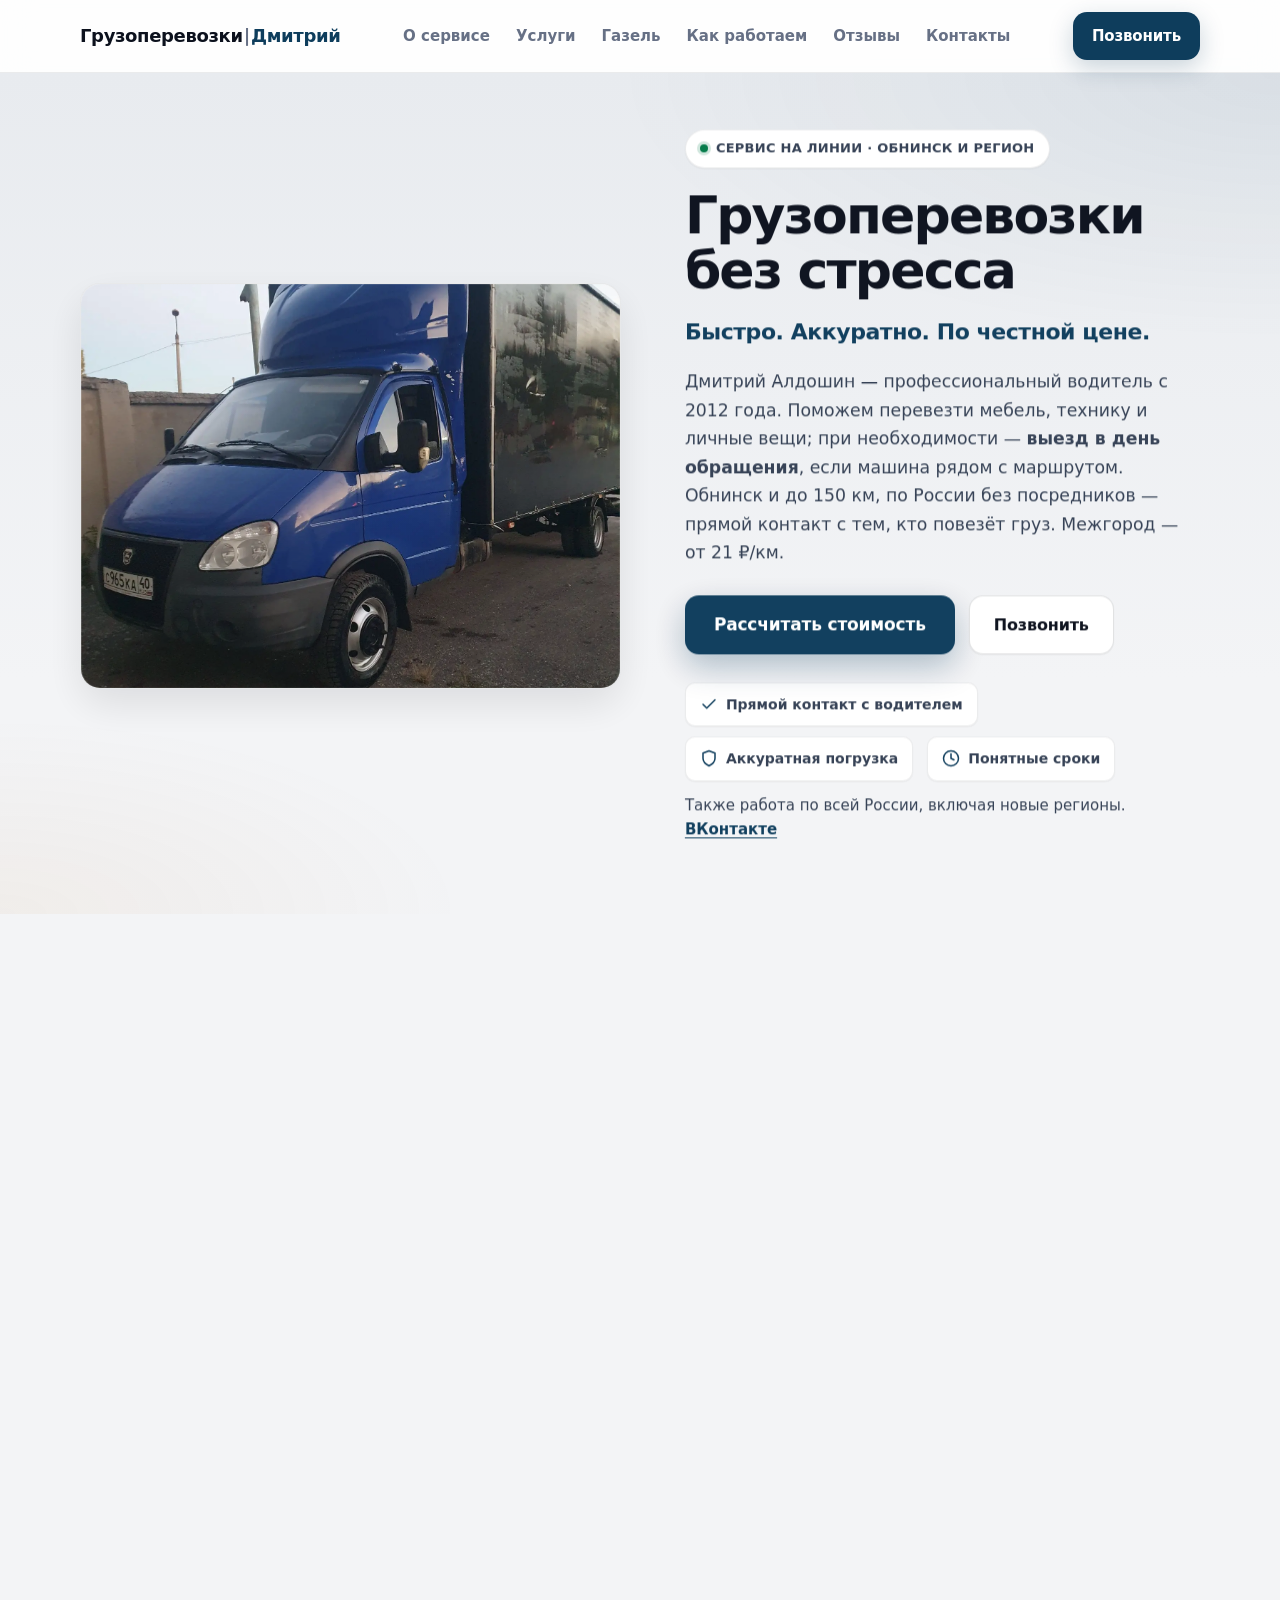
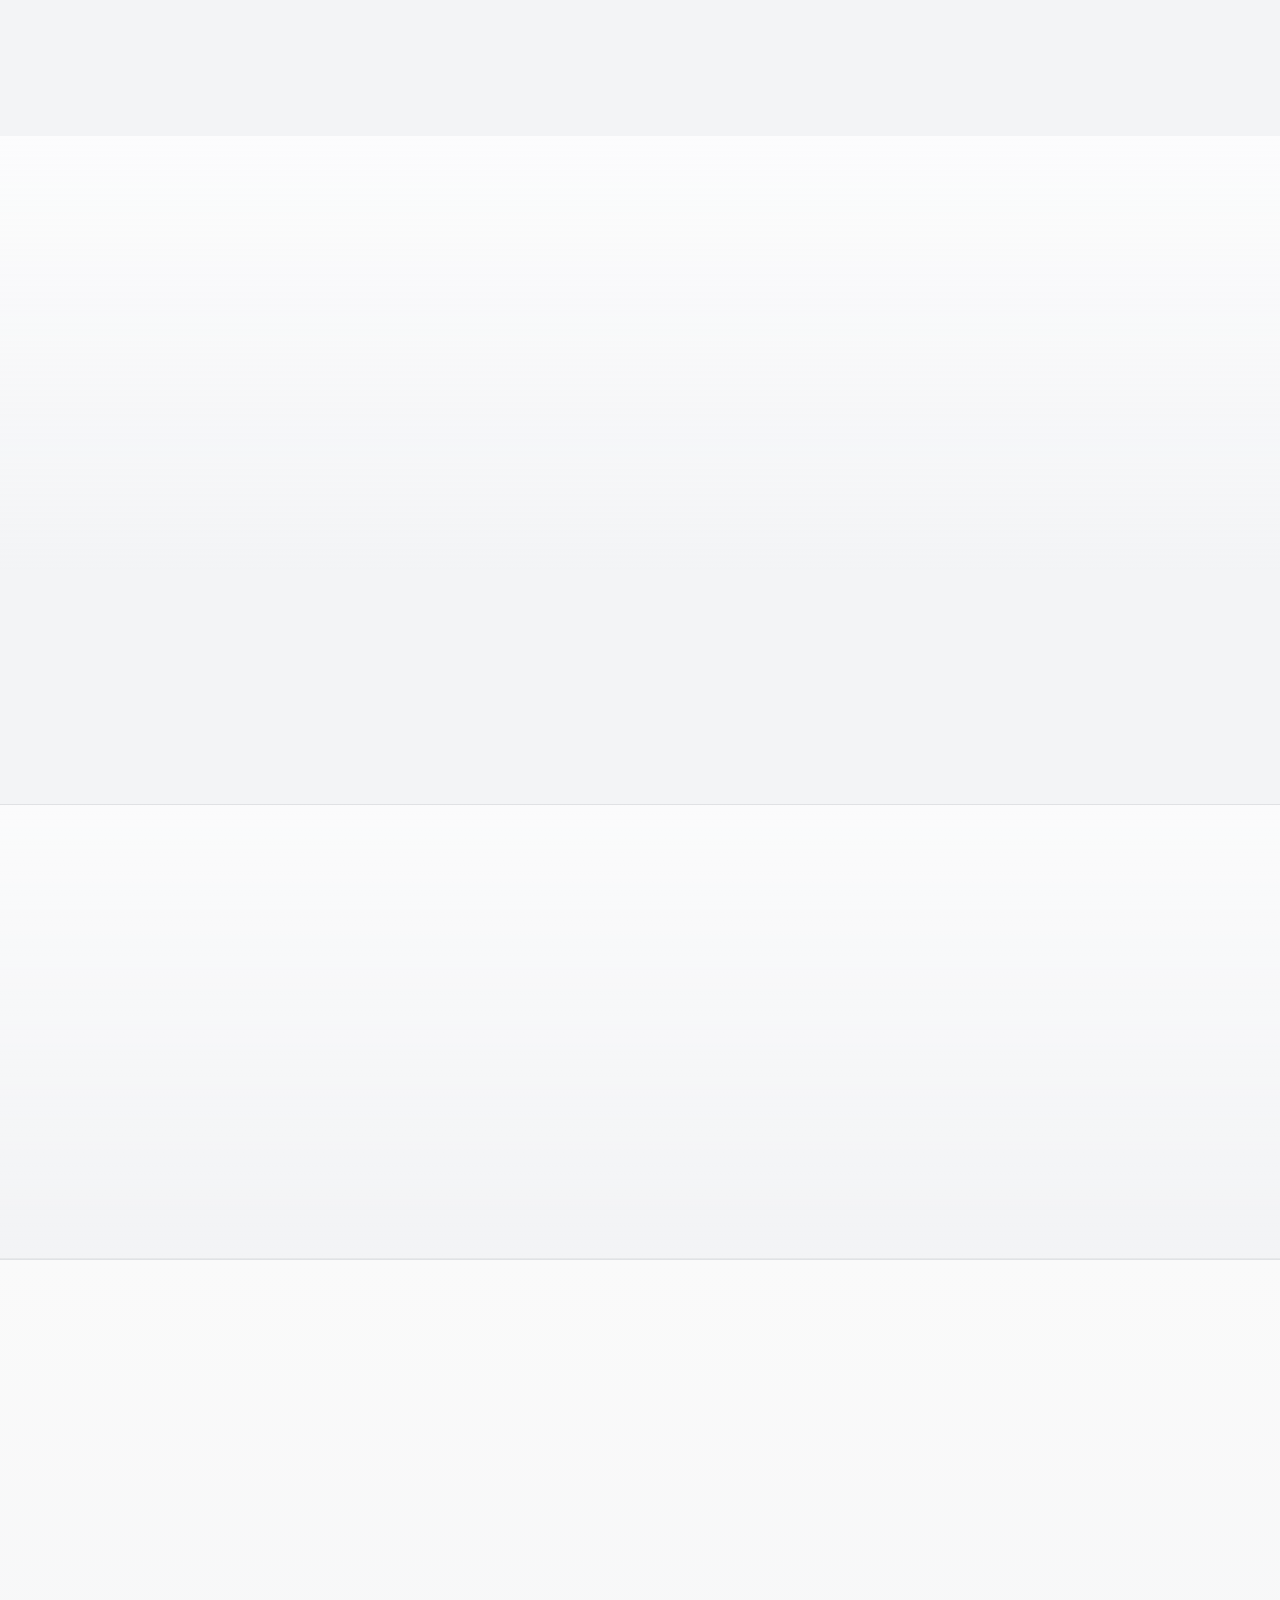
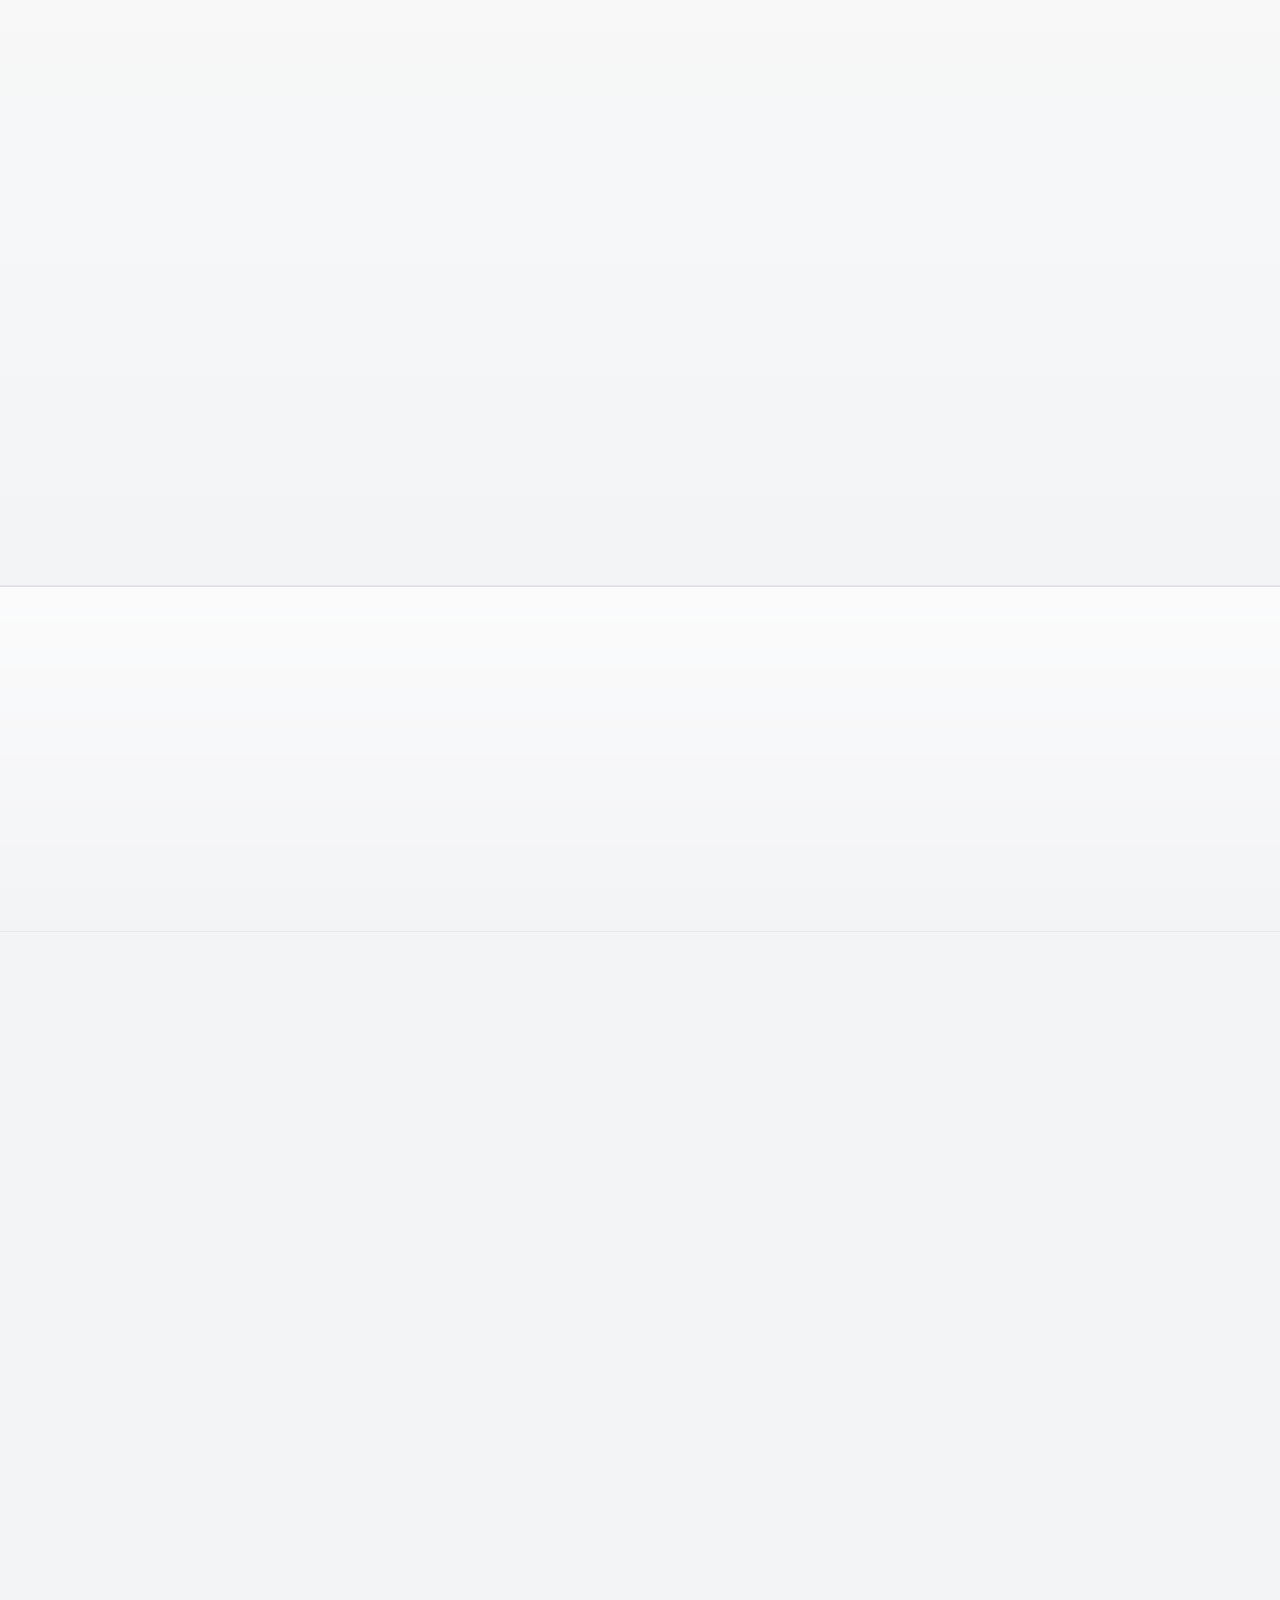
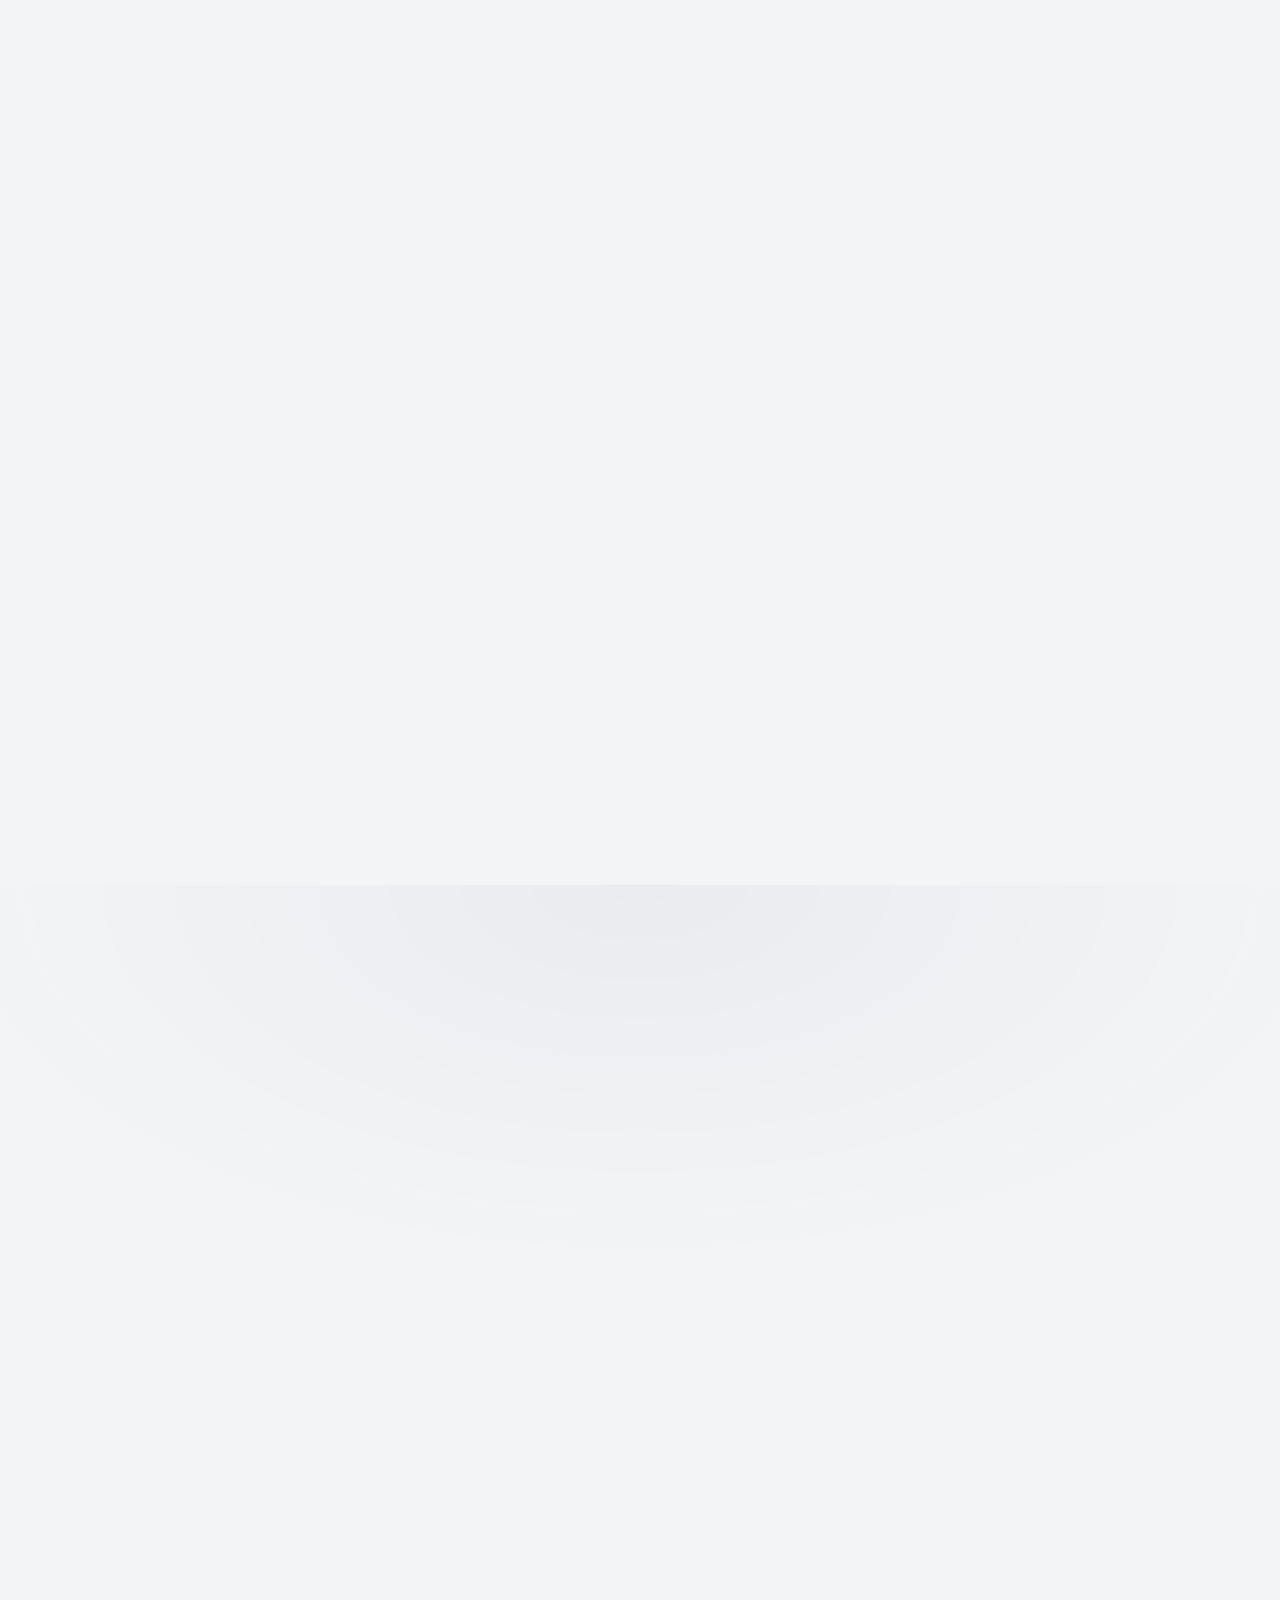
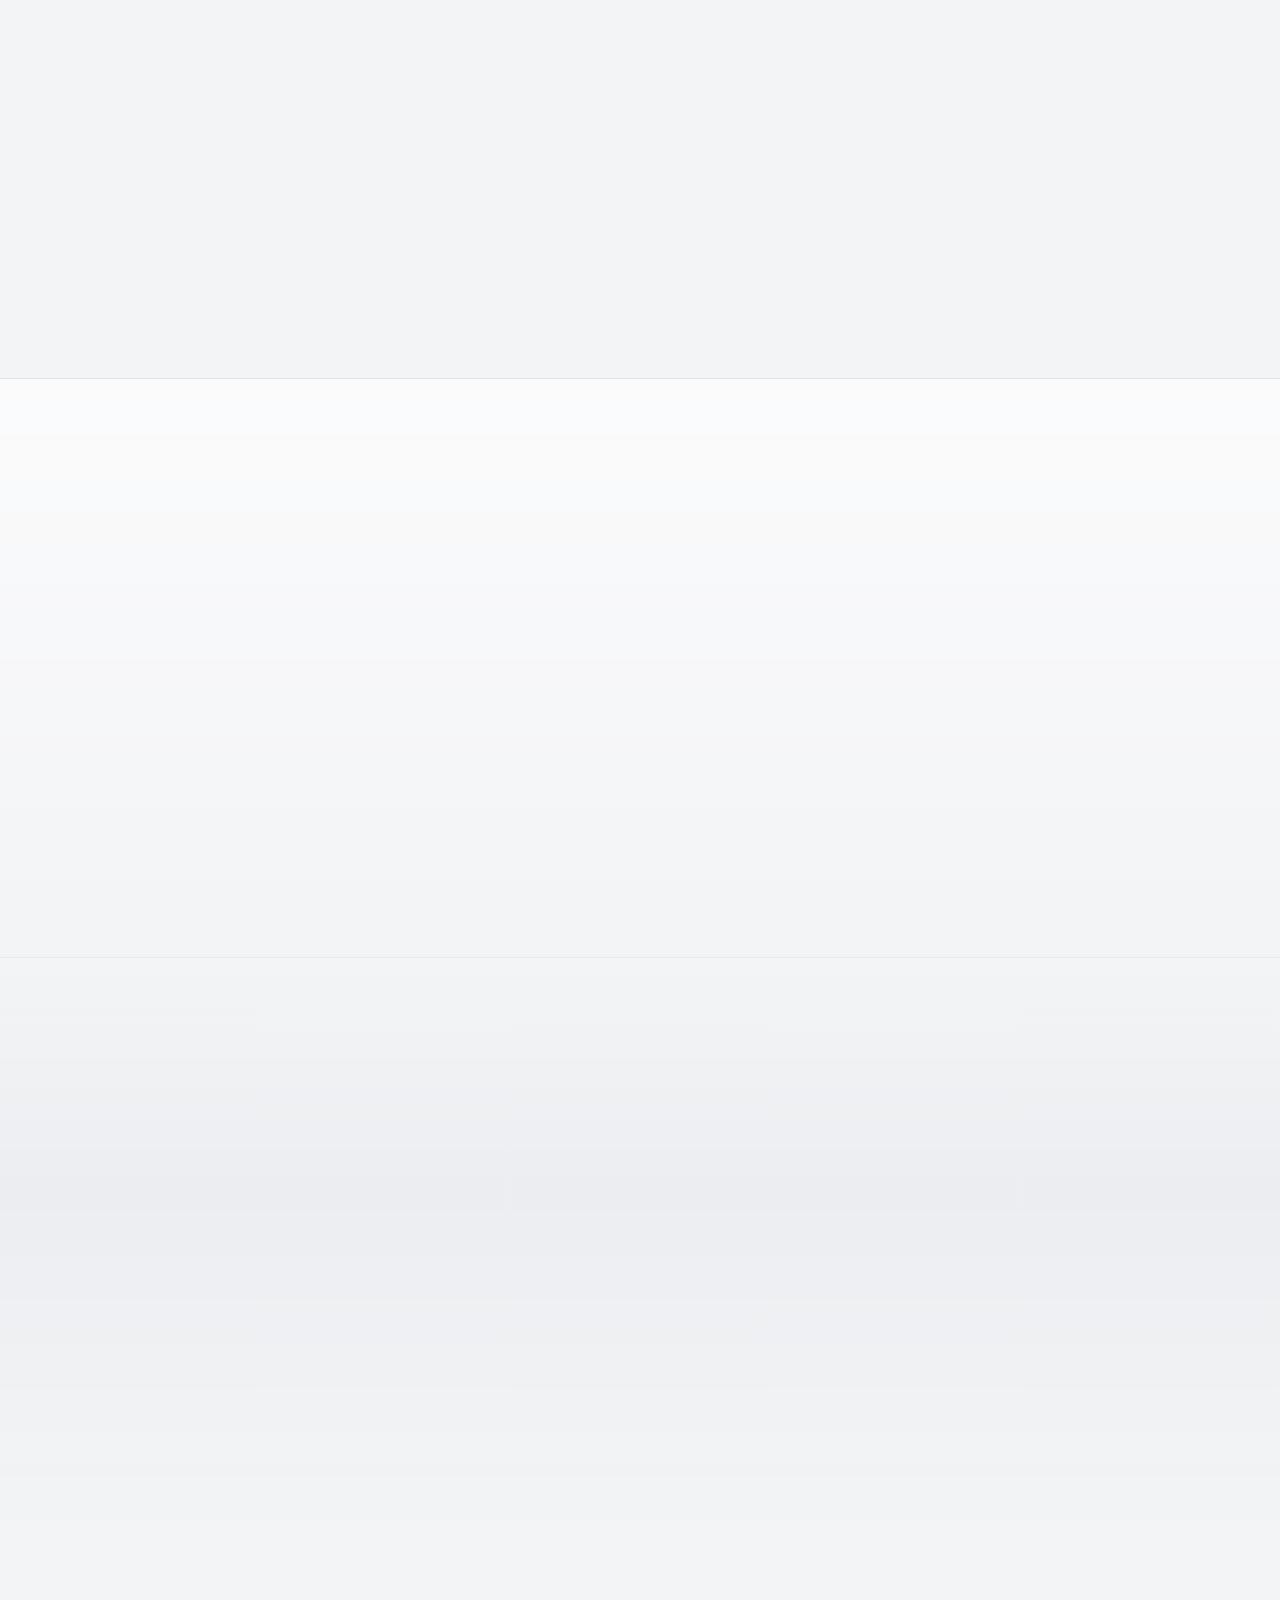
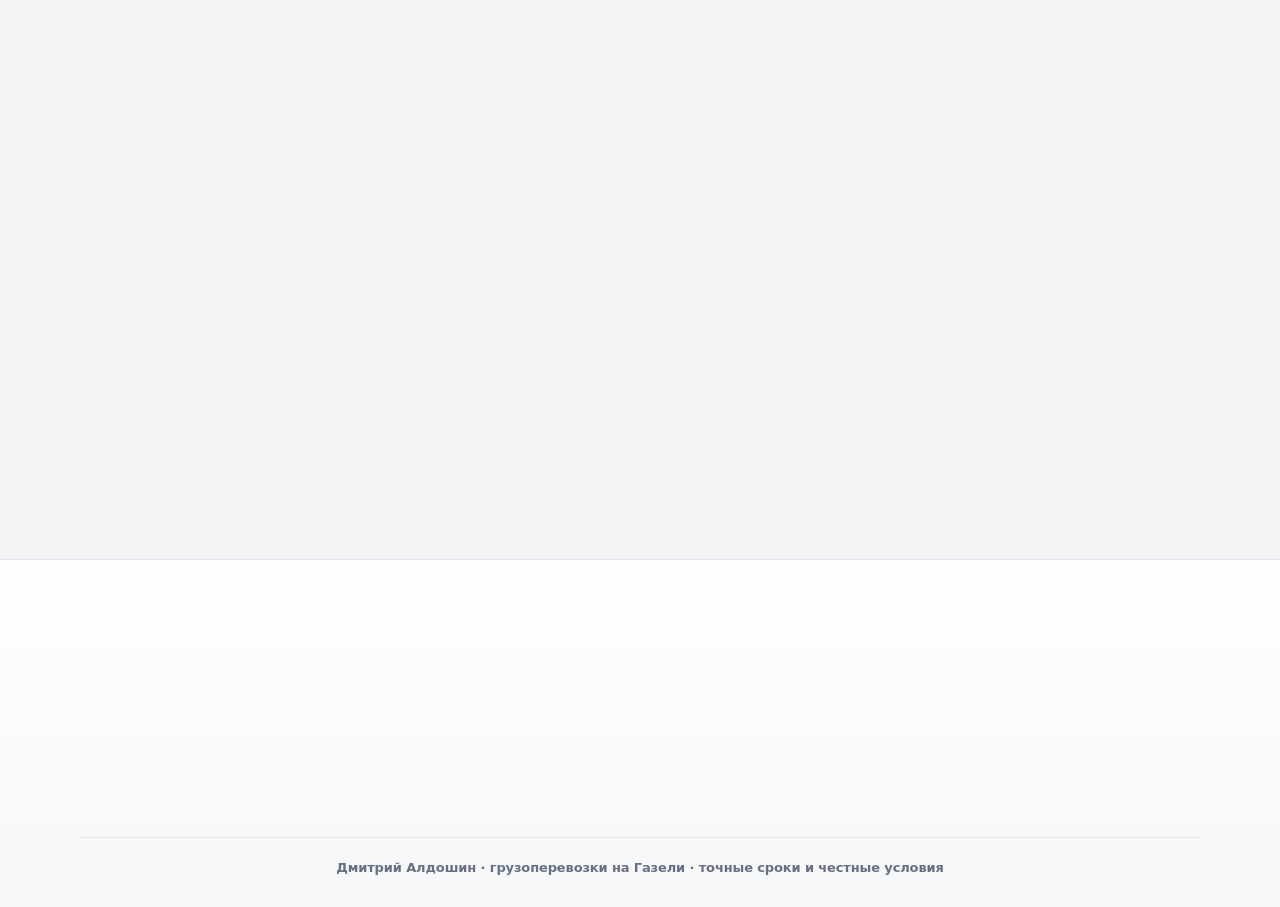
==== index.html @ 6f868ce9 "улучшили" ====
<!DOCTYPE html>
<html lang="ru">
<head>
  <meta charset="UTF-8" />
  <meta name="viewport" content="width=device-width, initial-scale=1.0" />
  <meta name="description" content="Грузоперевозки из Обнинска без посредников. Газель до 2,5 т, Дмитрий Алдошин, стаж с 2012. Обнинск, 150 км, по России." />
  <meta http-equiv="X-Content-Type-Options" content="nosniff" />
  <meta name="referrer" content="strict-origin-when-cross-origin" />
  <meta http-equiv="Permissions-Policy" content="camera=(), microphone=(), geolocation=(), payment=()" />
  <meta http-equiv="Content-Security-Policy" content="default-src 'self'; base-uri 'self'; form-action 'self'; frame-ancestors 'none'; img-src 'self' data:; font-src 'self' https://fonts.gstatic.com; style-src 'self' https://fonts.googleapis.com; connect-src 'self' https://fonts.googleapis.com https://fonts.gstatic.com; script-src 'self'; object-src 'none'; upgrade-insecure-requests" />
  <title>Грузоперевозки из Обнинска — Дмитрий Алдошин, Газель до 2,5 т</title>
  <link rel="preconnect" href="https://fonts.googleapis.com" />
  <link rel="preconnect" href="https://fonts.gstatic.com" crossorigin />
  <link href="https://fonts.googleapis.com/css2?family=Cormorant+Garamond:ital,wght@0,600;0,700;1,600&family=DM+Sans:ital,opsz,wght@0,9..40,400;0,9..40,500;0,9..40,600;0,9..40,700;0,9..40,800&display=swap" rel="stylesheet" />
  <link rel="stylesheet" href="styles.css" />
</head>
<body>
  <header>
    <div class="container nav">
      <div class="logo">Грузоперевозки<span class="logo-sep">|</span><span class="logo-accent">Дмитрий</span></div>
      <nav class="nav-links" aria-label="Основное меню">
        <a href="#trust">О сервисе</a>
        <a href="#services">Услуги</a>
        <a href="#about">Газель</a>
        <a href="#how-it-works">Как работаем</a>
        <a href="#reviews">Отзывы</a>
        <a href="#contacts">Контакты</a>
      </nav>
      <a class="btn btn-primary btn-sm nav-cta" href="tel:+79533135505">Позвонить</a>
    </div>
  </header>

  <main>
    <section class="hero">
      <div class="container hero-layout">
        <div class="hero-visual reveal-scale d-1">
          <img src="машина вид спереди.png" alt="Газель Дмитрия — рабочая машина для перевозок" width="1200" height="900" loading="eager" decoding="async" />
        </div>
        <div class="hero-content reveal-up">
          <div class="hero-badge"><span class="hero-badge-dot" aria-hidden="true"></span> Сервис на линии · Обнинск и регион</div>
          <h1>Грузоперевозки без стресса</h1>
          <p class="hero-tagline">Быстро. Аккуратно. По честной цене.</p>
          <p class="hero-desc">
            Дмитрий Алдошин — профессиональный водитель с 2012 года. Поможем перевезти мебель, технику и личные вещи;
            при необходимости — <strong>выезд в день обращения</strong>, если машина рядом с маршрутом.
            Обнинск и до 150 км, по России без посредников — прямой контакт с тем, кто повезёт груз.
            Межгород — <span class="count-up" data-count="55" data-prefix="от " data-suffix=" ₽/км"></span>.
          </p>
          <div class="hero-ctas">
            <a class="btn btn-primary pulse-soft" href="#contacts">Рассчитать стоимость</a>
            <a class="btn btn-secondary" href="tel:+79533135505">Позвонить</a>
          </div>
          <ul class="hero-micro">
            <li>
              <svg width="18" height="18" viewBox="0 0 24 24" fill="none" aria-hidden="true"><path d="M20 6L9 17l-5-5" stroke="currentColor" stroke-width="2" stroke-linecap="round" stroke-linejoin="round"/></svg>
              Прямой контакт с водителем
            </li>
            <li>
              <svg width="18" height="18" viewBox="0 0 24 24" fill="none" aria-hidden="true"><path d="M12 22s8-4 8-10V5l-8-3-8 3v7c0 6 8 10 8 10z" stroke="currentColor" stroke-width="2" stroke-linecap="round" stroke-linejoin="round"/></svg>
              Аккуратная погрузка
            </li>
            <li>
              <svg width="18" height="18" viewBox="0 0 24 24" fill="none" aria-hidden="true"><circle cx="12" cy="12" r="10" stroke="currentColor" stroke-width="2"/><path d="M12 6v6l4 2" stroke="currentColor" stroke-width="2" stroke-linecap="round"/></svg>
              Понятные сроки
            </li>
          </ul>
          <p class="hero-desc hero-desc--note">
            Также работа по всей России, включая новые регионы. <a class="link-inline" href="https://vk.ru/aldoshin2013" target="_blank" rel="noopener noreferrer">ВКонтакте</a>
          </p>
        </div>
      </div>
    </section>

    <section id="trust" class="trust-section">
      <div class="container">
        <div class="section-head reveal-up">
          <h2 class="section-title">Надёжно, как у проверенного подрядчика</h2>
          <p class="section-lead">Без диспетчеров и лишних звеньев — вы сразу говорите с человеком, который отвечает за результат.</p>
        </div>
        <div class="trust-grid">
          <article class="trust-item glass reveal-scale d-1">
            <div class="trust-icon" aria-hidden="true">
              <svg viewBox="0 0 24 24" fill="none" stroke="currentColor" stroke-width="2" stroke-linecap="round"><path d="M12 22s8-4 8-10V5l-8-3-8 3v7c0 6 8 10 8 10z"/><path d="M9 12l2 2 4-4"/></svg>
            </div>
            <h3>Один исполнитель</h3>
            <p>Тот же водитель на связи, на погрузке и на выгрузке — никто не передаёт «на сторону».</p>
          </article>
          <article class="trust-item glass reveal-scale d-2">
            <div class="trust-icon" aria-hidden="true">
              <svg viewBox="0 0 24 24" fill="none" stroke="currentColor" stroke-width="2" stroke-linecap="round"><path d="M12 2v20M17 5H9.5a3.5 3.5 0 000 7h5a3.5 3.5 0 010 7H6"/></svg>
            </div>
            <h3>Понятная цена</h3>
            <p>Уточняем маршрут и объём — называем условия до выезда, без скрытых доплат.</p>
          </article>
          <article class="trust-item glass reveal-scale d-3">
            <div class="trust-icon" aria-hidden="true">
              <svg viewBox="0 0 24 24" fill="none" stroke="currentColor" stroke-width="2" stroke-linecap="round"><rect x="1" y="3" width="15" height="13" rx="2"/><path d="M16 8h4l3 7v5h-6v-5z"/><circle cx="5.5" cy="18.5" r="2.5"/><circle cx="18.5" cy="18.5" r="2.5"/></svg>
            </div>
            <h3>Опыт с 2012 года</h3>
            <p>Межгород, переезды, паллеты — спокойное вождение и бережное отношение к вещам.</p>
          </article>
          <article class="trust-item glass reveal-scale d-4">
            <div class="trust-icon" aria-hidden="true">
              <svg viewBox="0 0 24 24" fill="none" stroke="currentColor" stroke-width="2" stroke-linecap="round"><path d="M22 11.08V12a10 10 0 11-5.93-9.14"/><path d="M22 4L12 14.01l-3-3"/></svg>
            </div>
            <h3>Быстрый ответ</h3>
            <p>Обычно отвечаем в течение короткого времени — можно звонить или написать.</p>
          </article>
        </div>
        <div class="stats-strip reveal-up">
          <div class="stat-item">
            <strong><span class="count-up" data-count="100" data-prefix="" data-suffix="+"></span></strong>
            <span>выполненных перевозок</span>
          </div>
          <div class="stat-item">
            <strong>≈15 мин</strong>
            <span>среднее время ответа</span>
          </div>
          <div class="stat-item">
            <strong>Ежедневно</strong>
            <span>работа без выходных</span>
          </div>
          <div class="stat-item">
            <strong>В день заявки</strong>
            <span>выезд при наличии машины</span>
          </div>
        </div>
      </div>
    </section>

    <section id="driver" class="section-tight-top section-surface-alt">
      <div class="container">
        <div class="driver-split">
          <div class="driver-photo reveal-left">
            <img src="Алдошин главная.png" alt="Дмитрий Алдошин у открытого кузова Газели — аккуратная погрузка" width="900" height="900" loading="lazy" decoding="async" />
          </div>
          <div class="driver-copy reveal-right d-1">
            <h2>Ваш груз ведёт лично Дмитрий</h2>
            <p class="driver-trust">Вы общаетесь напрямую с водителем, который будет выполнять перевозку.</p>
            <p>
              <span class="driver-line driver-line-lead">Дмитрий Алдошин — профессиональный водитель с 2012 года.</span>
              <span class="driver-line">Работает без посредников и сам отвечает за маршрут, сроки и результат.</span>
              <span class="driver-line">Аккуратная работа с грузом, спокойный стиль и понятные условия.</span>
            </p>
          </div>
        </div>
      </div>
    </section>

    <section id="cases" class="section-band">
      <div class="container">
        <h2 class="section-title reveal-up">Когда чаще всего обращаются</h2>
        <p class="section-bridge reveal-up d-1">Если вы узнали свою ситуацию — можно сразу написать и обсудить.</p>
        <div class="grid-4">
          <div class="card glass cases-card reveal-scale d-1">
            <h3>
              <span class="case-ico" aria-hidden="true"><svg viewBox="0 0 24 24" fill="none" stroke="currentColor" stroke-width="2"><path d="M13 2L3 14h9l-1 8 10-12h-9l1-8z" stroke-linecap="round" stroke-linejoin="round"/></svg></span>
              Срочный выезд
            </h3>
            <p>Когда важно не откладывать и нужен быстрый старт</p>
          </div>
          <div class="card glass cases-card reveal-scale d-2">
            <h3>
              <span class="case-ico" aria-hidden="true"><svg viewBox="0 0 24 24" fill="none" stroke="currentColor" stroke-width="2"><path d="M3 9l9-7 9 7v11a2 2 0 01-2 2H5a2 2 0 01-2-2z"/><path d="M9 22V12h6v10"/></svg></span>
              Переезд и вещи
            </h3>
            <p>Аккуратная погрузка и спокойная доставка</p>
          </div>
          <div class="card glass cases-card reveal-scale d-3">
            <h3>
              <span class="case-ico" aria-hidden="true"><svg viewBox="0 0 24 24" fill="none" stroke="currentColor" stroke-width="2"><path d="M21 16V8a2 2 0 00-1-1.73l-7-4a2 2 0 00-2 0l-7 4A2 2 0 003 8v8a2 2 0 001 1.73l7 4a2 2 0 002 0l7-4A2 2 0 0021 16z"/><path d="M3.27 6.96L12 12.01l8.73-5.05M12 22.08V12"/></svg></span>
              Паллеты и товар
            </h3>
            <p>Для складов, магазинов и поставок</p>
          </div>
          <div class="card glass cases-card reveal-scale d-4">
            <h3>
              <span class="case-ico" aria-hidden="true"><svg viewBox="0 0 24 24" fill="none" stroke="currentColor" stroke-width="2"><circle cx="12" cy="12" r="10"/><path d="M2 12h20M12 2a15.3 15.3 0 014 10 15.3 15.3 0 01-4 10 15.3 15.3 0 01-4-10 15.3 15.3 0 014-10z"/></svg></span>
              Межгород напрямую
            </h3>
            <p>Без диспетчеров и посредников</p>
          </div>
        </div>
      </div>
    </section>

    <section id="truck-work" class="section-showcase">
      <div class="container">
        <h2 class="section-title reveal-up">Газель в реальной работе</h2>
        <p class="section-lead reveal-up d-1">Задняя, боковая и верхняя погрузка. До 13 европалет и 2500 кг.</p>
        <div class="truck-work-photos">
          <figure class="truck-work-shot reveal-scale d-2">
            <div class="truck-work-frame">
              <img src="машина вид спереди.png" alt="Газель Дмитрия в работе — вид спереди" width="1200" height="900" loading="lazy" decoding="async" />
            </div>
            <figcaption class="truck-work-caption">Вид спереди — удобный заезд и высота кузова под погрузку</figcaption>
          </figure>
          <figure class="truck-work-shot reveal-scale d-3">
            <div class="truck-work-frame">
              <img src="машина вид сзади.png" alt="Газель Дмитрия в работе — вид сзади" width="1200" height="900" loading="lazy" decoding="async" />
            </div>
            <figcaption class="truck-work-caption">Вид с кормы — задняя и боковая погрузка, контроль крепления</figcaption>
          </figure>
        </div>
      </div>
    </section>

    <section id="about" class="section-band">
      <div class="container">
        <h2 class="section-title reveal-up">Характеристики машины</h2>
        <div class="dimensions">
          <div class="dim reveal-scale d-1">
            <strong>2500 кг</strong>
            <span>груз</span>
          </div>
          <div class="dim reveal-scale d-2">
            <strong>6,5 м</strong>
            <span>длина</span>
          </div>
          <div class="dim reveal-scale d-3">
            <strong>2,2 м</strong>
            <span>ширина</span>
          </div>
          <div class="dim reveal-scale d-4">
            <strong>2,3 м</strong>
            <span>высота</span>
          </div>
          <div class="dim reveal-scale d-5">
            <strong>13 палет</strong>
            <span>евро</span>
          </div>
        </div>
      </div>
    </section>

    <section id="services">
      <div class="container">
        <div class="section-head reveal-up">
          <h2 class="section-title">Услуги под вашу задачу</h2>
          <p class="section-lead">Одинаковый аккуратный формат: оценка, согласование, перевозка — без лишнего шума.</p>
        </div>
        <div class="grid-3">
          <article class="card glass service-card reveal-scale d-1">
            <div class="service-icon" aria-hidden="true">
              <svg viewBox="0 0 24 24" fill="none" stroke="currentColor" stroke-width="2"><path d="M3 9l9-7 9 7v11a2 2 0 01-2 2H5a2 2 0 01-2-2z"/><path d="M9 22V12h6v10"/></svg>
            </div>
            <h3>Переезды и личные вещи</h3>
            <p>Квартирные и офисные переезды. Спокойная погрузка и доставка без лишней суеты.</p>
            <a class="btn btn-primary btn-sm" href="#contacts">Рассчитать стоимость</a>
          </article>
          <article class="card glass service-card reveal-scale d-2">
            <div class="service-icon" aria-hidden="true">
              <svg viewBox="0 0 24 24" fill="none" stroke="currentColor" stroke-width="2"><path d="M21 16V8a2 2 0 00-1-1.73l-7-4a2 2 0 00-2 0l-7 4A2 2 0 003 8v8a2 2 0 001 1.73l7 4a2 2 0 002 0l7-4A2 2 0 0021 16z"/></svg>
            </div>
            <h3>Товар, паллеты, поставки</h3>
            <p>Магазины, склады, небольшие партии. Один исполнитель — без цепочки посредников.</p>
            <a class="btn btn-primary btn-sm" href="#contacts">Рассчитать стоимость</a>
          </article>
          <article class="card glass service-card reveal-scale d-3">
            <div class="service-icon" aria-hidden="true">
              <svg viewBox="0 0 24 24" fill="none" stroke="currentColor" stroke-width="2" stroke-linecap="round"><path d="M3 6h18"/><path d="M5 6a2 2 0 012-2h10a2 2 0 012 2v12a2 2 0 01-2 2H7a2 2 0 01-2-2V6z"/><path d="M7 15h.01M12 15h5"/><path d="M9 19l2-3h4l2 3"/></svg>
            </div>
            <h3>Дальние маршруты</h3>
            <p>Межгород и нестандартные направления, в том числе новые регионы. Дисциплина и уверенное вождение.</p>
            <a class="btn btn-primary btn-sm" href="#contacts">Рассчитать стоимость</a>
          </article>
        </div>
      </div>
    </section>

    <section id="advantages" class="advantages-section">
      <div class="container">
        <div class="section-head reveal-up">
          <h2 class="section-title">Почему обращаются к Дмитрию</h2>
          <p class="section-lead">Опора на прямой контакт и предсказуемость — без лишних звеньев между вами и перевозкой.</p>
        </div>
        <div class="adv-grid">
          <article class="adv-item reveal-scale d-1">
            <span class="adv-index" aria-hidden="true">01</span>
            <div>
              <h3>Прямой контакт без посредников</h3>
              <p class="adv-desc">Обсуждаете маршрут и детали с тем, кто поедет с грузом — без перекидания ответственности.</p>
            </div>
          </article>
          <article class="adv-item reveal-scale d-2">
            <span class="adv-index" aria-hidden="true">02</span>
            <div>
              <h3>Понятные условия без сюрпризов</h3>
              <p class="adv-desc">Согласуем ориентир по цене и формат работы до выезда — без скрытых доплат в процессе.</p>
            </div>
          </article>
          <article class="adv-item reveal-scale d-3">
            <span class="adv-index" aria-hidden="true">03</span>
            <div>
              <h3>Аккуратная работа с грузом</h3>
              <p class="adv-desc">Спокойная погрузка и дорога: вещи доезжают в том виде, в каком сдали в кузов.</p>
            </div>
          </article>
          <article class="adv-item reveal-scale d-4">
            <span class="adv-index" aria-hidden="true">04</span>
            <div>
              <h3>Опыт междугородних перевозок</h3>
              <p class="adv-desc">Привычный формат дальних рейсов и межгорода — дисциплина и уверенное вождение по трассе.</p>
            </div>
          </article>
          <article class="adv-item adv-item--wide reveal-scale d-5">
            <span class="adv-index" aria-hidden="true">05</span>
            <div>
              <h3>Быстрая реакция на запрос</h3>
              <p class="adv-desc">Обычно отвечаем в короткое время: можно позвонить или написать, когда удобно вам.</p>
            </div>
          </article>
        </div>
        <p class="adv-closer reveal-up">Без неожиданных доплат и без ситуаций, когда водитель «пропадает».</p>
      </div>
    </section>

    <section id="reviews" class="section-reviews-band">
      <div class="container">
        <h2 class="section-title reveal-up">Что говорят клиенты</h2>
        <p class="reviews-kicker reveal-up d-1">Отзывы от людей, которые уже работали с Дмитрием</p>
        <div class="reviews-split">
          <div class="reviews-list-col">
            <div class="reviews-list">
              <div class="card glass card-review reveal-scale d-1">
                <div class="review-card-byline">
                  <span class="review-city">Обнинск</span>
                  <div class="review-card-stars" role="img" aria-label="Оценка: 5 из 5">
                    <svg viewBox="0 0 24 24" aria-hidden="true" focusable="false"><path fill="currentColor" d="M12 2l3.09 6.26L22 9.27l-5 4.87 1.18 6.88L12 17.77l-6.18 3.25L7 14.14 2 9.27l6.91-1.01L12 2z"/></svg>
                    <svg viewBox="0 0 24 24" aria-hidden="true" focusable="false"><path fill="currentColor" d="M12 2l3.09 6.26L22 9.27l-5 4.87 1.18 6.88L12 17.77l-6.18 3.25L7 14.14 2 9.27l6.91-1.01L12 2z"/></svg>
                    <svg viewBox="0 0 24 24" aria-hidden="true" focusable="false"><path fill="currentColor" d="M12 2l3.09 6.26L22 9.27l-5 4.87 1.18 6.88L12 17.77l-6.18 3.25L7 14.14 2 9.27l6.91-1.01L12 2z"/></svg>
                    <svg viewBox="0 0 24 24" aria-hidden="true" focusable="false"><path fill="currentColor" d="M12 2l3.09 6.26L22 9.27l-5 4.87 1.18 6.88L12 17.77l-6.18 3.25L7 14.14 2 9.27l6.91-1.01L12 2z"/></svg>
                    <svg viewBox="0 0 24 24" aria-hidden="true" focusable="false"><path fill="currentColor" d="M12 2l3.09 6.26L22 9.27l-5 4.87 1.18 6.88L12 17.77l-6.18 3.25L7 14.14 2 9.27l6.91-1.01L12 2z"/></svg>
                  </div>
                </div>
                <p class="review-case-line">срочно, мебель межгород</p>
                <p class="quote">«Нужно было срочно перевезти мебель из Обнинска в Калугу: два дивана и шкаф. Дмитрий ответил за 15 минут, приехал к 10:00, помог снести из подъезда и через 3 часа уже разгружались на месте — без задержек и ссор с грузчиками.»</p>
                <div class="review-author">Обнинск → Калуга, мебель</div>
              </div>
              <div class="card glass card-review reveal-scale d-2">
                <div class="review-card-byline">
                  <span class="review-city">Калуга</span>
                  <div class="review-card-stars" role="img" aria-label="Оценка: 5 из 5">
                    <svg viewBox="0 0 24 24" aria-hidden="true" focusable="false"><path fill="currentColor" d="M12 2l3.09 6.26L22 9.27l-5 4.87 1.18 6.88L12 17.77l-6.18 3.25L7 14.14 2 9.27l6.91-1.01L12 2z"/></svg>
                    <svg viewBox="0 0 24 24" aria-hidden="true" focusable="false"><path fill="currentColor" d="M12 2l3.09 6.26L22 9.27l-5 4.87 1.18 6.88L12 17.77l-6.18 3.25L7 14.14 2 9.27l6.91-1.01L12 2z"/></svg>
                    <svg viewBox="0 0 24 24" aria-hidden="true" focusable="false"><path fill="currentColor" d="M12 2l3.09 6.26L22 9.27l-5 4.87 1.18 6.88L12 17.77l-6.18 3.25L7 14.14 2 9.27l6.91-1.01L12 2z"/></svg>
                    <svg viewBox="0 0 24 24" aria-hidden="true" focusable="false"><path fill="currentColor" d="M12 2l3.09 6.26L22 9.27l-5 4.87 1.18 6.88L12 17.77l-6.18 3.25L7 14.14 2 9.27l6.91-1.01L12 2z"/></svg>
                    <svg viewBox="0 0 24 24" aria-hidden="true" focusable="false"><path fill="currentColor" d="M12 2l3.09 6.26L22 9.27l-5 4.87 1.18 6.88L12 17.77l-6.18 3.25L7 14.14 2 9.27l6.91-1.01L12 2z"/></svg>
                  </div>
                </div>
                <p class="review-case-line">паллеты, открытие магазина</p>
                <p class="quote">«Из Калуги везли 6 паллет на точку к открытию магазина. Важны были окно по времени и акт приёмки. Дмитрий был на связи в дороге, приехал в Обнинск в согласованный слот, паллеты приняли с первого раза.»</p>
                <div class="review-author">Калуга → Обнинск, 6 паллет</div>
              </div>
              <div class="card glass card-review reveal-scale d-3">
                <div class="review-card-byline">
                  <span class="review-city">Москва</span>
                  <div class="review-card-stars" role="img" aria-label="Оценка: 5 из 5">
                    <svg viewBox="0 0 24 24" aria-hidden="true" focusable="false"><path fill="currentColor" d="M12 2l3.09 6.26L22 9.27l-5 4.87 1.18 6.88L12 17.77l-6.18 3.25L7 14.14 2 9.27l6.91-1.01L12 2z"/></svg>
                    <svg viewBox="0 0 24 24" aria-hidden="true" focusable="false"><path fill="currentColor" d="M12 2l3.09 6.26L22 9.27l-5 4.87 1.18 6.88L12 17.77l-6.18 3.25L7 14.14 2 9.27l6.91-1.01L12 2z"/></svg>
                    <svg viewBox="0 0 24 24" aria-hidden="true" focusable="false"><path fill="currentColor" d="M12 2l3.09 6.26L22 9.27l-5 4.87 1.18 6.88L12 17.77l-6.18 3.25L7 14.14 2 9.27l6.91-1.01L12 2z"/></svg>
                    <svg viewBox="0 0 24 24" aria-hidden="true" focusable="false"><path fill="currentColor" d="M12 2l3.09 6.26L22 9.27l-5 4.87 1.18 6.88L12 17.77l-6.18 3.25L7 14.14 2 9.27l6.91-1.01L12 2z"/></svg>
                    <svg viewBox="0 0 24 24" aria-hidden="true" focusable="false"><path fill="currentColor" d="M12 2l3.09 6.26L22 9.27l-5 4.87 1.18 6.88L12 17.77l-6.18 3.25L7 14.14 2 9.27l6.91-1.01L12 2z"/></svg>
                  </div>
                </div>
                <p class="review-case-line">межгород, сборный груз</p>
                <p class="quote">«Заказывали межгород из Москвы: техника и коробки, нужен был прямой контакт без диспетчеров. Один звонок — Дмитрий сам подтвердил маршрут и цену, на выгрузке в Туле подождали документы 20 минут — без нервов.»</p>
                <div class="review-author">Москва → Тула, сборный груз</div>
              </div>
            </div>
          </div>
          <aside class="reviews-form-col" aria-label="Форма отзыва">
            <div id="leave-review" class="review-form-wrap reveal-up d-4">
              <div class="review-form-card glass">
                <header class="review-form-head">
                  <p class="review-form-kicker">Оставить отзыв</p>
                  <h3 class="review-form-title">Поделитесь опытом</h3>
                  <p class="review-form-lead">Отправьте отзыв в личные сообщения в MAX — поля ниже соберут текст; после нажатия откроется чат с Дмитрием, а текст скопируется в буфер: вставьте его в поле сообщения (Ctrl+V) и отправьте. Нам важно, как прошла перевозка и общение.</p>
                </header>
                <div id="review-form" class="review-form">
                  <div class="review-form-row">
                    <div class="review-form-field">
                      <label for="review-name">Ваше имя</label>
                      <input id="review-name" name="name" type="text" autocomplete="name" placeholder="Как к вам обращаться" />
                    </div>
                    <div class="review-form-field">
                      <label for="review-city">Город <span class="review-form-opt">(необязательно)</span></label>
                      <input id="review-city" name="city" type="text" autocomplete="address-level2" placeholder="Например, Обнинск" />
                    </div>
                  </div>

                  <div class="review-form-rating review-form-field">
                    <p class="review-form-label--upper" id="review-rating-label">Оценка</p>
                    <div class="review-form-stars" role="radiogroup" aria-labelledby="review-rating-label">
                      <button type="button" class="review-form-star" data-value="1" aria-label="1 из 5" aria-pressed="false">
                        <svg viewBox="0 0 24 24" aria-hidden="true" focusable="false"><path d="M12 2l3.09 6.26L22 9.27l-5 4.87 1.18 6.88L12 17.77l-6.18 3.25L7 14.14 2 9.27l6.91-1.01L12 2z"/></svg>
                      </button>
                      <button type="button" class="review-form-star" data-value="2" aria-label="2 из 5" aria-pressed="false">
                        <svg viewBox="0 0 24 24" aria-hidden="true" focusable="false"><path d="M12 2l3.09 6.26L22 9.27l-5 4.87 1.18 6.88L12 17.77l-6.18 3.25L7 14.14 2 9.27l6.91-1.01L12 2z"/></svg>
                      </button>
                      <button type="button" class="review-form-star" data-value="3" aria-label="3 из 5" aria-pressed="false">
                        <svg viewBox="0 0 24 24" aria-hidden="true" focusable="false"><path d="M12 2l3.09 6.26L22 9.27l-5 4.87 1.18 6.88L12 17.77l-6.18 3.25L7 14.14 2 9.27l6.91-1.01L12 2z"/></svg>
                      </button>
                      <button type="button" class="review-form-star" data-value="4" aria-label="4 из 5" aria-pressed="false">
                        <svg viewBox="0 0 24 24" aria-hidden="true" focusable="false"><path d="M12 2l3.09 6.26L22 9.27l-5 4.87 1.18 6.88L12 17.77l-6.18 3.25L7 14.14 2 9.27l6.91-1.01L12 2z"/></svg>
                      </button>
                      <button type="button" class="review-form-star" data-value="5" aria-label="5 из 5" aria-pressed="false">
                        <svg viewBox="0 0 24 24" aria-hidden="true" focusable="false"><path d="M12 2l3.09 6.26L22 9.27l-5 4.87 1.18 6.88L12 17.77l-6.18 3.25L7 14.14 2 9.27l6.91-1.01L12 2z"/></svg>
                      </button>
                    </div>
                    <input type="hidden" id="review-rating" value="" />
                  </div>

                  <div class="review-form-field review-form-field--message">
                    <label for="review-text">Текст отзыва <span class="review-form-hint">(желательно заполнить — попадёт в сообщение)</span></label>
                    <textarea id="review-text" name="message" rows="4" placeholder="Маршрут и груз, как прошла перевозка"></textarea>
                  </div>

                  <div class="review-form-consent">
                    <input type="checkbox" id="review-consent" name="consent" value="yes" />
                    <label for="review-consent" class="review-form-consent-label">Ознакомился с <a class="link-inline" href="privacy.html">согласием на обработку персональных данных</a> и подтверждаю его перед отправкой отзыва в MAX.</label>
                  </div>

                  <div class="review-form-actions">
                    <button type="button" id="review-max-btn" class="btn btn-primary review-form-submit">
                      <svg class="review-form-max-ico" width="22" height="22" viewBox="0 0 24 24" aria-hidden="true" focusable="false"><path fill="currentColor" d="M20 2H4c-1.1 0-2 .9-2 2v18l4-4h14c1.1 0 2-.9 2-2V4c0-1.1-.9-2-2-2zm0 14H5.17L4 17.17V4h16v12z"/><path fill="currentColor" d="M7 9h10v2H7zm0-3h10v2H7zm0 6h7v2H7z"/></svg>
                      Отправить отзыв в MAX
                    </button>
                    <p class="review-form-status" id="review-form-status" role="status" aria-live="polite"></p>
                  </div>
                </div>
              </div>
            </div>
          </aside>
        </div>
      </div>
    </section>

    <section id="how-it-works" class="how-section section-band">
      <div class="container">
        <div class="section-head reveal-up">
          <h2 class="section-title">Как мы работаем</h2>
          <p class="section-lead">Простая схема — вы тратите минуты на заявку, дальше мы берём процесс на себя.</p>
        </div>
        <div class="steps-grid">
          <article class="step-card glass reveal-scale d-1">
            <div class="step-num">1</div>
            <h3>Оставляете заявку</h3>
            <p>Звонок или сообщение: маршрут, объём, желаемое время.</p>
          </article>
          <article class="step-card glass reveal-scale d-2">
            <div class="step-num">2</div>
            <h3>Уточняем детали и стоимость</h3>
            <p>Дмитрий отвечает лично: сроки, возможность выезда, ориентир по цене.</p>
          </article>
          <article class="step-card glass reveal-scale d-3">
            <div class="step-num">3</div>
            <h3>Приезжаем в удобное время</h3>
            <p>Согласуем окно погрузки и маршрут без суеты.</p>
          </article>
          <article class="step-card glass reveal-scale d-4">
            <div class="step-num">4</div>
            <h3>Аккуратно перевозим вещи</h3>
            <p>Погрузка, дорога и выгрузка — ответственность на исполнителе.</p>
          </article>
        </div>
      </div>
    </section>

    <section id="final-cta" class="final-cta">
      <div class="container">
        <div class="final-cta-inner reveal-up">
          <p class="final-cta-kicker">Связь напрямую</p>
          <h2>Нужно перевезти вещи уже сегодня?</h2>
          <p>Напишите маршрут и что везём — быстро рассчитаем стоимость и предложим удобное время. Прямой контакт, без посредников.</p>
          <div class="final-cta-actions">
            <a class="btn btn-primary pulse-soft" href="https://max.ru/u/f9LHodD0cOK017RyHOv7-yJKGVO9RTJ48qBQtrNakn1WfJn8NyTjKH566Zk" target="_blank" rel="noopener noreferrer">Написать в Max</a>
            <a class="btn btn-secondary" href="tel:+79533135505">Позвонить</a>
          </div>
        </div>
      </div>
    </section>

    <section id="contacts">
      <div class="container contact-wrap">
        <div class="contact-box glass reveal-left">
          <h2 class="section-title">Свяжитесь с Дмитрием</h2>
          <p class="contact-intro">Ответит сам. Без диспетчеров — обсудите условия напрямую.</p>
          <p class="contact-note">
            Напишите маршрут, объём и желаемые сроки — Дмитрий уточнит детали и предложит понятный вариант без лишних этапов.
          </p>
          <div class="phone"><a href="tel:+79533135505">+7 953 313-55-05</a></div>
          <p class="contact-now">Можно написать прямо сейчас — ответ обычно в течение короткого времени.</p>
          <div class="contact-actions">
            <a class="btn btn-primary pulse-soft" href="tel:+79533135505">Позвонить</a>
            <a class="btn btn-secondary" href="https://max.ru/u/f9LHodD0cOK017RyHOv7-yJKGVO9RTJ48qBQtrNakn1WfJn8NyTjKH566Zk" target="_blank" rel="noopener noreferrer">Уточнить маршрут и стоимость</a>
          </div>
          <div class="contact-actions-sub">
            <a href="https://max.ru/u/f9LHodD0cOK017RyHOv7-yJKGVO9RTJ48qBQtrNakn1WfJn8NyTjKH566Zk" target="_blank" rel="noopener noreferrer">Написать в Max</a>
            <span class="dot" aria-hidden="true">·</span>
            <a href="https://vk.ru/aldoshin2013" target="_blank" rel="noopener noreferrer">ВКонтакте</a>
          </div>
        </div>

        <div class="contact-box glass reveal-right d-1">
          <h3 class="contact-side-title">Коротко по делу</h3>
          <div class="contact-list">
            <div>Газель до 2,5 тонн, объём кузова 32 м³</div>
            <div>Вместимость до 13 европалет</div>
            <div>Погрузка: задняя, верхняя, боковая</div>
            <div>Стоимость доставки — от 55 рублей за км (межгород)</div>
            <div>Обнинск и радиус до 150 км, а также вся Россия и новые территории</div>
            <div>Профессиональный стаж с 2012 года</div>
            <div>Прямой контакт без посредников</div>
            <div id="max"><a class="link-inline" href="https://max.ru/u/f9LHodD0cOK017RyHOv7-yJKGVO9RTJ48qBQtrNakn1WfJn8NyTjKH566Zk" target="_blank" rel="noopener noreferrer">Написать Дмитрию</a> в Max</div>
            <div id="vk">ВКонтакте — <a class="link-inline" href="https://vk.ru/aldoshin2013" target="_blank" rel="noopener noreferrer">страница Дмитрия</a></div>
          </div>
        </div>
      </div>
    </section>
  </main>

  <div class="sticky-cta" role="navigation" aria-label="Быстрая связь">
    <a class="btn btn-primary sticky-cta-call" href="tel:+79533135505">Позвонить</a>
    <a class="btn btn-secondary sticky-cta-write" href="#contacts">Заявка</a>
  </div>

  <footer class="footer">
    <div class="container footer-inner reveal-up">
      <div class="footer-brand">
        <div class="footer-logo">Грузоперевозки<span class="logo-sep">|</span><span class="logo-accent">Дмитрий</span></div>
        <p class="footer-tagline">Обнинск и регион. Газель до 2,5 т — спокойная работа и прямой контакт с водителем.</p>
      </div>
      <div>
        <p class="footer-heading">Разделы</p>
        <nav class="footer-nav" aria-label="Подвал сайта">
          <a href="#trust">О сервисе</a>
          <a href="#services">Услуги</a>
          <a href="#truck-work">Газель в работе</a>
          <a href="#reviews">Отзывы</a>
          <a href="#contacts">Контакты</a>
        </nav>
      </div>
      <div>
        <p class="footer-heading">Связь</p>
        <div class="footer-contact">
          <p class="footer-phone"><a href="tel:+79533135505">+7 953 313-55-05</a></p>
          <div class="footer-contact-links">
            <a href="https://max.ru/u/f9LHodD0cOK017RyHOv7-yJKGVO9RTJ48qBQtrNakn1WfJn8NyTjKH566Zk" target="_blank" rel="noopener noreferrer">Написать в Max</a>
            <a href="https://vk.ru/aldoshin2013" target="_blank" rel="noopener noreferrer">ВКонтакте</a>
          </div>
        </div>
      </div>
    </div>
    <div class="container footer-bottom">
      Дмитрий Алдошин · грузоперевозки на Газели · точные сроки и честные условия
    </div>
  </footer>
  <script src="main.js" defer></script>
</body>
</html>
---- styles.css ----
/* GRUZOPEVOZKI — премиальный коммерческий лендинг (светлая тема) */

:root {
  --bg: #f3f4f6;
  --surface: #ffffff;
  --surface-2: #fafafa;
  --text: #0c111d;
  --text-secondary: #344054;
  --muted: #667085;
  --border: rgba(12, 17, 29, 0.08);
  --border-strong: rgba(12, 17, 29, 0.12);
  --accent: #0e3d5c;
  --accent-hover: #0a2f47;
  --accent-soft: rgba(14, 61, 92, 0.08);
  --review-star: #c4a035;
  --warm: #b8732c;
  --warm-hover: #9a6124;
  --success: #027a48;
  --shadow-xs: 0 1px 2px rgba(12, 17, 29, 0.05);
  --shadow-sm: 0 4px 16px rgba(12, 17, 29, 0.06);
  --shadow-md: 0 12px 32px rgba(12, 17, 29, 0.08);
  --shadow-lg: 0 24px 56px rgba(12, 17, 29, 0.1);
  --shadow-img: 0 16px 40px rgba(12, 17, 29, 0.1);
  --radius: 20px;
  --radius-sm: 14px;
  --radius-xs: 10px;
  --img-filter: contrast(1.03) saturate(0.97);
  --maxw: 1120px;
  --font: "DM Sans", system-ui, -apple-system, "Segoe UI", Roboto, sans-serif;
  --ease: cubic-bezier(0.22, 1, 0.36, 1);
  --ease-soft: cubic-bezier(0.16, 1, 0.3, 1);
}

*,
*::before,
*::after {
  box-sizing: border-box;
}

html {
  scroll-behavior: smooth;
}

body {
  margin: 0;
  overflow-x: hidden;
  font-family: var(--font);
  font-size: 17px;
  line-height: 1.6;
  color: var(--text);
  background: var(--bg);
  -webkit-font-smoothing: antialiased;
}

img {
  max-width: 100%;
  height: auto;
}

a {
  color: inherit;
  text-decoration: none;
}

main {
  text-align: left;
}

.section-head {
  text-align: center;
  max-width: 640px;
  margin: 0 auto 48px;
}

.section-head .section-title {
  margin-bottom: 12px;
}

.section-head .section-lead {
  margin-left: auto;
  margin-right: auto;
  margin-bottom: 0;
}

.link-inline {
  color: var(--accent);
  text-decoration: underline;
  text-underline-offset: 3px;
  font-weight: 600;
  transition: color 0.2s ease;
}

.link-inline:hover {
  color: var(--warm);
}

.container {
  width: min(100% - 40px, var(--maxw));
  margin: 0 auto;
}

@media (max-width: 480px) {
  .container {
    width: min(100% - 28px, var(--maxw));
  }
}

/* Header */

header {
  position: sticky;
  top: 0;
  z-index: 50;
  background: rgba(255, 255, 255, 0.86);
  backdrop-filter: blur(16px) saturate(1.2);
  -webkit-backdrop-filter: blur(16px) saturate(1.2);
  border-bottom: 1px solid var(--border);
  transition:
    background 0.35s var(--ease-soft),
    box-shadow 0.35s var(--ease-soft);
}

header.is-scrolled {
  background: rgba(255, 255, 255, 0.95);
  box-shadow: var(--shadow-sm);
}

.nav {
  min-height: 72px;
  display: flex;
  align-items: center;
  justify-content: space-between;
  flex-wrap: wrap;
  gap: 14px 20px;
  padding: 8px 0;
}

.logo {
  font-size: 18px;
  font-weight: 800;
  letter-spacing: -0.02em;
  color: var(--text);
}

.logo-sep {
  color: var(--muted);
  font-weight: 600;
  margin: 0 0.06em;
}

.logo-accent {
  color: var(--accent);
}

.nav-links {
  display: flex;
  align-items: center;
  gap: 8px 26px;
  font-size: 15px;
  font-weight: 600;
  color: var(--muted);
}

.nav-links a {
  position: relative;
  padding: 6px 0;
  transition: color 0.22s ease;
}

.nav-links a:hover {
  color: var(--text);
}

.nav-links a::after {
  content: "";
  position: absolute;
  left: 0;
  bottom: 0;
  width: 100%;
  height: 2px;
  border-radius: 999px;
  background: var(--accent);
  transform: scaleX(0);
  transform-origin: center;
  transition: transform 0.35s var(--ease-soft);
  opacity: 0.9;
}

.nav-links a.is-active {
  color: var(--text);
}

.nav-links a.is-active::after {
  transform: scaleX(1);
}

.nav-cta {
  display: none;
}

@media (min-width: 981px) {
  .nav-cta {
    display: inline-flex;
  }
}

/* Buttons */

.btn {
  position: relative;
  display: inline-flex;
  align-items: center;
  justify-content: center;
  gap: 8px;
  min-height: 52px;
  padding: 14px 24px;
  border-radius: var(--radius-sm);
  border: 1px solid transparent;
  font-family: inherit;
  font-size: 16px;
  font-weight: 700;
  letter-spacing: -0.01em;
  cursor: pointer;
  transition:
    transform 0.28s var(--ease),
    box-shadow 0.28s var(--ease),
    background 0.25s ease,
    border-color 0.25s ease,
    color 0.25s ease;
}

.btn:focus-visible {
  outline: 2px solid var(--accent);
  outline-offset: 3px;
}

.btn:hover {
  transform: translateY(-2px);
}

.btn:active {
  transform: translateY(0) scale(0.99);
}

.btn-primary {
  background: var(--accent);
  color: #fff;
  box-shadow: 0 8px 24px rgba(14, 61, 92, 0.22);
}

.btn-primary:hover {
  background: var(--accent-hover);
  box-shadow: 0 12px 28px rgba(14, 61, 92, 0.28);
}

.btn-secondary {
  background: var(--surface);
  color: var(--text);
  border-color: var(--border-strong);
  box-shadow: var(--shadow-xs);
}

.btn-secondary:hover {
  border-color: var(--accent);
  color: var(--accent);
  box-shadow: var(--shadow-sm);
}

.btn-ghost {
  background: transparent;
  color: var(--accent);
  border-color: transparent;
  min-height: 44px;
  padding: 10px 4px 10px 0;
  font-size: 15px;
  box-shadow: none;
}

.btn-ghost::after {
  content: "→";
  font-weight: 700;
  transition: transform 0.25s var(--ease);
}

.btn-ghost:hover {
  color: var(--warm);
  transform: none;
}

.btn-ghost:hover::after {
  transform: translateX(4px);
}

.btn-block {
  width: 100%;
}

.btn-sm {
  min-height: 46px;
  padding: 11px 18px;
  font-size: 15px;
}

.pulse-soft {
  animation: pulseSoft 2.8s ease-in-out infinite;
}

@keyframes pulseSoft {
  0%,
  100% {
    box-shadow: 0 8px 24px rgba(14, 61, 92, 0.2);
  }
  50% {
    box-shadow: 0 12px 32px rgba(14, 61, 92, 0.28);
  }
}

/* Hero */

.hero {
  position: relative;
  padding: 56px 0 72px;
  background:
    radial-gradient(ellipse 90% 55% at 100% 0%, rgba(14, 61, 92, 0.07), transparent 58%),
    radial-gradient(ellipse 70% 45% at 0% 100%, rgba(184, 115, 44, 0.06), transparent 52%),
    radial-gradient(ellipse 50% 40% at 50% 120%, rgba(14, 61, 92, 0.035), transparent 45%),
    linear-gradient(180deg, #e8ebef 0%, var(--bg) 72%);
}

.hero-layout {
  display: grid;
  grid-template-columns: 1.05fr 1fr;
  gap: clamp(36px, 5vw, 64px);
  align-items: center;
}

.hero-visual {
  position: relative;
  border-radius: var(--radius);
  overflow: hidden;
  background: var(--surface-2);
  border: 1px solid var(--border);
  box-shadow: var(--shadow-img);
  aspect-ratio: 4/3;
  max-height: min(440px, 52vh);
  transition:
    box-shadow 0.4s var(--ease-soft),
    transform 0.45s var(--ease-soft),
    border-color 0.3s ease;
}

.hero-visual:hover {
  box-shadow: var(--shadow-lg);
  border-color: rgba(14, 61, 92, 0.12);
  transform: translateY(-3px);
}

.hero-visual img {
  display: block;
  width: 100%;
  height: 100%;
  object-fit: cover;
  object-position: center;
  filter: var(--img-filter);
  transition: transform 0.65s var(--ease-soft);
}

.hero-visual:hover img {
  transform: scale(1.03);
}

.hero-visual::after {
  content: "";
  position: absolute;
  inset: 0;
  pointer-events: none;
  background: linear-gradient(180deg, rgba(12, 17, 29, 0.02) 0%, transparent 40%, rgba(12, 17, 29, 0.16) 100%);
}

.hero-badge {
  display: inline-flex;
  align-items: center;
  gap: 8px;
  padding: 8px 14px;
  border-radius: 999px;
  background: var(--surface);
  border: 1px solid var(--border);
  font-size: 13px;
  font-weight: 700;
  color: var(--text-secondary);
  letter-spacing: 0.02em;
  text-transform: uppercase;
  margin-bottom: 20px;
  box-shadow: var(--shadow-xs);
}

.hero-badge-dot {
  width: 8px;
  height: 8px;
  border-radius: 50%;
  background: var(--success);
  box-shadow: 0 0 0 3px rgba(2, 122, 72, 0.18);
}

.hero-content h1 {
  margin: 0 0 16px;
  font-size: clamp(32px, 4.6vw, 52px);
  font-weight: 800;
  line-height: 1.06;
  letter-spacing: -0.035em;
  color: var(--text);
  max-width: 14ch;
  text-wrap: balance;
}

.hero-tagline {
  margin: 0 0 18px;
  font-size: clamp(18px, 2.2vw, 22px);
  font-weight: 600;
  color: var(--accent);
  letter-spacing: -0.02em;
}

.hero-desc {
  margin: 0 0 28px;
  font-size: clamp(16px, 1.35vw, 18px);
  line-height: 1.65;
  color: var(--text-secondary);
  max-width: 36rem;
}

.hero-desc--note {
  margin-top: 12px;
  margin-bottom: 0;
  font-size: 15px;
}

.hero-ctas {
  display: flex;
  flex-wrap: wrap;
  gap: 14px;
  margin-bottom: 28px;
}

.hero-ctas .btn-primary {
  min-height: 54px;
  padding: 15px 28px;
  font-size: 17px;
  box-shadow: 0 12px 32px rgba(14, 61, 92, 0.3);
}

.hero-ctas .btn-primary:hover {
  box-shadow: 0 14px 36px rgba(14, 61, 92, 0.34);
}

.hero-ctas .btn-secondary {
  min-height: 54px;
  padding: 15px 24px;
  font-weight: 700;
}

.hero-micro {
  display: flex;
  flex-wrap: wrap;
  gap: 10px 14px;
  margin: 0;
  padding: 0;
  list-style: none;
}

.hero-micro li {
  display: inline-flex;
  align-items: center;
  gap: 8px;
  padding: 10px 14px;
  background: var(--surface);
  border: 1px solid var(--border);
  border-radius: var(--radius-xs);
  font-size: 14px;
  font-weight: 600;
  color: var(--text-secondary);
  box-shadow: var(--shadow-xs);
}

.hero-micro svg {
  flex-shrink: 0;
  color: var(--accent);
}

@media (max-width: 900px) {
  .hero-layout {
    grid-template-columns: 1fr;
  }

  .hero-visual {
    max-height: 320px;
    order: -1;
    margin: 0 auto;
    width: min(100%, 520px);
  }

  .hero-content {
    text-align: center;
  }

  .hero-content h1 {
    max-width: none;
  }

  .hero-desc {
    margin-inline: auto;
  }

  .hero-ctas {
    justify-content: center;
  }

  .hero-micro {
    justify-content: center;
  }

  .hero-badge {
    margin-inline: auto;
  }
}

@media (max-width: 540px) {
  .hero {
    padding-top: 32px;
    padding-bottom: 56px;
  }

  .hero-ctas {
    flex-direction: column;
  }

  .hero-ctas .btn {
    width: 100%;
  }
}

/* Glass / cards base */

.glass {
  background: linear-gradient(165deg, var(--surface) 0%, #fafbfc 100%);
  border: 1px solid var(--border);
  border-radius: var(--radius);
  box-shadow: var(--shadow-sm);
}

/* Trust */

#trust.trust-section {
  padding: 72px 0 88px;
}

.trust-grid {
  display: grid;
  grid-template-columns: repeat(4, 1fr);
  gap: 20px;
  margin-bottom: 40px;
}

.trust-item {
  padding: 24px 22px;
  text-align: left;
  transition:
    transform 0.35s var(--ease),
    box-shadow 0.35s var(--ease),
    border-color 0.25s ease;
}

.trust-item:hover {
  transform: translateY(-4px);
  box-shadow: var(--shadow-md);
  border-color: var(--border-strong);
}

.trust-icon {
  width: 44px;
  height: 44px;
  border-radius: 12px;
  display: flex;
  align-items: center;
  justify-content: center;
  background: var(--accent-soft);
  color: var(--accent);
  margin-bottom: 14px;
}

.trust-icon svg {
  width: 22px;
  height: 22px;
}

.trust-item h3 {
  margin: 0 0 8px;
  font-size: 17px;
  font-weight: 700;
  letter-spacing: -0.02em;
  line-height: 1.25;
}

.trust-item p {
  margin: 0;
  font-size: 15px;
  line-height: 1.5;
  color: var(--muted);
}

.stats-strip {
  display: grid;
  grid-template-columns: repeat(4, 1fr);
  gap: 16px;
  padding: 28px 32px;
  background: linear-gradient(135deg, var(--accent) 0%, #0a2a40 100%);
  border-radius: var(--radius);
  color: #fff;
  border: 1px solid rgba(255, 255, 255, 0.1);
  box-shadow: var(--shadow-md);
}

.stat-item {
  text-align: center;
  padding: 8px 12px;
}

.stat-item strong {
  display: block;
  font-size: clamp(24px, 3vw, 34px);
  font-weight: 800;
  letter-spacing: -0.03em;
  line-height: 1.15;
  margin-bottom: 6px;
}

.stat-item strong .count-up {
  font: inherit;
}

.stat-item span {
  display: block;
  font-size: 12px;
  font-weight: 600;
  letter-spacing: 0.06em;
  text-transform: uppercase;
  opacity: 0.78;
  line-height: 1.35;
}

@media (max-width: 900px) {
  .trust-grid {
    grid-template-columns: repeat(2, 1fr);
  }

  .stats-strip {
    grid-template-columns: repeat(2, 1fr);
    padding: 24px 20px;
  }
}

@media (max-width: 520px) {
  .trust-grid {
    grid-template-columns: 1fr;
  }

  .stats-strip {
    grid-template-columns: 1fr;
  }
}

/* Sections general */

section:not(.hero) {
  position: relative;
  padding: 80px 0;
}

.section-band {
  background: linear-gradient(180deg, rgba(255, 255, 255, 0.65) 0%, transparent 100%);
  border-block: 1px solid var(--border);
}

.section-title {
  margin: 0 0 16px;
  font-size: clamp(28px, 3.6vw, 40px);
  font-weight: 800;
  letter-spacing: -0.034em;
  line-height: 1.1;
  text-align: center;
  color: var(--text);
}

.section-lead {
  margin: 0 auto 40px;
  max-width: 620px;
  text-align: center;
  font-size: 17px;
  line-height: 1.65;
  color: var(--muted);
}

.section-bridge {
  margin: -8px auto 32px;
  max-width: 560px;
  text-align: center;
  font-size: 16px;
  color: var(--muted);
  line-height: 1.55;
}

.section-tight-top {
  padding-top: 48px;
}

.section-surface-alt {
  background: linear-gradient(180deg, rgba(255, 255, 255, 0.72) 0%, var(--bg) 65%);
}

.section-showcase {
  background: linear-gradient(180deg, var(--surface-2) 0%, var(--bg) 100%);
  border-block: 1px solid var(--border);
}

.section-reviews-band {
  background: radial-gradient(ellipse 80% 50% at 50% 0%, rgba(14, 61, 92, 0.04), transparent 70%);
}

/* Driver */

.driver-split {
  display: grid;
  grid-template-columns: 0.95fr 1.05fr;
  gap: clamp(32px, 4vw, 56px);
  align-items: center;
}

.driver-photo {
  border-radius: var(--radius);
  overflow: hidden;
  border: 1px solid var(--border);
  box-shadow: var(--shadow-img);
  background: var(--surface-2);
  transition:
    box-shadow 0.4s var(--ease-soft),
    transform 0.45s var(--ease-soft);
}

.driver-photo:hover {
  box-shadow: var(--shadow-lg);
  transform: translateY(-3px);
}

.driver-photo img {
  display: block;
  width: 100%;
  min-height: 280px;
  object-fit: cover;
  object-position: 58% center;
  filter: var(--img-filter);
  transition: transform 0.65s var(--ease-soft);
}

.driver-photo:hover img {
  transform: scale(1.025);
}

.driver-copy h2 {
  margin: 0 0 14px;
  font-size: clamp(26px, 3vw, 36px);
  font-weight: 800;
  letter-spacing: -0.03em;
  line-height: 1.12;
}

.driver-trust {
  margin: 0 0 16px;
  font-size: 17px;
  font-weight: 700;
  color: var(--accent);
}

.driver-copy p {
  margin: 0;
  color: var(--muted);
  font-size: 17px;
  line-height: 1.7;
}

.driver-copy .driver-line {
  display: block;
  margin-bottom: 0.65em;
}

.driver-copy .driver-line:last-child {
  margin-bottom: 0;
}

@media (max-width: 800px) {
  .driver-copy .driver-line-lead {
    white-space: normal;
  }
}

@media (max-width: 900px) {
  .driver-split {
    grid-template-columns: 1fr;
  }

  .driver-copy h2,
  .driver-copy p {
    text-align: center;
  }

  .driver-trust {
    text-align: center;
  }

  .driver-photo {
    max-width: 440px;
    margin-inline: auto;
  }
}

/* Grids */

.grid-3 {
  display: grid;
  grid-template-columns: repeat(3, 1fr);
  gap: 22px;
}

.grid-4 {
  display: grid;
  grid-template-columns: repeat(4, 1fr);
  gap: 20px;
}

.grid-5 {
  display: grid;
  grid-template-columns: repeat(5, 1fr);
  gap: 16px;
}

/* Cases cards */

.cases-card {
  padding: 22px 20px;
  text-align: left;
}

.cases-card h3 {
  display: flex;
  align-items: center;
  gap: 10px;
  margin: 0 0 10px;
  font-size: 17px;
  font-weight: 700;
  letter-spacing: -0.02em;
}

.case-ico {
  width: 36px;
  height: 36px;
  border-radius: 10px;
  display: flex;
  align-items: center;
  justify-content: center;
  background: var(--accent-soft);
  color: var(--accent);
  flex-shrink: 0;
}

.case-ico svg {
  width: 18px;
  height: 18px;
}

.cases-card p {
  margin: 0;
  font-size: 15px;
  line-height: 1.5;
  color: var(--muted);
}

/* Truck photos */

.truck-work-photos {
  display: grid;
  grid-template-columns: 1.2fr 0.8fr;
  gap: 28px 32px;
  max-width: 1040px;
  margin: 0 auto;
  align-items: start;
}

.truck-work-shot {
  margin: 0;
  display: flex;
  flex-direction: column;
  gap: 12px;
}

.truck-work-frame {
  border-radius: var(--radius);
  overflow: hidden;
  border: 1px solid var(--border);
  box-shadow: var(--shadow-img);
  background: var(--surface-2);
  transition:
    box-shadow 0.4s var(--ease-soft),
    transform 0.45s var(--ease-soft);
}

.truck-work-shot:hover .truck-work-frame {
  box-shadow: var(--shadow-lg);
  transform: translateY(-2px);
}

.truck-work-frame img {
  display: block;
  width: 100%;
  filter: var(--img-filter);
  transition: transform 0.65s var(--ease-soft);
}

.truck-work-shot:hover .truck-work-frame img {
  transform: scale(1.035);
}

.truck-work-caption {
  margin: 0;
  padding: 0 4px;
  font-size: 14px;
  font-weight: 600;
  line-height: 1.45;
  color: var(--text-secondary);
  letter-spacing: -0.01em;
}

.truck-work-photos .truck-work-shot:last-child .truck-work-frame {
  margin-top: clamp(28px, 5vw, 64px);
}

@media (max-width: 900px) {
  .truck-work-photos {
    grid-template-columns: 1fr;
  }

  .truck-work-photos .truck-work-shot:last-child .truck-work-frame {
    margin-top: 0;
  }
}

/* Dimensions */

.dimensions {
  display: grid;
  grid-template-columns: repeat(5, 1fr);
  gap: 14px;
}

.dim {
  padding: 22px 14px;
  border-radius: var(--radius-sm);
  text-align: center;
  background: var(--surface);
  border: 1px solid var(--border);
  box-shadow: var(--shadow-xs);
  transition:
    transform 0.3s var(--ease),
    box-shadow 0.3s var(--ease);
}

.dim:hover {
  transform: translateY(-3px);
  box-shadow: var(--shadow-sm);
}

.dim strong {
  display: block;
  font-size: clamp(22px, 2.5vw, 28px);
  font-weight: 800;
  letter-spacing: -0.03em;
  margin-bottom: 6px;
  color: var(--text);
}

.dim span {
  font-size: 11px;
  font-weight: 700;
  text-transform: uppercase;
  letter-spacing: 0.05em;
  color: var(--muted);
}

/* Services */

.service-card {
  padding: 28px 24px 24px;
  text-align: left;
  display: flex;
  flex-direction: column;
  height: 100%;
  transition:
    transform 0.35s var(--ease),
    box-shadow 0.35s var(--ease),
    border-color 0.25s ease;
}

.service-card:hover {
  transform: translateY(-6px);
  box-shadow: var(--shadow-md);
  border-color: rgba(14, 61, 92, 0.15);
}

.service-icon {
  width: 48px;
  height: 48px;
  border-radius: 14px;
  display: flex;
  align-items: center;
  justify-content: center;
  background: var(--accent-soft);
  color: var(--accent);
  margin-bottom: 18px;
}

.service-icon svg {
  width: 24px;
  height: 24px;
}

.service-card h3 {
  margin: 0 0 10px;
  font-size: clamp(19px, 1.6vw, 22px);
  font-weight: 800;
  letter-spacing: -0.02em;
  line-height: 1.2;
}

.service-card p {
  margin: 0 0 22px;
  flex: 1;
  font-size: 15px;
  line-height: 1.58;
  color: var(--muted);
}

.service-card .btn-sm {
  align-self: flex-start;
}

@media (max-width: 640px) {
  .service-card .btn-sm {
    align-self: stretch;
    width: 100%;
  }
}

/* Advantages */

#advantages.advantages-section {
  padding-top: 88px;
  padding-bottom: 88px;
}

.adv-grid {
  display: grid;
  grid-template-columns: repeat(2, minmax(0, 1fr));
  gap: 20px 22px;
  max-width: 920px;
  margin: 0 auto;
}

.adv-item {
  display: flex;
  gap: 18px;
  align-items: flex-start;
  padding: 22px 22px 22px 20px;
  border-radius: var(--radius-sm);
  background: var(--surface);
  border: 1px solid var(--border);
  border-left: 3px solid var(--accent);
  box-shadow: var(--shadow-xs);
  text-align: left;
  transition:
    transform 0.32s var(--ease),
    box-shadow 0.32s var(--ease),
    border-color 0.25s ease;
}

.adv-item:hover {
  transform: translateY(-3px);
  box-shadow: var(--shadow-md);
  border-color: rgba(14, 61, 92, 0.14);
}

.adv-index {
  flex-shrink: 0;
  min-width: 2ch;
  margin-top: 3px;
  font-size: 11px;
  font-weight: 800;
  letter-spacing: 0.12em;
  color: var(--accent);
}

.adv-item h3 {
  margin: 0 0 10px;
  font-size: clamp(17px, 1.5vw, 19px);
  font-weight: 800;
  letter-spacing: -0.022em;
  line-height: 1.2;
  color: var(--text);
}

.adv-desc {
  margin: 0;
  font-size: 15px;
  line-height: 1.58;
  color: var(--muted);
}

.adv-closer {
  margin: 40px auto 0;
  max-width: 540px;
  text-align: center;
  font-size: 16px;
  line-height: 1.6;
  color: var(--text-secondary);
  font-weight: 500;
}

@media (min-width: 721px) {
  .adv-item--wide {
    grid-column: 1 / -1;
  }
}

@media (max-width: 720px) {
  .adv-grid {
    grid-template-columns: 1fr;
  }
}

/* Reviews */

.reviews-kicker {
  margin: -6px auto 28px;
  text-align: center;
  max-width: 520px;
  font-size: 16px;
  color: var(--muted);
}

.reviews-split {
  display: grid;
  grid-template-columns: minmax(0, 1fr) minmax(280px, 440px);
  gap: 28px 40px;
  align-items: start;
}

.reviews-list {
  display: flex;
  flex-direction: column;
  gap: 22px;
}

.reviews-list-col {
  min-width: 0;
}

.reviews-form-col {
  display: block;
  min-width: 0;
}

.reviews-form-col .review-form-wrap {
  position: sticky;
  top: 88px;
}

.reviews-split .review-form-wrap {
  margin-top: 0;
  margin-left: 0;
  margin-right: 0;
  max-width: none;
}

.review-form-wrap {
  margin-top: 40px;
  max-width: 500px;
  margin-left: auto;
  margin-right: auto;
  display: flex;
  flex-direction: column;
  gap: 20px;
}

.review-form-card {
  padding: clamp(20px, 3.5vw, 26px) clamp(18px, 3vw, 24px) clamp(24px, 3vw, 28px);
  border-radius: var(--radius);
  border: 1px solid var(--border);
  background: linear-gradient(165deg, var(--surface) 0%, #fafbfc 100%);
  box-shadow: var(--shadow-md);
  overflow: visible;
}

.review-form-head {
  margin-bottom: 22px;
  text-align: left;
}

.review-form-kicker {
  margin: 0 0 8px;
  font-size: 11px;
  font-weight: 700;
  letter-spacing: 0.14em;
  text-transform: uppercase;
  color: var(--muted);
}

.review-form-title {
  margin: 0 0 10px;
  font-family: "Cormorant Garamond", Georgia, "Times New Roman", serif;
  font-size: clamp(26px, 4.2vw, 34px);
  font-weight: 700;
  letter-spacing: -0.02em;
  line-height: 1.08;
  color: var(--text);
}

.review-form-lead {
  margin: 0;
  font-size: 14px;
  line-height: 1.55;
  color: var(--muted);
}

.review-form {
  position: relative;
  text-align: left;
}

.review-form-honey {
  position: absolute !important;
  width: 1px !important;
  height: 1px !important;
  padding: 0 !important;
  margin: -1px !important;
  overflow: hidden !important;
  clip: rect(0, 0, 0, 0) !important;
  clip-path: inset(50%) !important;
  white-space: nowrap !important;
  border: 0 !important;
}

.review-form-honey label,
.review-form-honey input {
  position: absolute;
  left: 0;
  top: 0;
  width: 1px;
  height: 1px;
  opacity: 0;
  pointer-events: none;
}

.review-form-row {
  display: grid;
  grid-template-columns: 1fr 1fr;
  gap: 14px 16px;
  margin-bottom: 16px;
}

@media (max-width: 520px) {
  .review-form-row {
    grid-template-columns: 1fr;
  }
}

.review-form-field {
  margin-bottom: 16px;
}

.review-form-rating {
  margin-bottom: 14px;
}

.review-form-rating > .review-form-label--upper {
  margin-top: 0;
  margin-bottom: 10px;
}

.review-form-field label,
.review-form-label {
  display: block;
  margin-bottom: 6px;
  font-size: 13px;
  font-weight: 700;
  color: var(--text-secondary);
  letter-spacing: -0.01em;
}

.review-form-label--upper {
  font-size: 11px;
  font-weight: 700;
  letter-spacing: 0.12em;
  text-transform: uppercase;
  color: var(--muted);
  margin-bottom: 10px;
}

.review-form-opt {
  font-weight: 600;
  color: var(--muted);
}

.review-form-hint {
  font-weight: 600;
  color: var(--muted);
  font-size: 12px;
}

.review-form-field input[type="text"],
.review-form-field textarea {
  width: 100%;
  padding: 11px 14px;
  font-family: var(--font);
  font-size: 15px;
  line-height: 1.45;
  color: var(--text);
  background: var(--bg);
  border: 1px solid var(--border-strong);
  border-radius: var(--radius-sm);
  transition:
    border-color 0.2s ease,
    box-shadow 0.2s ease;
}

.review-form-field input::placeholder,
.review-form-field textarea::placeholder {
  color: rgba(102, 112, 133, 0.75);
}

.review-form-field input:hover,
.review-form-field textarea:hover {
  border-color: rgba(14, 61, 92, 0.22);
}

.review-form-field input:focus,
.review-form-field textarea:focus {
  outline: none;
  border-color: var(--accent);
  box-shadow: 0 0 0 3px var(--accent-soft);
}

.review-form-field textarea {
  resize: vertical;
  min-height: 108px;
  max-width: 100%;
}

.review-form-field--message {
  margin-bottom: 14px;
}

.review-form-stars {
  display: flex;
  gap: 6px;
  flex-wrap: wrap;
}

.review-form-star {
  display: inline-flex;
  align-items: center;
  justify-content: center;
  width: 44px;
  height: 44px;
  padding: 0;
  margin: 0;
  border: 1px solid var(--border);
  border-radius: 12px;
  background: var(--surface);
  cursor: pointer;
  color: var(--muted);
  -webkit-appearance: none;
  appearance: none;
  box-sizing: border-box;
  transition:
    transform 0.2s var(--ease),
    background 0.2s ease,
    border-color 0.2s ease;
}

.review-form-star svg {
  display: block;
  width: 24px;
  height: 24px;
  fill: rgba(12, 17, 29, 0.06);
  stroke: rgba(52, 64, 84, 0.35);
  stroke-width: 1.15;
  transition: fill 0.2s ease, stroke 0.2s ease;
}

.review-form-star:hover {
  transform: scale(1.06);
  background: var(--accent-soft);
}

.review-form-star.is-active {
  border-color: var(--accent);
  background: var(--accent-soft);
}

.review-form-star.is-active svg {
  fill: var(--accent);
  stroke: var(--accent);
}

.review-form-star:focus-visible {
  outline: 2px solid var(--accent);
  outline-offset: 2px;
}

.review-form-field-error {
  margin: 8px 0 0;
  font-size: 13px;
  font-weight: 600;
  color: #b42318;
}

.review-form-consent {
  display: flex;
  align-items: flex-start;
  gap: 10px;
  margin: 0 0 18px;
  font-size: 13px;
  line-height: 1.45;
  color: var(--muted);
}

.review-form-consent input[type="checkbox"] {
  margin-top: 3px;
  flex-shrink: 0;
  width: 18px;
  height: 18px;
  accent-color: var(--accent);
  cursor: pointer;
}

.review-form-consent-label {
  cursor: default;
  font-weight: 500;
  color: var(--text-secondary);
}

.review-form-consent-label .link-inline {
  cursor: pointer;
  font-weight: 600;
}

.review-form-actions {
  display: flex;
  flex-direction: column;
  gap: 12px;
  margin-top: 4px;
  padding-bottom: 2px;
}

.review-form-submit {
  width: 100%;
  min-height: 50px;
  gap: 10px;
  border-radius: var(--radius-sm);
  font-size: 16px;
  box-shadow: 0 10px 28px rgba(14, 61, 92, 0.22);
  margin: 0;
}

a.review-form-submit,
button.review-form-submit {
  display: inline-flex;
  align-items: center;
  justify-content: center;
  box-sizing: border-box;
  text-decoration: none;
  width: 100%;
  border: none;
  cursor: pointer;
  font-family: inherit;
}

.review-form-submit:hover {
  box-shadow: 0 12px 32px rgba(14, 61, 92, 0.28);
}

.review-form-submit:disabled {
  opacity: 0.65;
  cursor: not-allowed;
  transform: none;
}

.review-form-max-ico {
  flex-shrink: 0;
}

.review-form-status {
  margin: 0;
  min-height: 1.35em;
  font-size: 13px;
  font-weight: 600;
  color: var(--success);
  text-align: center;
}

.review-privacy {
  padding: 16px 18px;
  border-radius: var(--radius-sm);
  border: 1px solid var(--border);
  background: var(--surface);
  box-shadow: var(--shadow-xs);
  text-align: left;
}

.review-privacy-title {
  margin: 0 0 8px;
  font-size: 14px;
  font-weight: 800;
  letter-spacing: -0.02em;
  color: var(--text);
}

.logo-link {
  text-decoration: none;
  color: inherit;
}

.logo-link:focus-visible {
  outline: 2px solid var(--accent);
  outline-offset: 4px;
  border-radius: 4px;
}

.privacy-page {
  padding-top: 100px;
  padding-bottom: 80px;
}

.privacy-inner {
  max-width: 720px;
}

.privacy-back {
  margin: 0 0 20px;
}

.privacy-doc.review-privacy {
  margin: 0;
  padding: 28px 24px;
}

.privacy-doc-title {
  margin: 0 0 12px;
  font-size: clamp(1.25rem, 3vw, 1.5rem);
  font-weight: 800;
  letter-spacing: -0.02em;
  color: var(--text);
}

.review-privacy-text p {
  margin: 0 0 1em;
}

.review-privacy-text p:last-child {
  margin-bottom: 0;
}

.privacy-doc .review-privacy-text {
  font-size: 15px;
  line-height: 1.62;
}

.review-privacy-text {
  margin: 0;
  font-size: 12px;
  line-height: 1.55;
  color: var(--muted);
}

.review-form-status.is-error {
  color: #b42318;
}

.review-form-fallback {
  margin-top: 14px;
  padding: 14px;
  border-radius: var(--radius-sm);
  background: var(--accent-soft);
  border: 1px solid var(--border);
  font-size: 13px;
  line-height: 1.5;
  color: var(--text-secondary);
  display: flex;
  flex-direction: column;
  gap: 8px;
}

.review-form-fallback .btn {
  width: 100%;
}

.review-form-fallback-ta {
  display: block;
  width: 100%;
  margin-top: 8px;
  padding: 10px 12px;
  font-family: var(--font);
  font-size: 14px;
  line-height: 1.5;
  border: 1px solid var(--border);
  border-radius: var(--radius-xs);
  background: var(--surface);
  resize: vertical;
  min-height: 120px;
}

.review-meta {
  display: flex;
  flex-wrap: wrap;
  align-items: center;
  justify-content: flex-start;
  gap: 6px 8px;
  margin-bottom: 12px;
  font-size: 12px;
  font-weight: 700;
  letter-spacing: 0.04em;
  text-transform: uppercase;
  color: var(--accent);
}

.review-dot {
  opacity: 0.4;
}

.review-city {
  color: var(--text);
}

.review-case {
  color: var(--muted);
  font-weight: 600;
}

.review-case-line {
  margin: 0 0 14px;
  font-size: 12px;
  font-weight: 600;
  letter-spacing: 0.03em;
  text-transform: uppercase;
  color: var(--muted);
  line-height: 1.4;
}

.review-card-byline {
  display: flex;
  flex-direction: column;
  align-items: flex-start;
  gap: 5px;
  margin-bottom: 0;
}

.review-card-byline .review-city {
  font-size: 15px;
  font-weight: 800;
  letter-spacing: -0.02em;
  text-transform: none;
  color: var(--text);
  line-height: 1.2;
}

.review-card-stars {
  display: flex;
  align-items: center;
  gap: 2px;
  margin: 0;
  color: var(--review-star);
  line-height: 0;
}

.review-card-stars svg {
  width: 11px;
  height: 11px;
  flex-shrink: 0;
  opacity: 1;
}

.card-review .review-meta {
  margin-bottom: 8px;
}

.card-review .review-card-byline + .review-case-line {
  margin-top: 2px;
}

.card-review {
  padding: 26px 22px;
  text-align: left;
}

.quote {
  font-size: 16px;
  line-height: 1.55;
  color: var(--text-secondary);
  font-style: normal;
}

.review-author {
  margin-top: 16px;
  font-size: 14px;
  font-weight: 700;
  color: var(--warm);
}

/* How it works */

.how-section .steps-grid {
  display: grid;
  grid-template-columns: repeat(4, 1fr);
  gap: 18px;
  margin-top: 8px;
}

.step-card {
  padding: 24px 20px;
  text-align: left;
  position: relative;
  transition:
    transform 0.35s var(--ease),
    box-shadow 0.35s var(--ease);
}

.step-card:hover {
  transform: translateY(-4px);
  box-shadow: var(--shadow-md);
}

.step-num {
  width: 40px;
  height: 40px;
  border-radius: 12px;
  display: flex;
  align-items: center;
  justify-content: center;
  font-size: 16px;
  font-weight: 800;
  background: var(--accent);
  color: #fff;
  margin-bottom: 16px;
}

.step-card h3 {
  margin: 0 0 8px;
  font-size: 17px;
  font-weight: 800;
  letter-spacing: -0.02em;
}

.step-card p {
  margin: 0;
  font-size: 15px;
  line-height: 1.5;
  color: var(--muted);
}

@media (max-width: 900px) {
  .how-section .steps-grid {
    grid-template-columns: repeat(2, 1fr);
  }
}

@media (max-width: 560px) {
  .how-section .steps-grid {
    grid-template-columns: 1fr;
  }
}

/* Final CTA */

#final-cta {
  padding: 72px 0 96px;
  background: linear-gradient(180deg, transparent 0%, rgba(14, 61, 92, 0.03) 40%, transparent 100%);
}

.final-cta-inner {
  position: relative;
  padding: clamp(44px, 6.5vw, 60px) clamp(28px, 5vw, 52px);
  border-radius: var(--radius);
  background:
    linear-gradient(145deg, rgba(255, 255, 255, 0.82) 0%, rgba(250, 251, 252, 0.95) 100%),
    var(--surface);
  border: 1px solid rgba(14, 61, 92, 0.1);
  box-shadow:
    var(--shadow-md),
    0 0 0 1px rgba(255, 255, 255, 0.6) inset;
  text-align: center;
  max-width: 840px;
  margin: 0 auto;
  overflow: hidden;
}

.final-cta-inner::before {
  content: "";
  position: absolute;
  top: 0;
  left: 0;
  width: 4px;
  height: 100%;
  background: linear-gradient(180deg, var(--accent) 0%, rgba(14, 61, 92, 0.55) 100%);
  border-radius: var(--radius) 0 0 var(--radius);
  opacity: 0.9;
}

.final-cta-kicker {
  position: relative;
  margin: 0 0 12px;
  font-size: 12px;
  font-weight: 700;
  letter-spacing: 0.14em;
  text-transform: uppercase;
  color: var(--accent);
}

.final-cta-inner h2 {
  position: relative;
  margin: 0 0 16px;
  font-family: "Cormorant Garamond", Georgia, "Times New Roman", serif;
  font-size: clamp(28px, 3.6vw, 40px);
  font-weight: 700;
  letter-spacing: -0.02em;
  line-height: 1.12;
  color: var(--text);
}

.final-cta-inner > p {
  position: relative;
  margin: 0 auto 30px;
  max-width: 540px;
  font-size: 17px;
  line-height: 1.65;
  color: var(--muted);
}

.final-cta-actions {
  position: relative;
  display: flex;
  flex-wrap: wrap;
  gap: 14px;
  justify-content: center;
}

.final-cta-actions .btn-primary {
  min-height: 54px;
  padding: 15px 26px;
  font-size: 17px;
  box-shadow: 0 12px 32px rgba(14, 61, 92, 0.28);
}

.final-cta-actions .btn-secondary {
  min-height: 54px;
  padding: 15px 22px;
  font-weight: 700;
}

@media (max-width: 540px) {
  .final-cta-actions {
    flex-direction: column;
  }

  .final-cta-actions .btn {
    width: 100%;
  }
}

/* Contacts */

.contact-wrap {
  display: grid;
  grid-template-columns: 1fr 0.95fr;
  gap: 22px;
  align-items: stretch;
}

.contact-box {
  padding: 32px 28px;
  text-align: center;
}

.contact-box .section-title {
  font-size: clamp(24px, 2.8vw, 32px);
  text-align: center;
}

h3.contact-side-title {
  margin: 0 0 18px;
  font-size: 22px;
  font-weight: 800;
  text-align: center;
  letter-spacing: -0.02em;
}

.contact-intro {
  margin: 0 auto 12px;
  max-width: 520px;
  font-size: 17px;
  font-weight: 600;
  color: var(--text-secondary);
}

.contact-note {
  margin: 0 auto 16px;
  max-width: 540px;
  font-size: 15px;
  line-height: 1.6;
  color: var(--muted);
}

.phone a {
  color: inherit;
  text-decoration: none;
  transition: color 0.2s ease;
}

.phone a:hover {
  color: var(--warm);
}

.contact-now {
  margin: 0 auto 20px;
  font-size: 15px;
  font-weight: 600;
  color: var(--text-secondary);
  max-width: 420px;
}

.contact-list {
  display: grid;
  gap: 12px;
  text-align: left;
  color: var(--muted);
  font-size: 15px;
  line-height: 1.45;
}

.contact-actions .btn-primary {
  min-height: 52px;
  padding: 14px 24px;
  font-size: 16px;
  box-shadow: 0 10px 28px rgba(14, 61, 92, 0.24);
}

.contact-actions .btn-secondary {
  min-height: 52px;
  font-weight: 700;
}

.contact-actions-sub {
  margin-top: 14px;
  display: flex;
  flex-wrap: wrap;
  justify-content: center;
  align-items: center;
  gap: 8px 16px;
  font-size: 14px;
  color: var(--muted);
}

.contact-actions-sub a {
  color: var(--accent);
  font-weight: 600;
  text-decoration: underline;
  text-underline-offset: 3px;
}

.contact-actions-sub a:hover {
  color: var(--warm);
}

.contact-actions-sub .dot {
  opacity: 0.35;
}

/* Card generic hover */

.card,
.contact-box {
  transition:
    transform 0.32s var(--ease),
    box-shadow 0.32s var(--ease),
    border-color 0.25s ease;
}

.card:hover,
.contact-box:hover {
  transform: translateY(-3px);
  box-shadow: var(--shadow-md);
}

.service-card:hover {
  transform: translateY(-6px);
}

/* Reveal animations */

.reveal-up {
  opacity: 0;
  transform: translate3d(0, 22px, 0);
  transition:
    opacity 0.75s var(--ease),
    transform 0.75s var(--ease);
}

.reveal-up.is-visible {
  opacity: 1;
  transform: translate3d(0, 0, 0);
}

.reveal-scale {
  opacity: 0;
  transform: scale(0.97);
  transition:
    opacity 0.65s var(--ease),
    transform 0.65s var(--ease);
}

.reveal-scale.is-visible {
  opacity: 1;
  transform: scale(1);
}

.reveal-left {
  opacity: 0;
  transform: translateX(-26px);
  transition:
    opacity 0.7s var(--ease),
    transform 0.7s var(--ease);
}

.reveal-left.is-visible {
  opacity: 1;
  transform: translateX(0);
}

.reveal-right {
  opacity: 0;
  transform: translateX(26px);
  transition:
    opacity 0.7s var(--ease),
    transform 0.7s var(--ease);
}

.reveal-right.is-visible {
  opacity: 1;
  transform: translateX(0);
}

.d-1 { transition-delay: 0.06s; }
.d-2 { transition-delay: 0.12s; }
.d-3 { transition-delay: 0.18s; }
.d-4 { transition-delay: 0.24s; }
.d-5 { transition-delay: 0.3s; }

/* Footer */

.footer {
  padding: 0;
  text-align: left;
  color: var(--muted);
  border-top: 1px solid var(--border);
  background: linear-gradient(180deg, var(--surface) 0%, #f6f7f9 100%);
}

.footer-inner {
  display: grid;
  grid-template-columns: minmax(0, 1.2fr) minmax(0, 1fr) minmax(0, 1fr);
  gap: 40px 32px;
  padding: 48px 0 36px;
  align-items: start;
}

.footer-brand {
  display: flex;
  flex-direction: column;
  gap: 10px;
}

.footer-logo {
  font-size: 17px;
  font-weight: 800;
  letter-spacing: -0.02em;
  color: var(--text);
}

.footer-logo .logo-sep {
  color: var(--muted);
  font-weight: 600;
  margin: 0 0.06em;
}

.footer-logo .logo-accent {
  color: var(--accent);
}

.footer-tagline {
  margin: 0;
  max-width: 280px;
  font-size: 14px;
  line-height: 1.55;
  color: var(--text-secondary);
}

.footer-heading {
  margin: 0 0 14px;
  font-size: 12px;
  font-weight: 800;
  letter-spacing: 0.12em;
  text-transform: uppercase;
  color: var(--text-secondary);
}

.footer-nav {
  display: flex;
  flex-direction: column;
  gap: 10px;
}

.footer-nav a {
  font-size: 15px;
  font-weight: 600;
  color: var(--muted);
  transition: color 0.2s ease;
}

.footer-nav a:hover {
  color: var(--accent);
}

.footer-contact {
  display: flex;
  flex-direction: column;
  gap: 12px;
}

.footer-phone {
  font-size: 18px;
  font-weight: 800;
  letter-spacing: -0.02em;
  color: var(--text);
}

.footer-phone a {
  color: inherit;
  text-decoration: none;
  transition: color 0.2s ease;
}

.footer-phone a:hover {
  color: var(--warm);
}

.footer-contact-links {
  display: flex;
  flex-direction: column;
  gap: 8px;
  font-size: 14px;
  font-weight: 600;
}

.footer-contact-links a {
  color: var(--accent);
  text-decoration: underline;
  text-underline-offset: 3px;
}

.footer-contact-links a:hover {
  color: var(--warm);
}

.footer-bottom {
  padding: 20px 0 calc(28px + env(safe-area-inset-bottom, 0));
  border-top: 1px solid var(--border);
  text-align: center;
  font-size: 13px;
  font-weight: 600;
  letter-spacing: -0.01em;
  color: var(--muted);
}

@media (max-width: 900px) {
  .footer-inner {
    grid-template-columns: 1fr 1fr;
    padding-top: 40px;
  }

  .footer-brand {
    grid-column: 1 / -1;
  }
}

@media (max-width: 560px) {
  .footer-inner {
    grid-template-columns: 1fr;
    gap: 28px;
    padding-bottom: 28px;
  }
}

/* Sticky mobile CTA */

.sticky-cta {
  display: none;
  position: fixed;
  left: 0;
  right: 0;
  bottom: 0;
  z-index: 60;
  padding: 10px 14px calc(12px + env(safe-area-inset-bottom, 0));
  gap: 10px;
  justify-content: center;
  align-items: stretch;
  flex-wrap: nowrap;
  background: rgba(255, 255, 255, 0.94);
  border-top: 1px solid var(--border);
  backdrop-filter: blur(12px);
  -webkit-backdrop-filter: blur(12px);
  box-shadow: 0 -8px 28px rgba(12, 17, 29, 0.08);
}

.sticky-cta .btn {
  flex: 1;
  min-height: 48px;
  padding: 12px 12px;
  font-size: 15px;
}

@media (max-width: 900px) {
  .sticky-cta {
    display: flex;
  }

  body {
    padding-bottom: calc(76px + env(safe-area-inset-bottom, 0));
  }
}

@media (min-width: 901px) {
  .sticky-cta {
    display: none !important;
  }
}

/* Responsive breakpoints */

@media (max-width: 1100px) {
  .grid-5 {
    grid-template-columns: repeat(3, 1fr);
  }
}

@media (max-width: 980px) {
  .nav-links {
    display: none;
  }

  .reviews-split {
    grid-template-columns: 1fr;
    gap: 36px;
  }

  .reviews-form-col .review-form-wrap {
    position: static;
  }

  .reviews-split .review-form-wrap {
    max-width: 500px;
    margin-left: auto;
    margin-right: auto;
  }

  .grid-3,
  .grid-2,
  .grid-4,
  .dimensions,
  .contact-wrap {
    grid-template-columns: 1fr;
  }

  .dimensions {
    grid-template-columns: repeat(2, 1fr);
  }

  section:not(.hero) {
    padding: 64px 0;
  }
}

@media (max-width: 640px) {
  .grid-4,
  .grid-5 {
    grid-template-columns: 1fr;
  }

  .dimensions {
    grid-template-columns: 1fr;
  }

  .card,
  .contact-box {
    padding: 22px 18px;
  }
}

@media (prefers-reduced-motion: reduce) {
  *,
  *::before,
  *::after {
    animation-duration: 0.01ms !important;
    animation-iteration-count: 1 !important;
    transition-duration: 0.01ms !important;
    scroll-behavior: auto !important;
  }

  .reveal-up,
  .reveal-scale,
  .reveal-left,
  .reveal-right {
    opacity: 1 !important;
    transform: none !important;
  }

  .hero-visual:hover,
  .driver-photo:hover,
  .truck-work-shot:hover .truck-work-frame {
    transform: none !important;
  }

  .hero-visual:hover img,
  .driver-photo:hover img,
  .truck-work-shot:hover .truck-work-frame img {
    transform: none !important;
  }
}
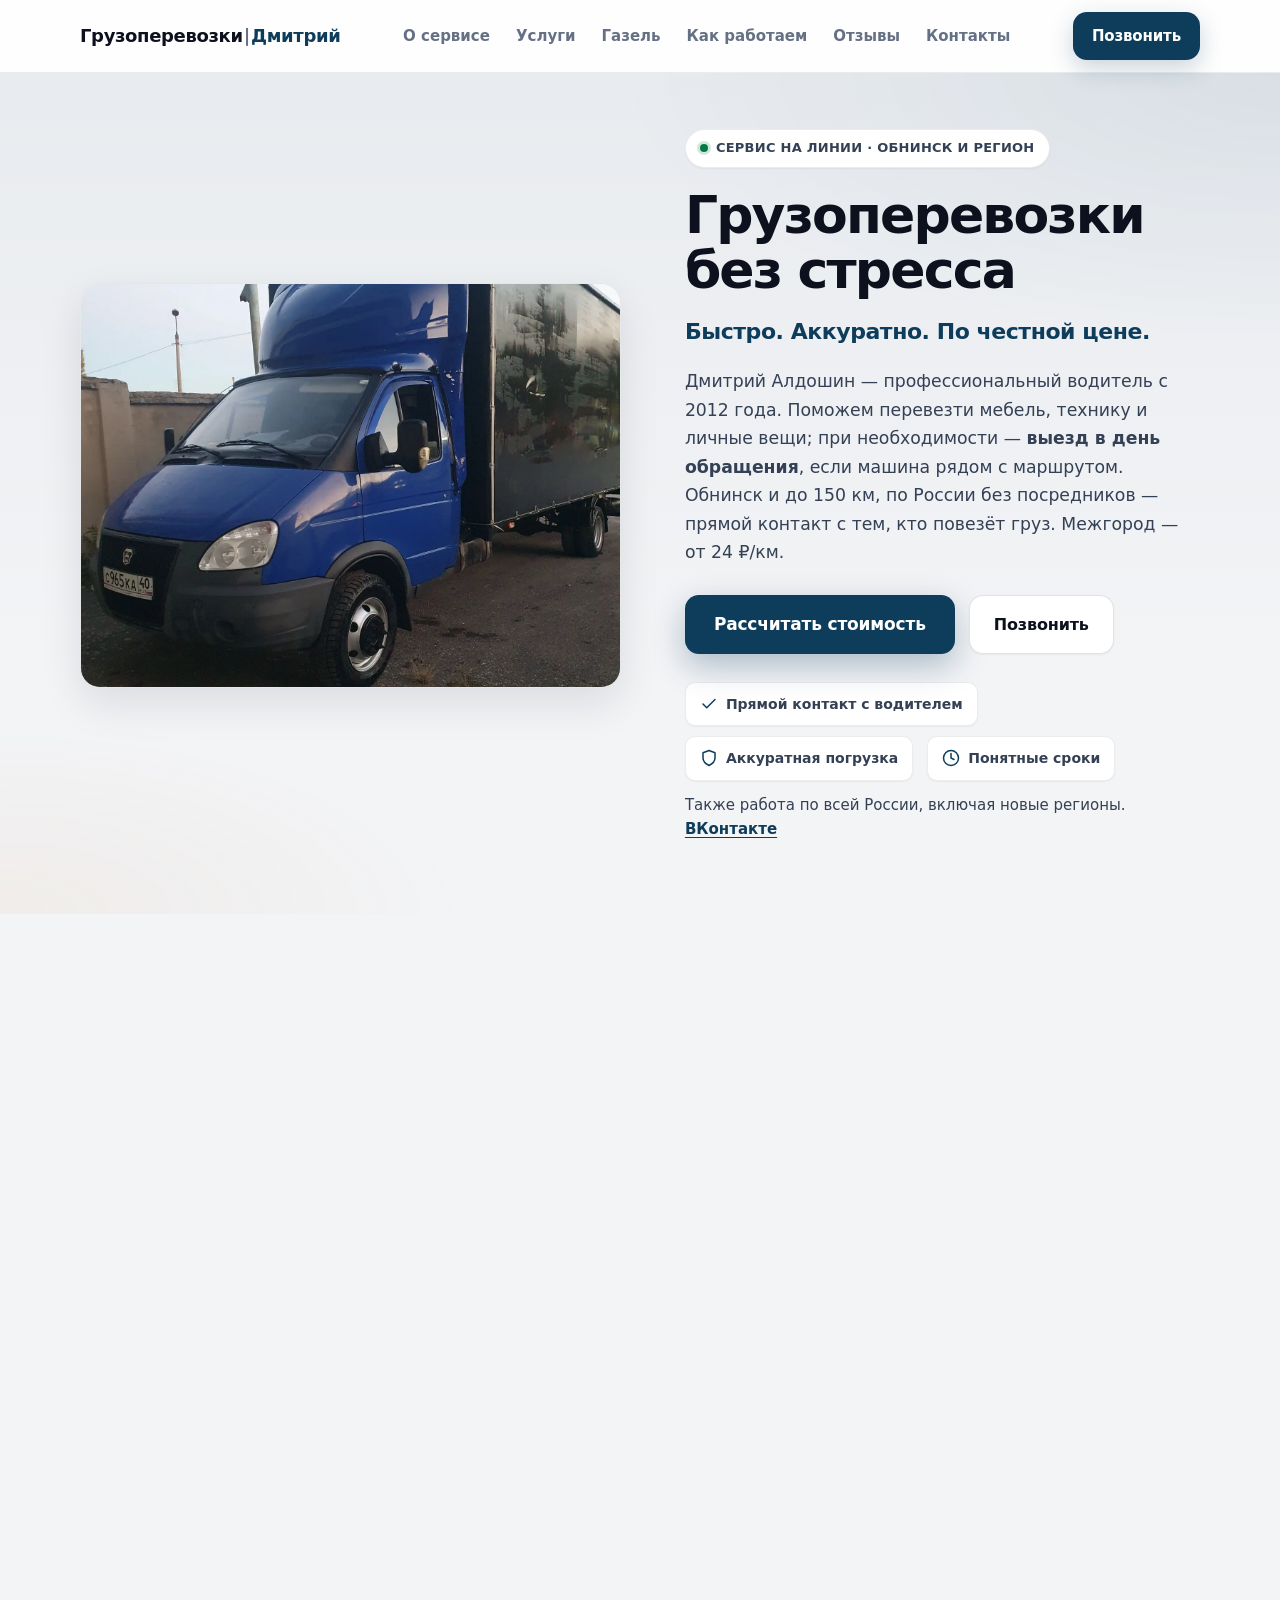
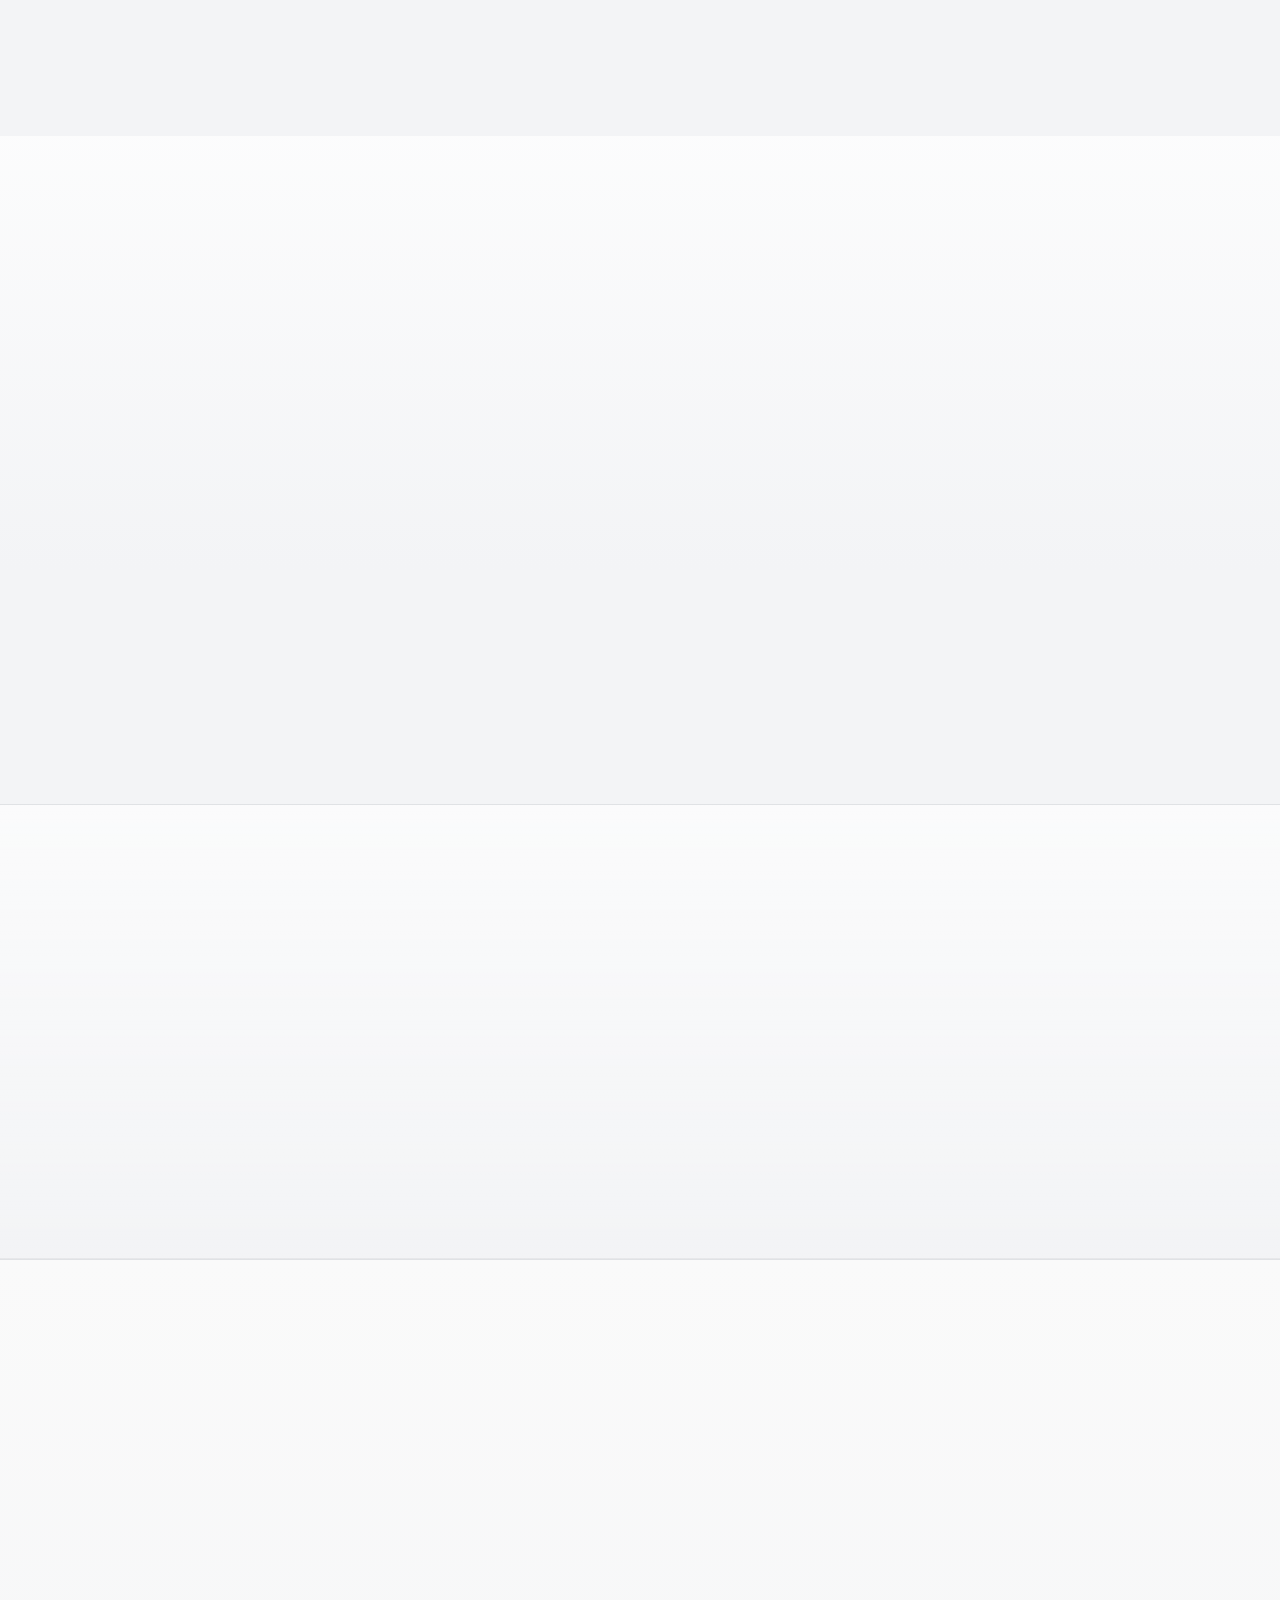
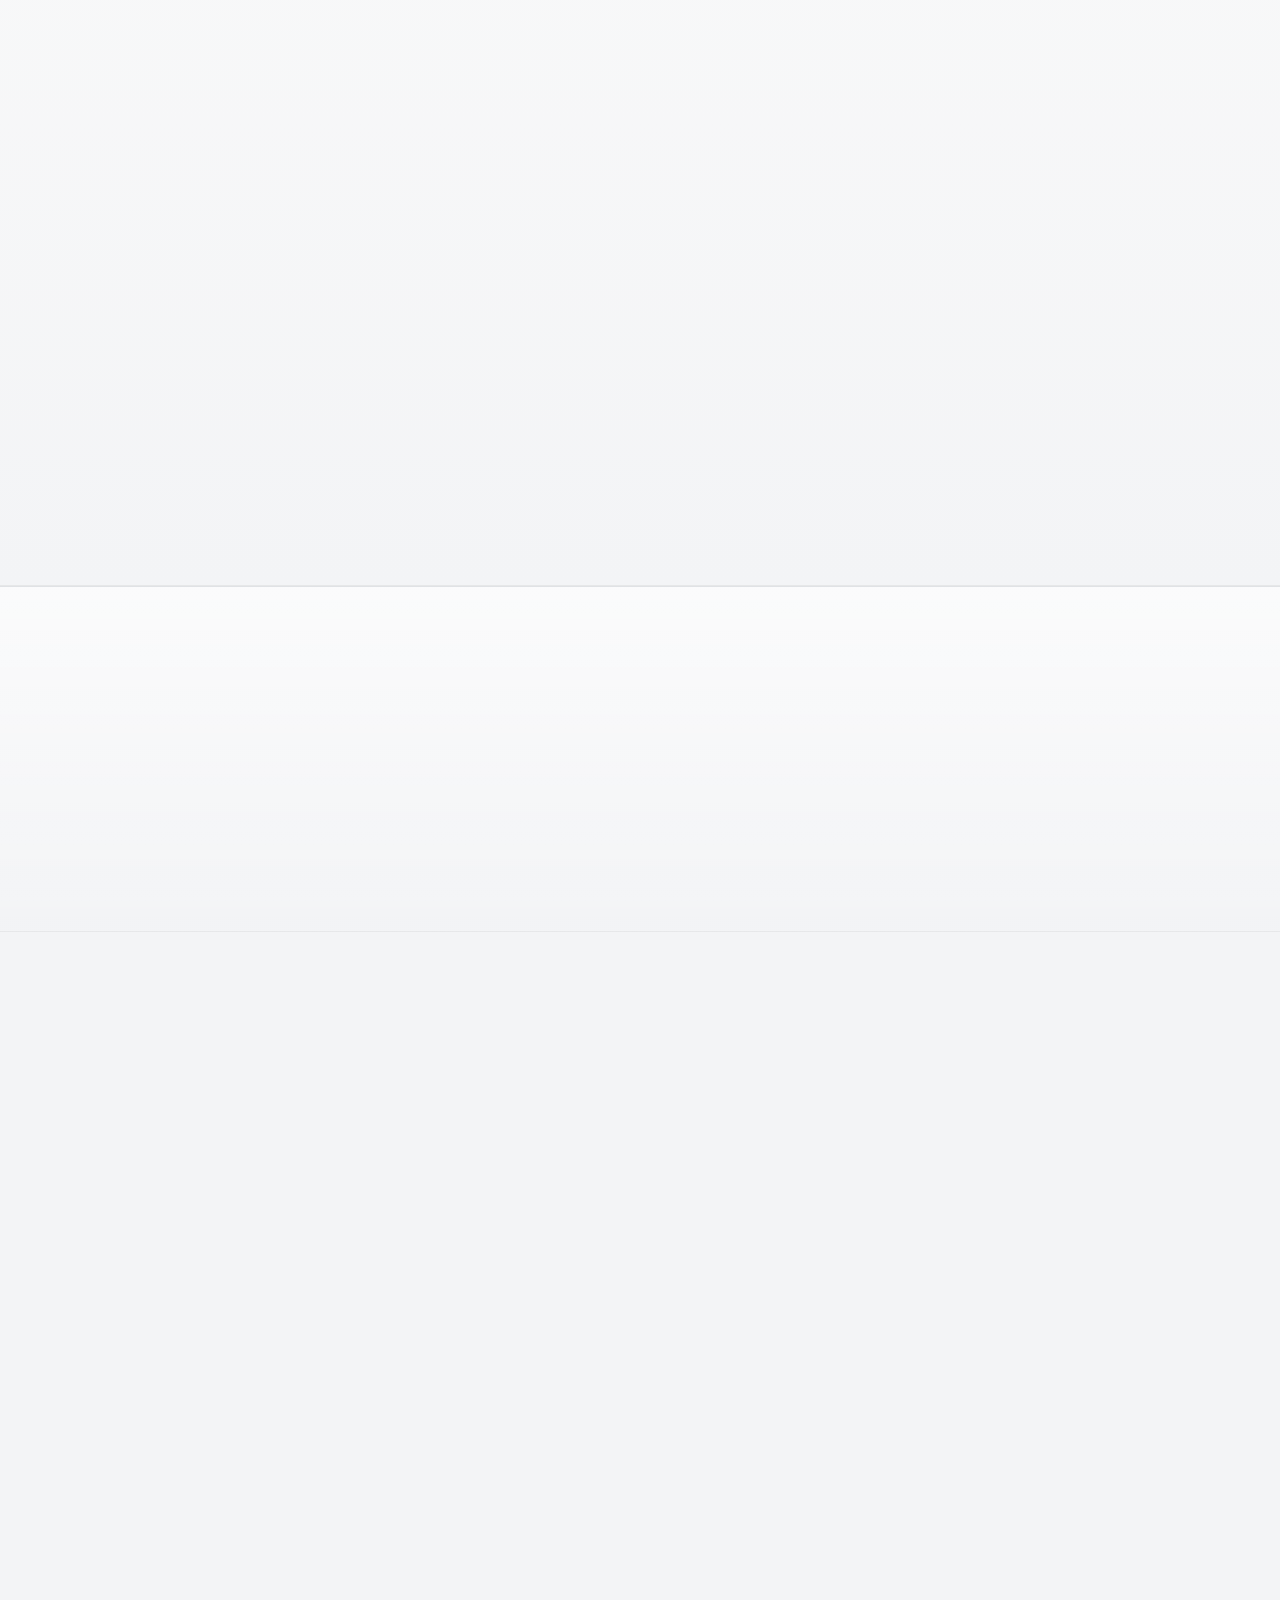
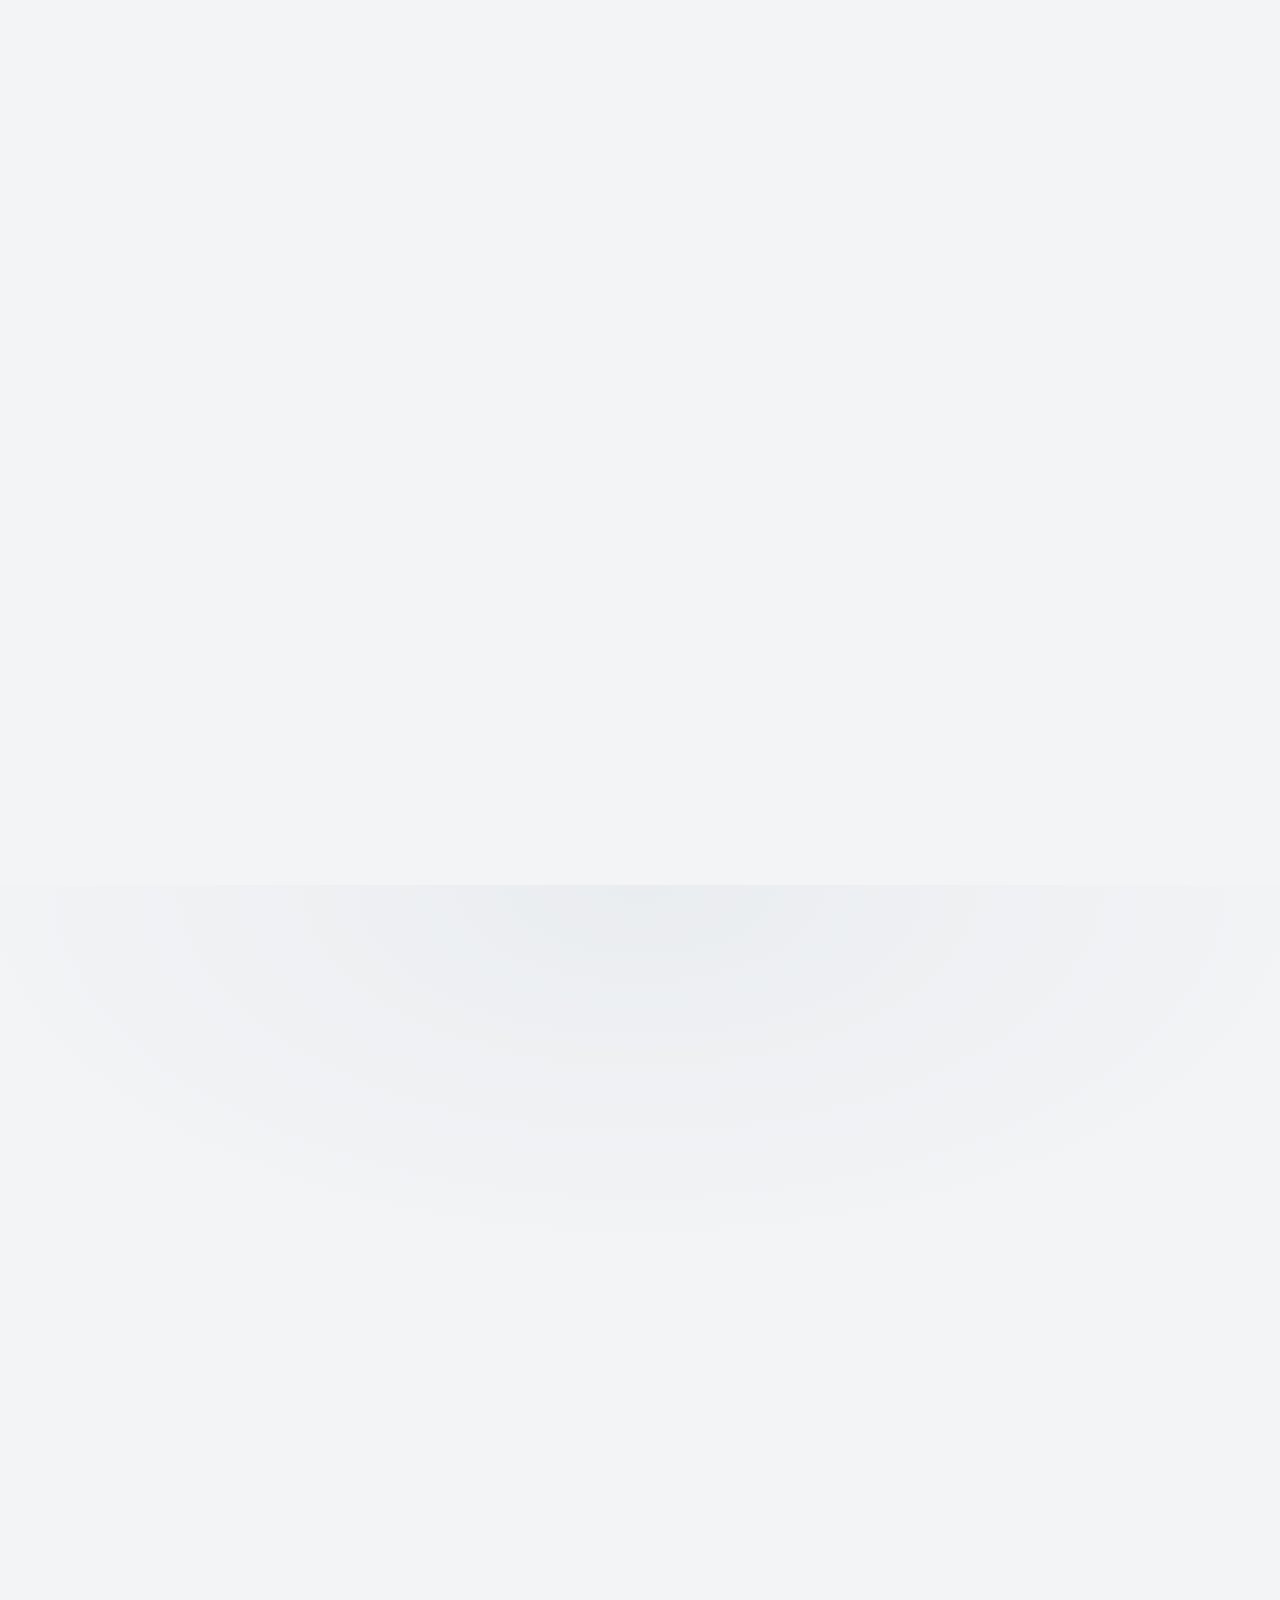
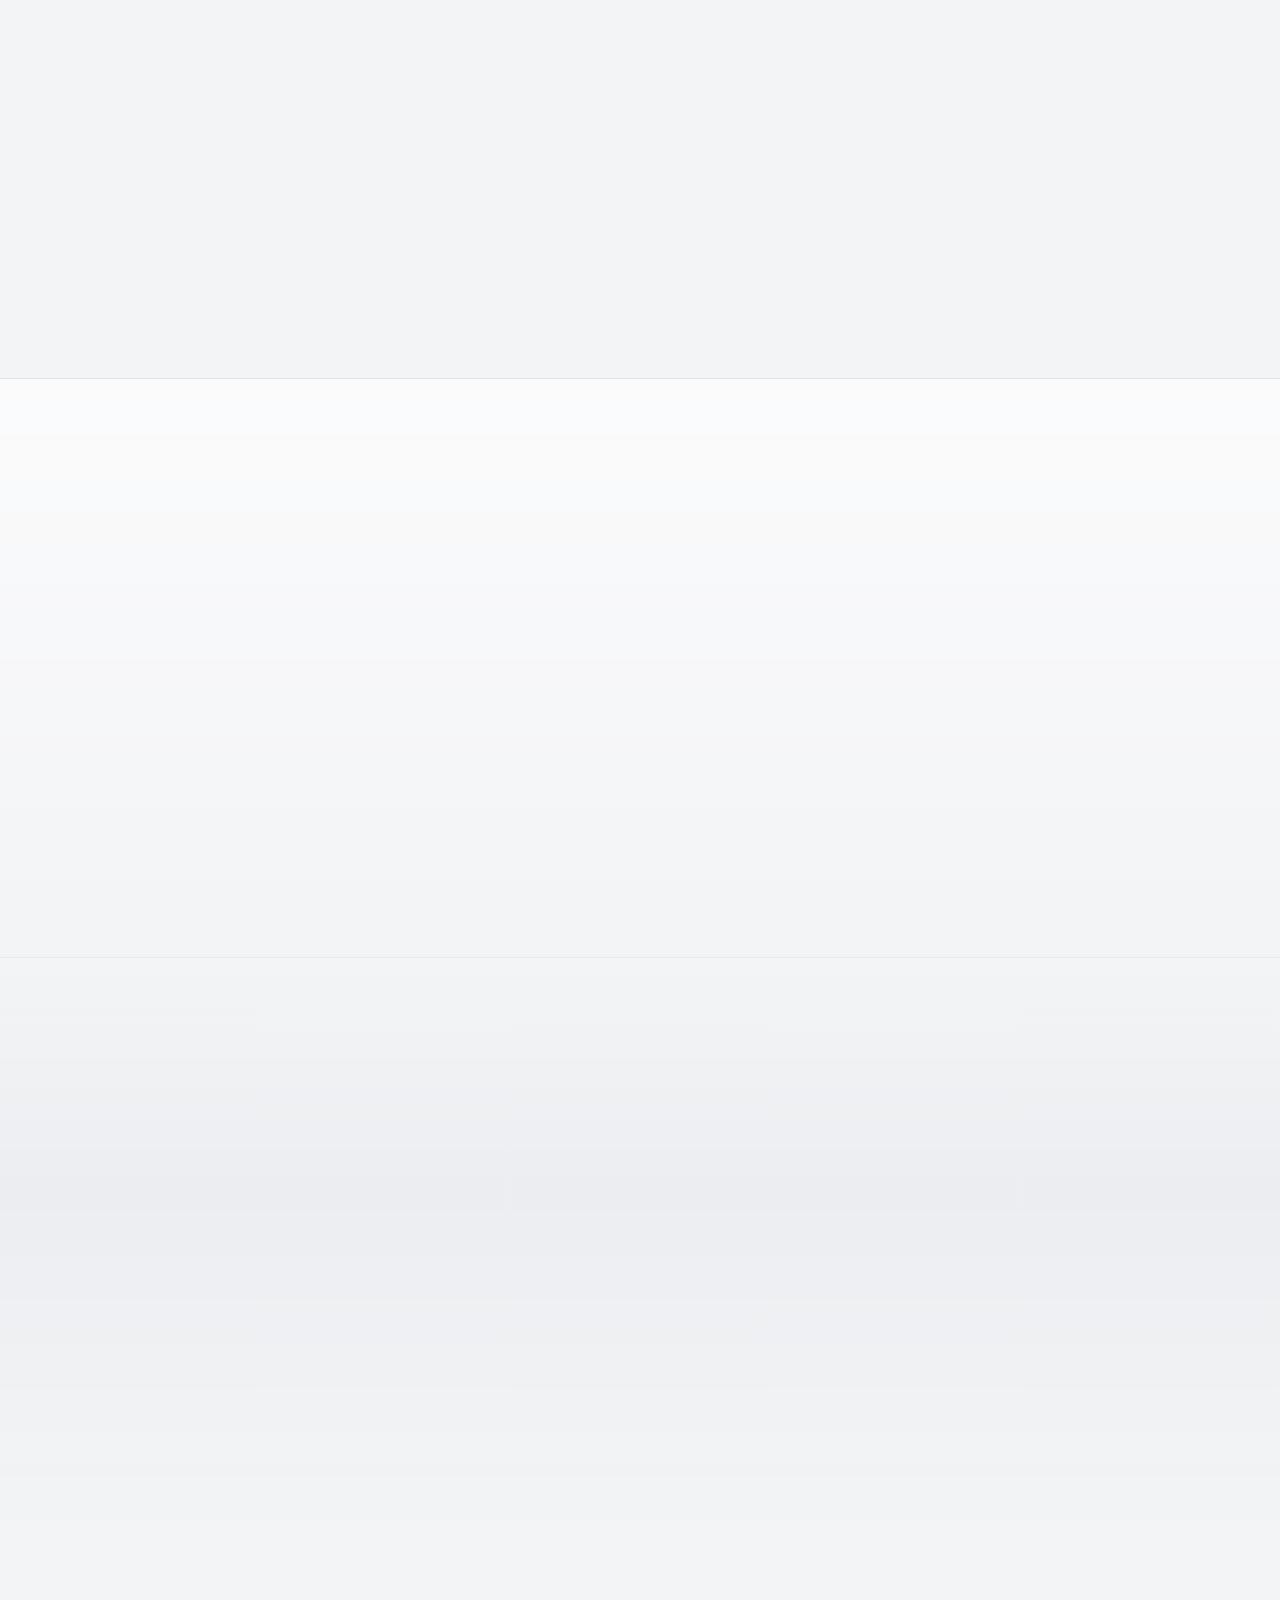
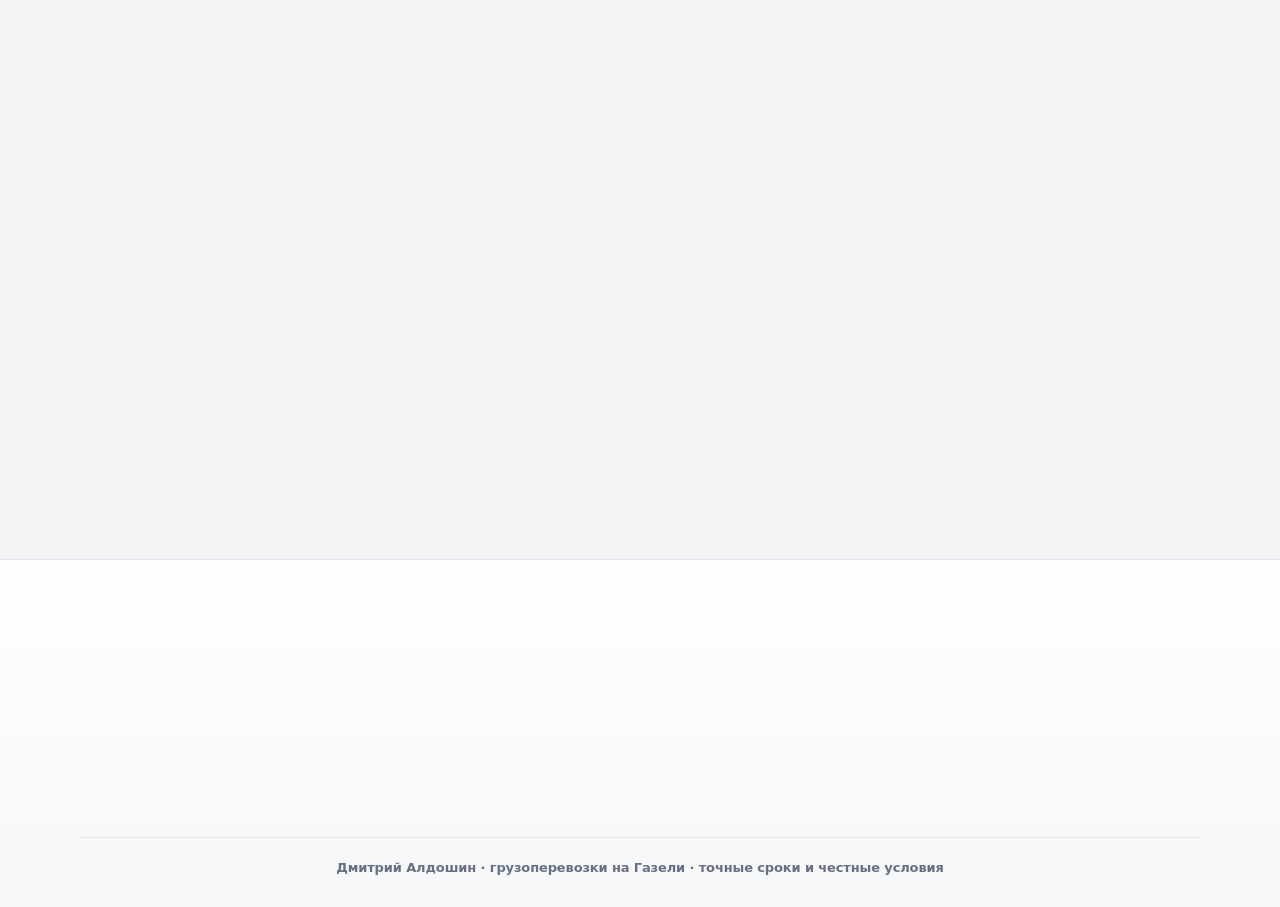
==== commit 4957db84: "пофиксили ошибки" ====
--- a/index.html
+++ b/index.html
@@ -1,18 +1,18 @@
 <!DOCTYPE html>
 <html lang="ru">
 <head>
-  <meta charset="UTF-8" />
-  <meta name="viewport" content="width=device-width, initial-scale=1.0" />
-  <meta name="description" content="Грузоперевозки из Обнинска без посредников. Газель до 2,5 т, Дмитрий Алдошин, стаж с 2012. Обнинск, 150 км, по России." />
-  <meta http-equiv="X-Content-Type-Options" content="nosniff" />
-  <meta name="referrer" content="strict-origin-when-cross-origin" />
-  <meta http-equiv="Permissions-Policy" content="camera=(), microphone=(), geolocation=(), payment=()" />
-  <meta http-equiv="Content-Security-Policy" content="default-src 'self'; base-uri 'self'; form-action 'self'; frame-ancestors 'none'; img-src 'self' data:; font-src 'self' https://fonts.gstatic.com; style-src 'self' https://fonts.googleapis.com; connect-src 'self' https://fonts.googleapis.com https://fonts.gstatic.com; script-src 'self'; object-src 'none'; upgrade-insecure-requests" />
+  <meta charset="UTF-8">
+  <meta name="viewport" content="width=device-width, initial-scale=1.0">
+  <meta name="description" content="Грузоперевозки из Обнинска без посредников. Газель до 2,5 т, Дмитрий Алдошин, стаж с 2012. Обнинск, 150 км, по России.">
+  <meta http-equiv="X-Content-Type-Options" content="nosniff">
+  <meta name="referrer" content="strict-origin-when-cross-origin">
+  <meta http-equiv="Permissions-Policy" content="camera=(), microphone=(), geolocation=(), payment=()">
+  <meta http-equiv="Content-Security-Policy" content="default-src 'self'; base-uri 'self'; form-action 'self'; frame-ancestors 'none'; img-src 'self' data:; font-src 'self' https://fonts.gstatic.com; style-src 'self' https://fonts.googleapis.com; connect-src 'self' https://fonts.googleapis.com https://fonts.gstatic.com; script-src 'self'; object-src 'none'; upgrade-insecure-requests">
   <title>Грузоперевозки из Обнинска — Дмитрий Алдошин, Газель до 2,5 т</title>
-  <link rel="preconnect" href="https://fonts.googleapis.com" />
-  <link rel="preconnect" href="https://fonts.gstatic.com" crossorigin />
-  <link href="https://fonts.googleapis.com/css2?family=Cormorant+Garamond:ital,wght@0,600;0,700;1,600&family=DM+Sans:ital,opsz,wght@0,9..40,400;0,9..40,500;0,9..40,600;0,9..40,700;0,9..40,800&display=swap" rel="stylesheet" />
-  <link rel="stylesheet" href="styles.css" />
+  <link rel="preconnect" href="https://fonts.googleapis.com">
+  <link rel="preconnect" href="https://fonts.gstatic.com" crossorigin>
+  <link href="https://fonts.googleapis.com/css2?family=Cormorant+Garamond:ital,wght@0,600;0,700;1,600&family=DM+Sans:ital,opsz,wght@0,9..40,400;0,9..40,500;0,9..40,600;0,9..40,700;0,9..40,800&display=swap" rel="stylesheet">
+  <link rel="stylesheet" href="styles.css">
 </head>
 <body>
   <header>
@@ -34,7 +34,7 @@
     <section class="hero">
       <div class="container hero-layout">
         <div class="hero-visual reveal-scale d-1">
-          <img src="машина вид спереди.png" alt="Газель Дмитрия — рабочая машина для перевозок" width="1200" height="900" loading="eager" decoding="async" />
+          <img src="машина вид спереди.png" alt="Газель Дмитрия — рабочая машина для перевозок" width="1200" height="900" loading="eager" decoding="async">
         </div>
         <div class="hero-content reveal-up">
           <div class="hero-badge"><span class="hero-badge-dot" aria-hidden="true"></span> Сервис на линии · Обнинск и регион</div>
@@ -132,7 +132,7 @@
       <div class="container">
         <div class="driver-split">
           <div class="driver-photo reveal-left">
-            <img src="Алдошин главная.png" alt="Дмитрий Алдошин у открытого кузова Газели — аккуратная погрузка" width="900" height="900" loading="lazy" decoding="async" />
+            <img src="Алдошин главная.png" alt="Дмитрий Алдошин у открытого кузова Газели — аккуратная погрузка" width="900" height="900" loading="lazy" decoding="async">
           </div>
           <div class="driver-copy reveal-right d-1">
             <h2>Ваш груз ведёт лично Дмитрий</h2>
@@ -191,13 +191,13 @@
         <div class="truck-work-photos">
           <figure class="truck-work-shot reveal-scale d-2">
             <div class="truck-work-frame">
-              <img src="машина вид спереди.png" alt="Газель Дмитрия в работе — вид спереди" width="1200" height="900" loading="lazy" decoding="async" />
+              <img src="машина вид спереди.png" alt="Газель Дмитрия в работе — вид спереди" width="1200" height="900" loading="lazy" decoding="async">
             </div>
             <figcaption class="truck-work-caption">Вид спереди — удобный заезд и высота кузова под погрузку</figcaption>
           </figure>
           <figure class="truck-work-shot reveal-scale d-3">
             <div class="truck-work-frame">
-              <img src="машина вид сзади.png" alt="Газель Дмитрия в работе — вид сзади" width="1200" height="900" loading="lazy" decoding="async" />
+              <img src="машина вид сзади.png" alt="Газель Дмитрия в работе — вид сзади" width="1200" height="900" loading="lazy" decoding="async">
             </div>
             <figcaption class="truck-work-caption">Вид с кормы — задняя и боковая погрузка, контроль крепления</figcaption>
           </figure>
@@ -381,11 +381,11 @@
                   <div class="review-form-row">
                     <div class="review-form-field">
                       <label for="review-name">Ваше имя</label>
-                      <input id="review-name" name="name" type="text" autocomplete="name" placeholder="Как к вам обращаться" />
+                      <input id="review-name" name="name" type="text" autocomplete="name" placeholder="Как к вам обращаться">
                     </div>
                     <div class="review-form-field">
                       <label for="review-city">Город <span class="review-form-opt">(необязательно)</span></label>
-                      <input id="review-city" name="city" type="text" autocomplete="address-level2" placeholder="Например, Обнинск" />
+                      <input id="review-city" name="city" type="text" autocomplete="address-level2" placeholder="Например, Обнинск">
                     </div>
                   </div>
 
@@ -408,7 +408,7 @@
                         <svg viewBox="0 0 24 24" aria-hidden="true" focusable="false"><path d="M12 2l3.09 6.26L22 9.27l-5 4.87 1.18 6.88L12 17.77l-6.18 3.25L7 14.14 2 9.27l6.91-1.01L12 2z"/></svg>
                       </button>
                     </div>
-                    <input type="hidden" id="review-rating" value="" />
+                    <input type="hidden" id="review-rating" value="">
                   </div>
 
                   <div class="review-form-field review-form-field--message">
@@ -417,7 +417,7 @@
                   </div>
 
                   <div class="review-form-consent">
-                    <input type="checkbox" id="review-consent" name="consent" value="yes" />
+                    <input type="checkbox" id="review-consent" name="consent" value="yes">
                     <label for="review-consent" class="review-form-consent-label">Ознакомился с <a class="link-inline" href="privacy.html">согласием на обработку персональных данных</a> и подтверждаю его перед отправкой отзыва в MAX.</label>
                   </div>
 
@@ -489,7 +489,7 @@
           <p class="contact-note">
             Напишите маршрут, объём и желаемые сроки — Дмитрий уточнит детали и предложит понятный вариант без лишних этапов.
           </p>
-          <div class="phone"><a href="tel:+79533135505">+7 953 313-55-05</a></div>
+          <div class="phone"><a href="tel:+79533135505">+7&nbsp;953&nbsp;313&#8209;55&#8209;05</a></div>
           <p class="contact-now">Можно написать прямо сейчас — ответ обычно в течение короткого времени.</p>
           <div class="contact-actions">
             <a class="btn btn-primary pulse-soft" href="tel:+79533135505">Позвонить</a>
@@ -520,10 +520,10 @@
     </section>
   </main>
 
-  <div class="sticky-cta" role="navigation" aria-label="Быстрая связь">
+  <nav class="sticky-cta" aria-label="Быстрая связь">
     <a class="btn btn-primary sticky-cta-call" href="tel:+79533135505">Позвонить</a>
     <a class="btn btn-secondary sticky-cta-write" href="#contacts">Заявка</a>
-  </div>
+  </nav>
 
   <footer class="footer">
     <div class="container footer-inner reveal-up">
@@ -544,7 +544,7 @@
       <div>
         <p class="footer-heading">Связь</p>
         <div class="footer-contact">
-          <p class="footer-phone"><a href="tel:+79533135505">+7 953 313-55-05</a></p>
+          <p class="footer-phone"><a href="tel:+79533135505">+7&nbsp;953&nbsp;313&#8209;55&#8209;05</a></p>
           <div class="footer-contact-links">
             <a href="https://max.ru/u/f9LHodD0cOK017RyHOv7-yJKGVO9RTJ48qBQtrNakn1WfJn8NyTjKH566Zk" target="_blank" rel="noopener noreferrer">Написать в Max</a>
             <a href="https://vk.ru/aldoshin2013" target="_blank" rel="noopener noreferrer">ВКонтакте</a>
--- a/styles.css
+++ b/styles.css
@@ -2216,6 +2216,18 @@
   }
 }
 
+.footer--simple {
+  text-align: center;
+}
+
+.footer--simple .footer-simple-inner {
+  padding: 44px 0 52px;
+  font-size: 14px;
+  font-weight: 600;
+  line-height: 1.65;
+  color: var(--muted);
+}
+
 /* Sticky mobile CTA */
 
 .sticky-cta {
@@ -2225,6 +2237,7 @@
   right: 0;
   bottom: 0;
   z-index: 60;
+  margin: 0;
   padding: 10px 14px calc(12px + env(safe-area-inset-bottom, 0));
   gap: 10px;
   justify-content: center;
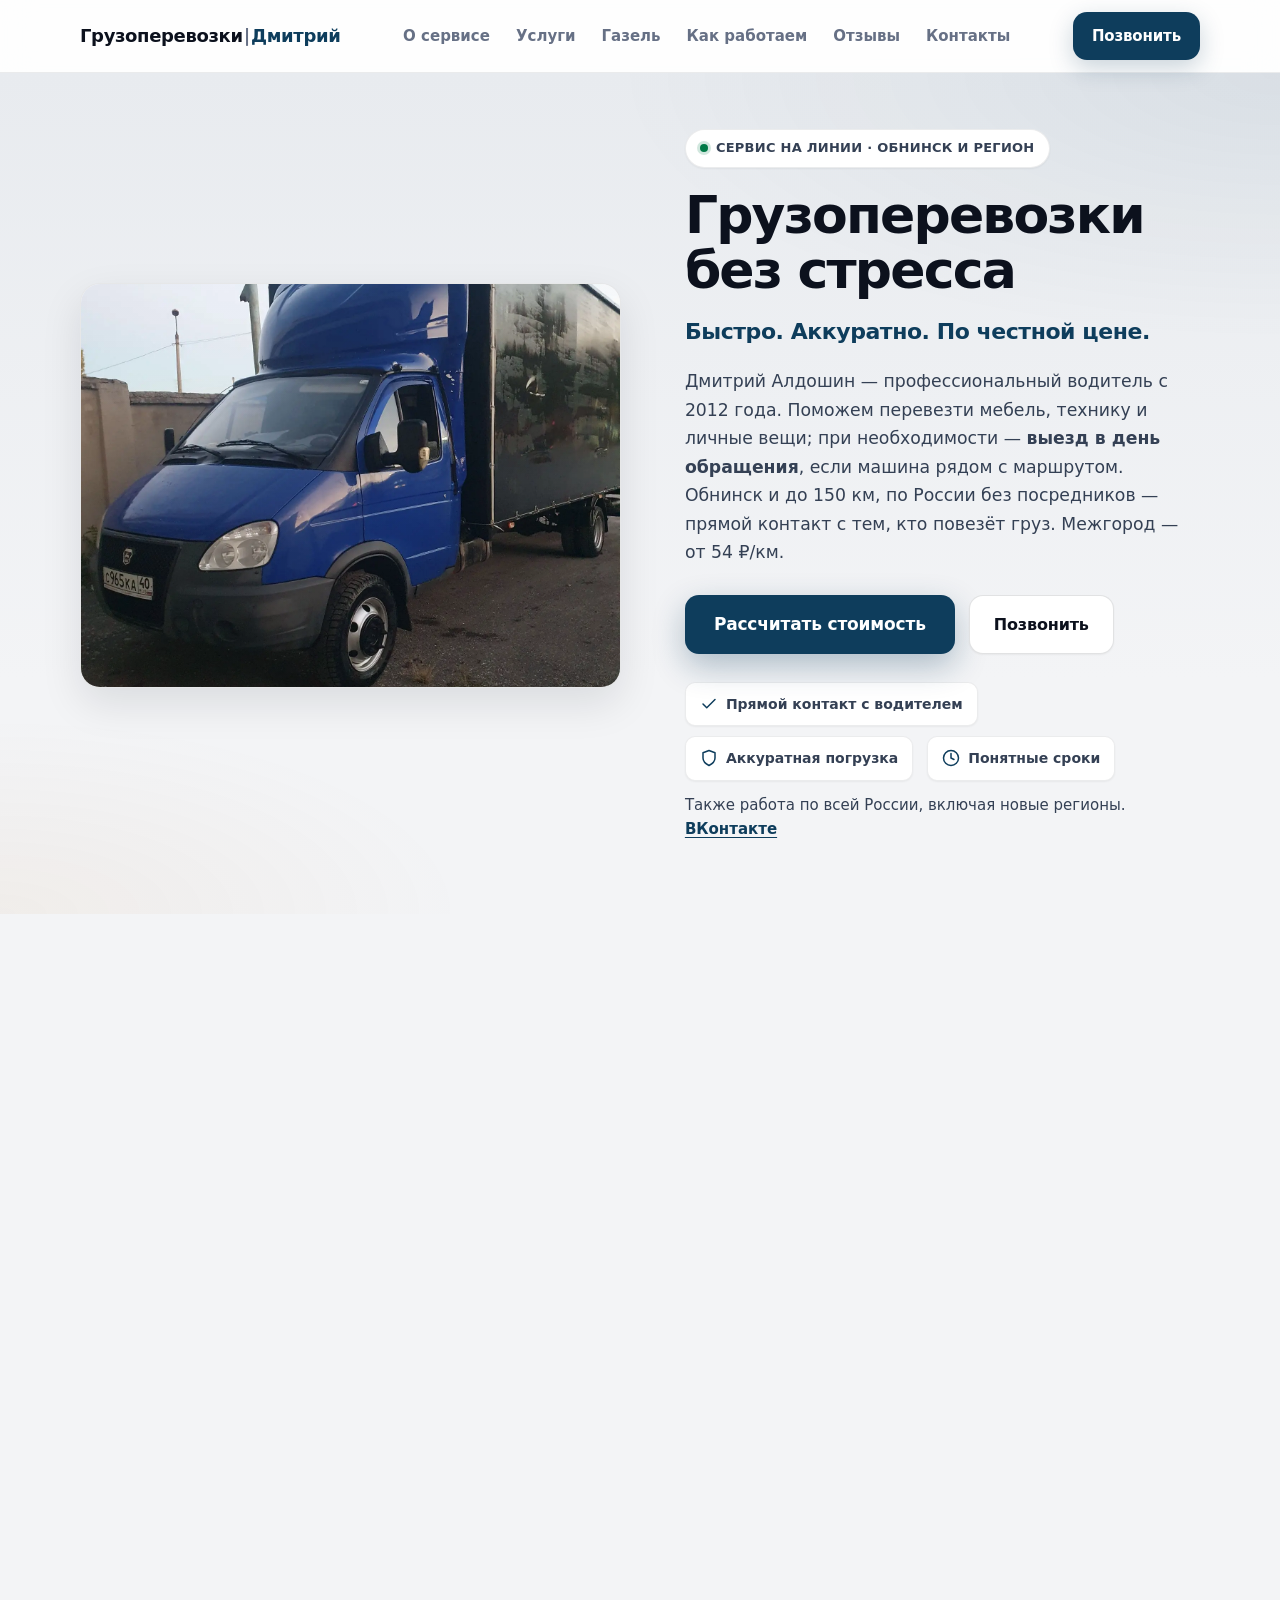
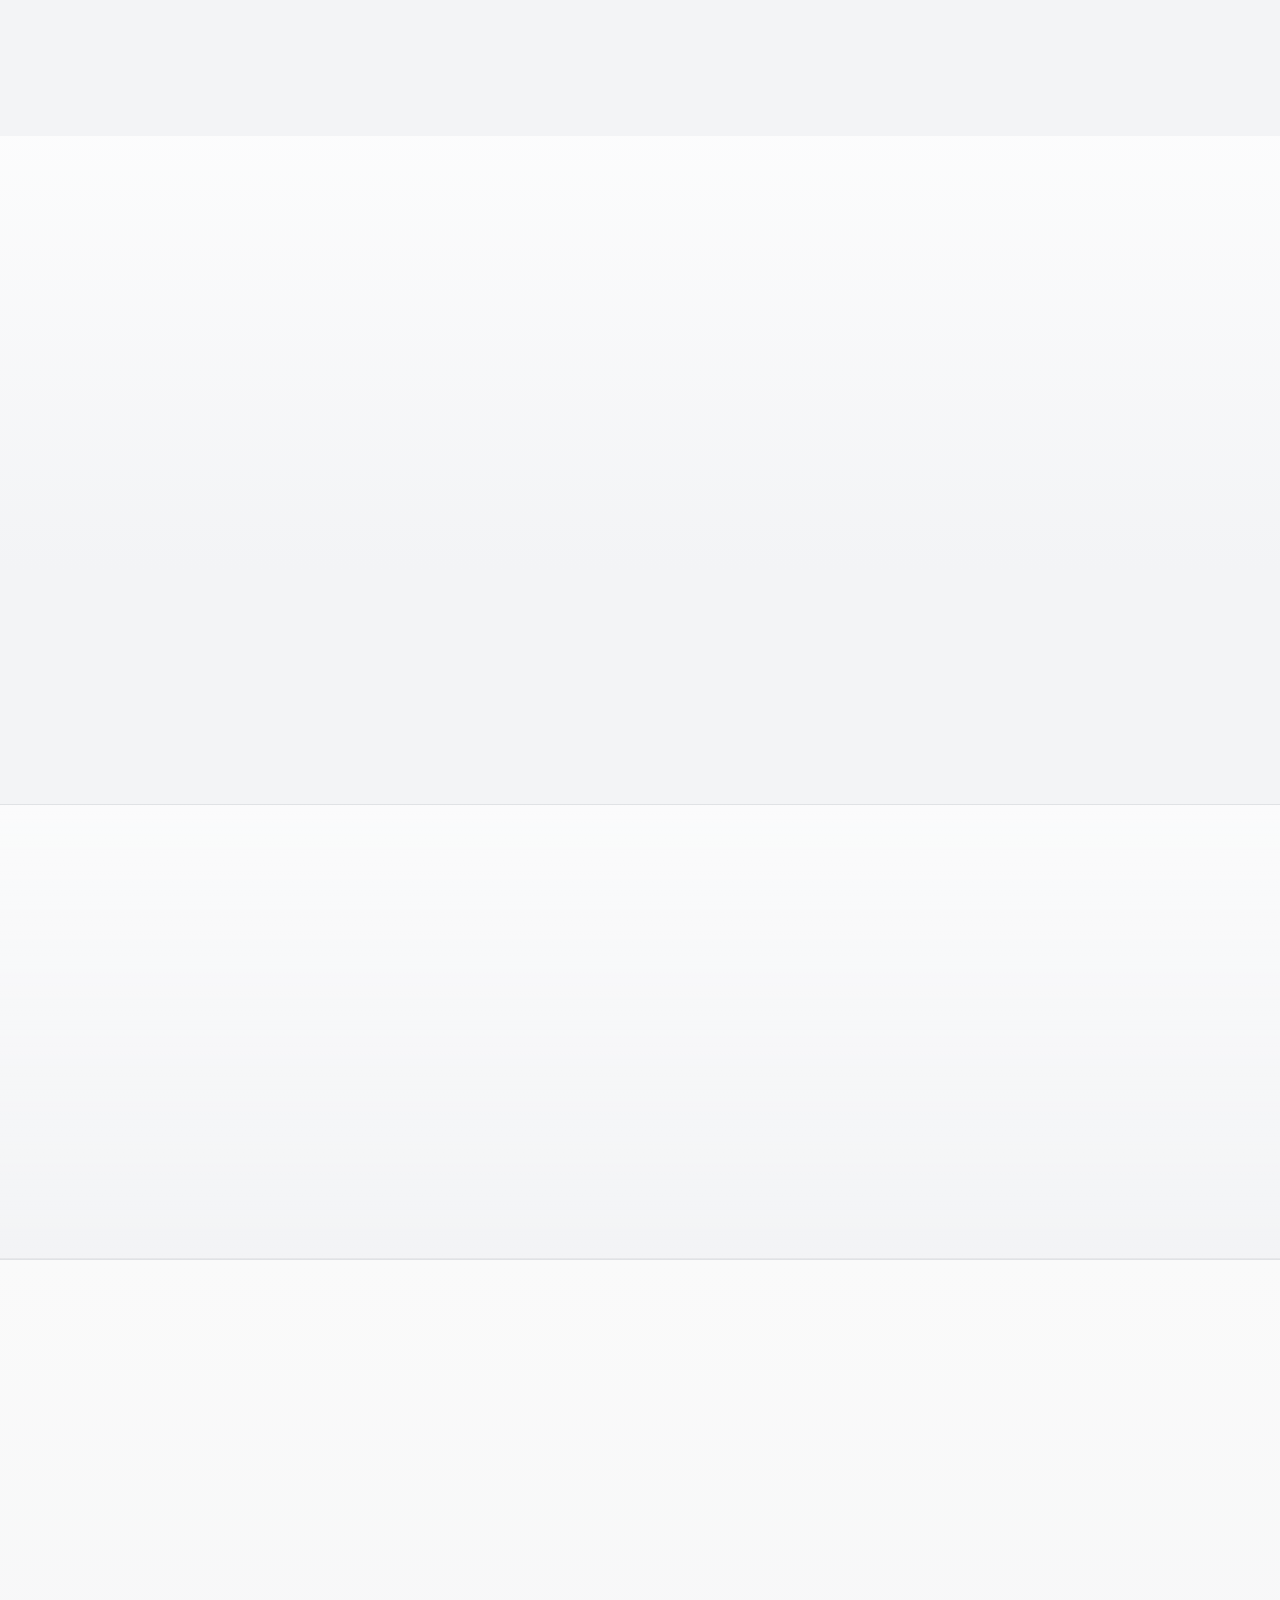
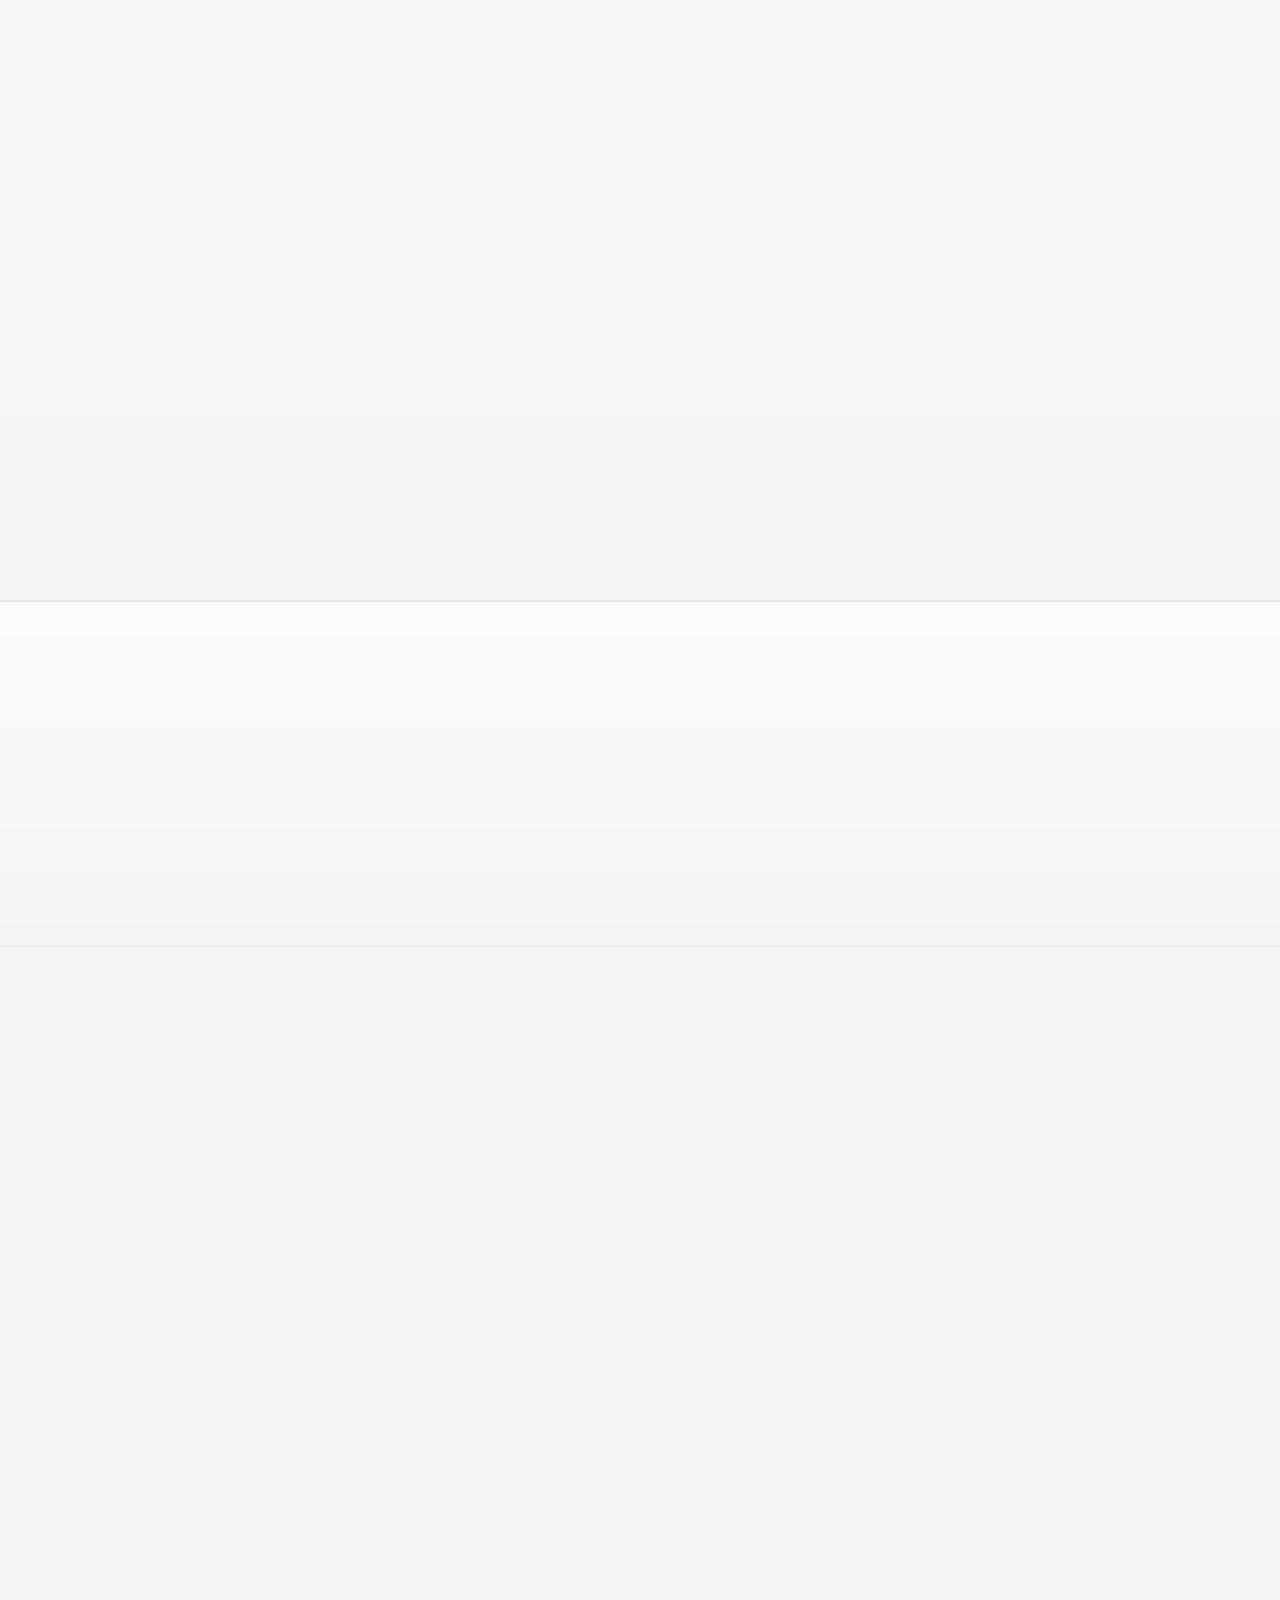
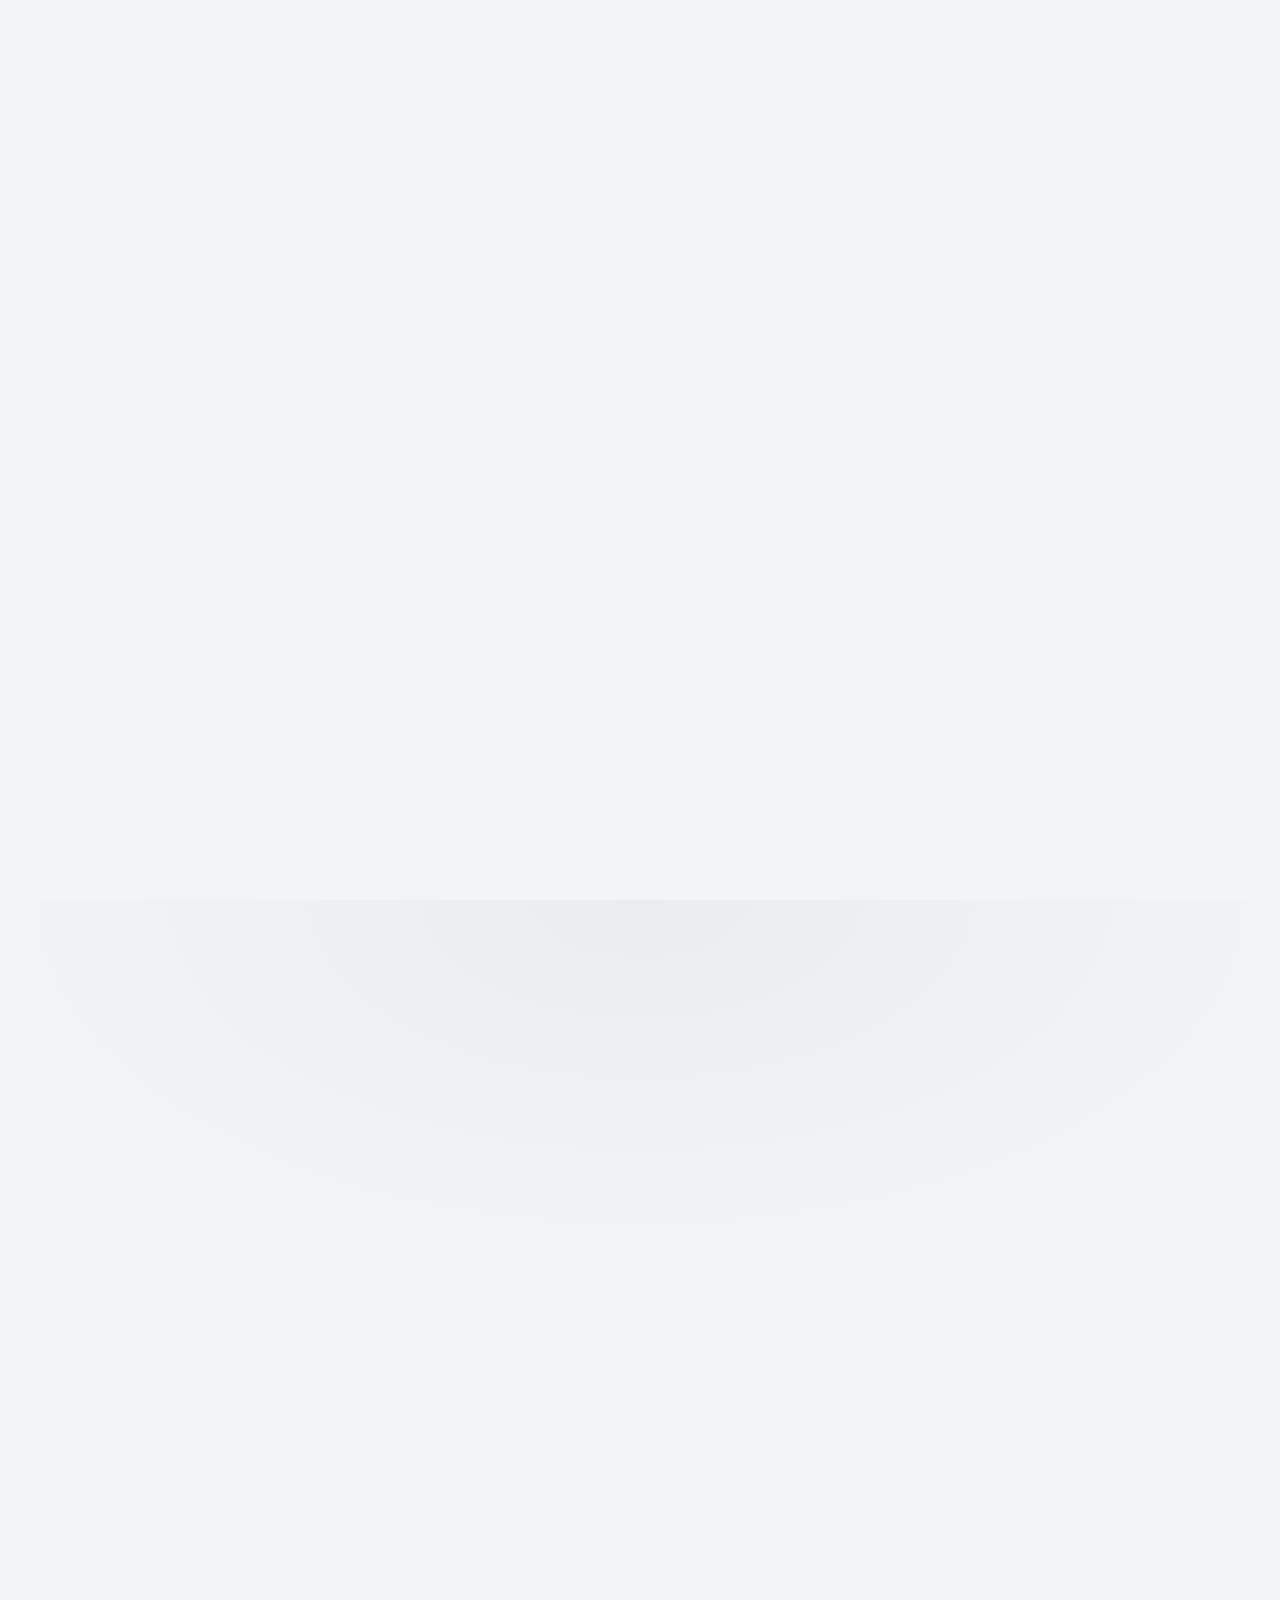
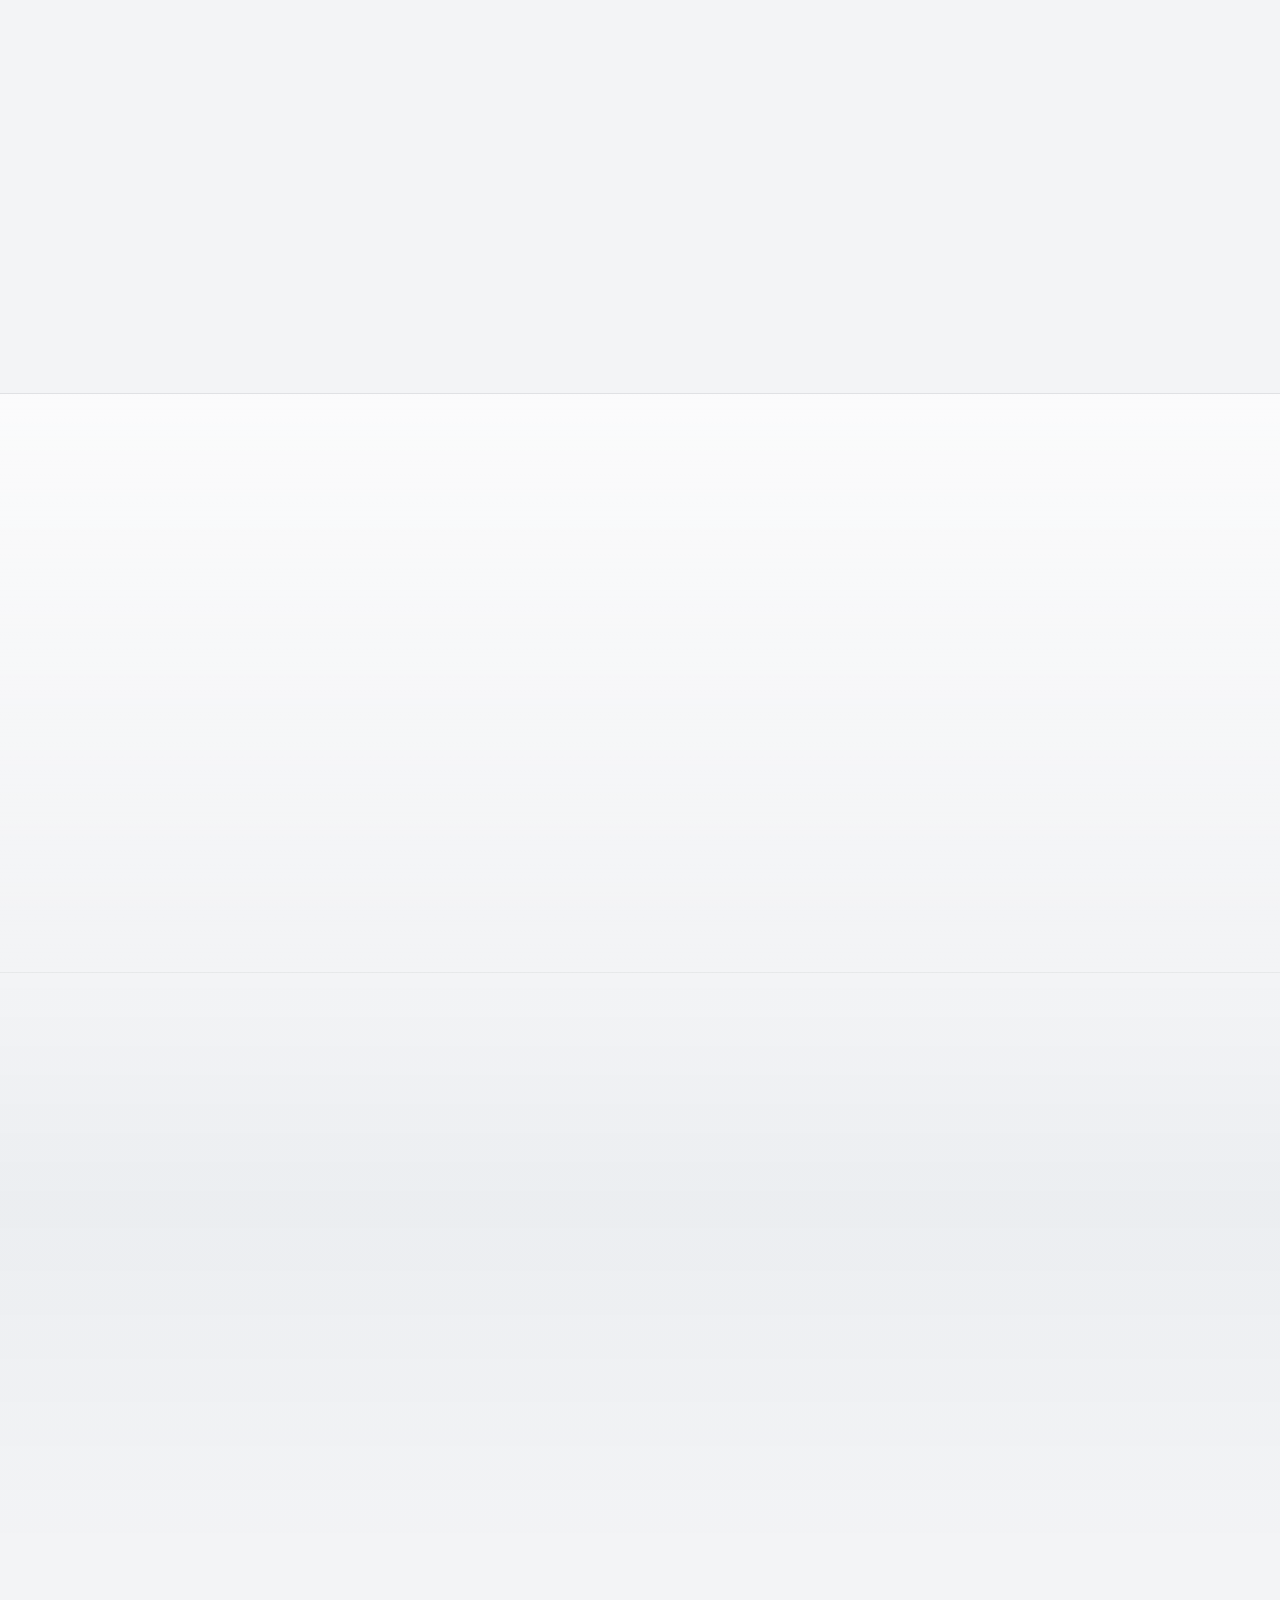
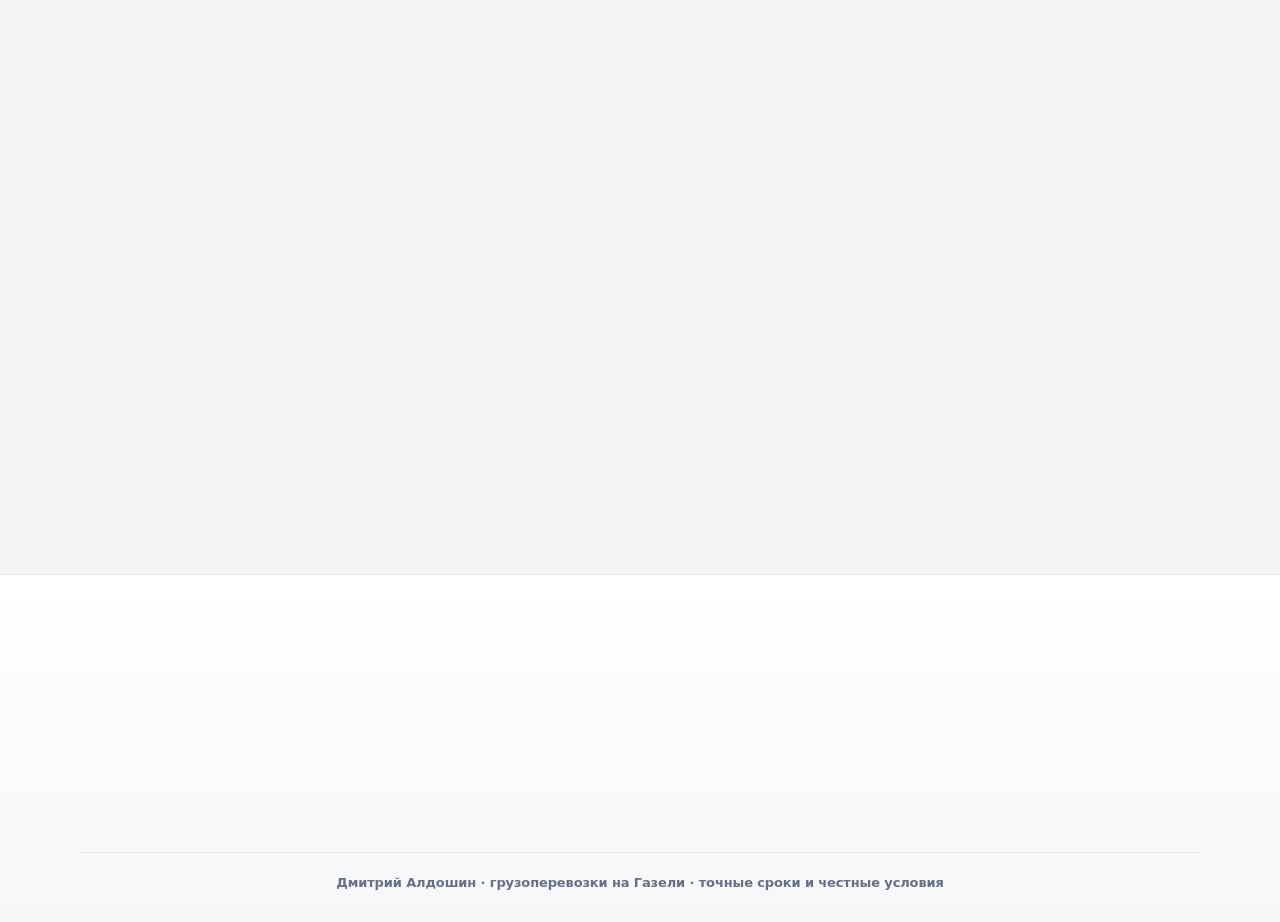
==== commit 0ab026b3: "надписи под фото" ====
--- a/index.html
+++ b/index.html
@@ -193,13 +193,13 @@
             <div class="truck-work-frame">
               <img src="машина вид спереди.png" alt="Газель Дмитрия в работе — вид спереди" width="1200" height="900" loading="lazy" decoding="async">
             </div>
-            <figcaption class="truck-work-caption">Вид спереди — удобный заезд и высота кузова под погрузку</figcaption>
+            <figcaption class="truck-work-caption">Спереди: удобный заезд под погрузку и рабочая высота кузова</figcaption>
           </figure>
           <figure class="truck-work-shot reveal-scale d-3">
             <div class="truck-work-frame">
               <img src="машина вид сзади.png" alt="Газель Дмитрия в работе — вид сзади" width="1200" height="900" loading="lazy" decoding="async">
             </div>
-            <figcaption class="truck-work-caption">Вид с кормы — задняя и боковая погрузка, контроль крепления</figcaption>
+            <figcaption class="truck-work-caption">Сзади: задняя и боковая погрузка через ворота, аккуратное крепление груза</figcaption>
           </figure>
         </div>
       </div>
--- a/styles.css
+++ b/styles.css
@@ -930,12 +930,16 @@
 
 .truck-work-caption {
   margin: 0;
-  padding: 0 4px;
-  font-size: 14px;
+  padding: 14px 12px 0 12px;
+  font-size: 13px;
   font-weight: 600;
-  line-height: 1.45;
-  color: var(--text-secondary);
-  letter-spacing: -0.01em;
+  line-height: 1.5;
+  color: var(--muted);
+  letter-spacing: 0.01em;
+  border-left: 2px solid rgba(14, 61, 92, 0.22);
+  margin-left: 2px;
+  margin-top: 2px;
+  max-width: 38rem;
 }
 
 .truck-work-photos .truck-work-shot:last-child .truck-work-frame {
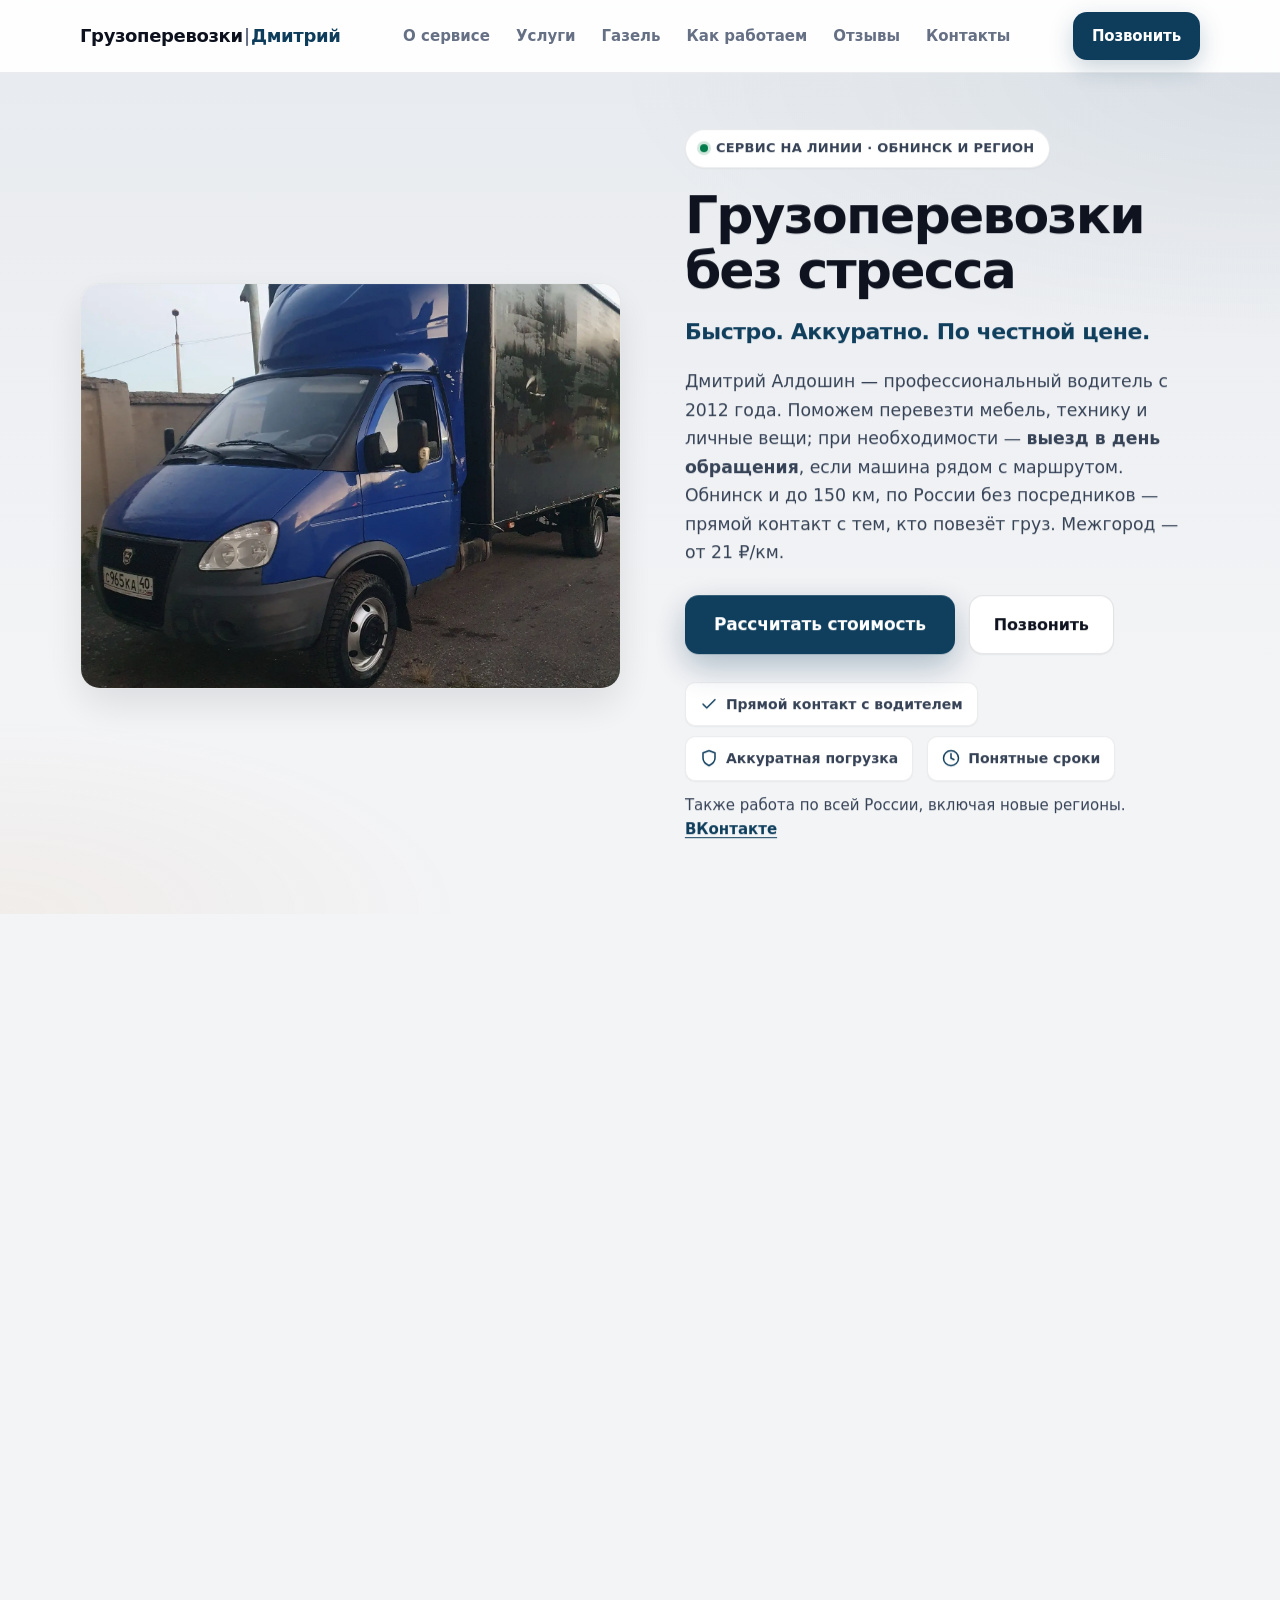
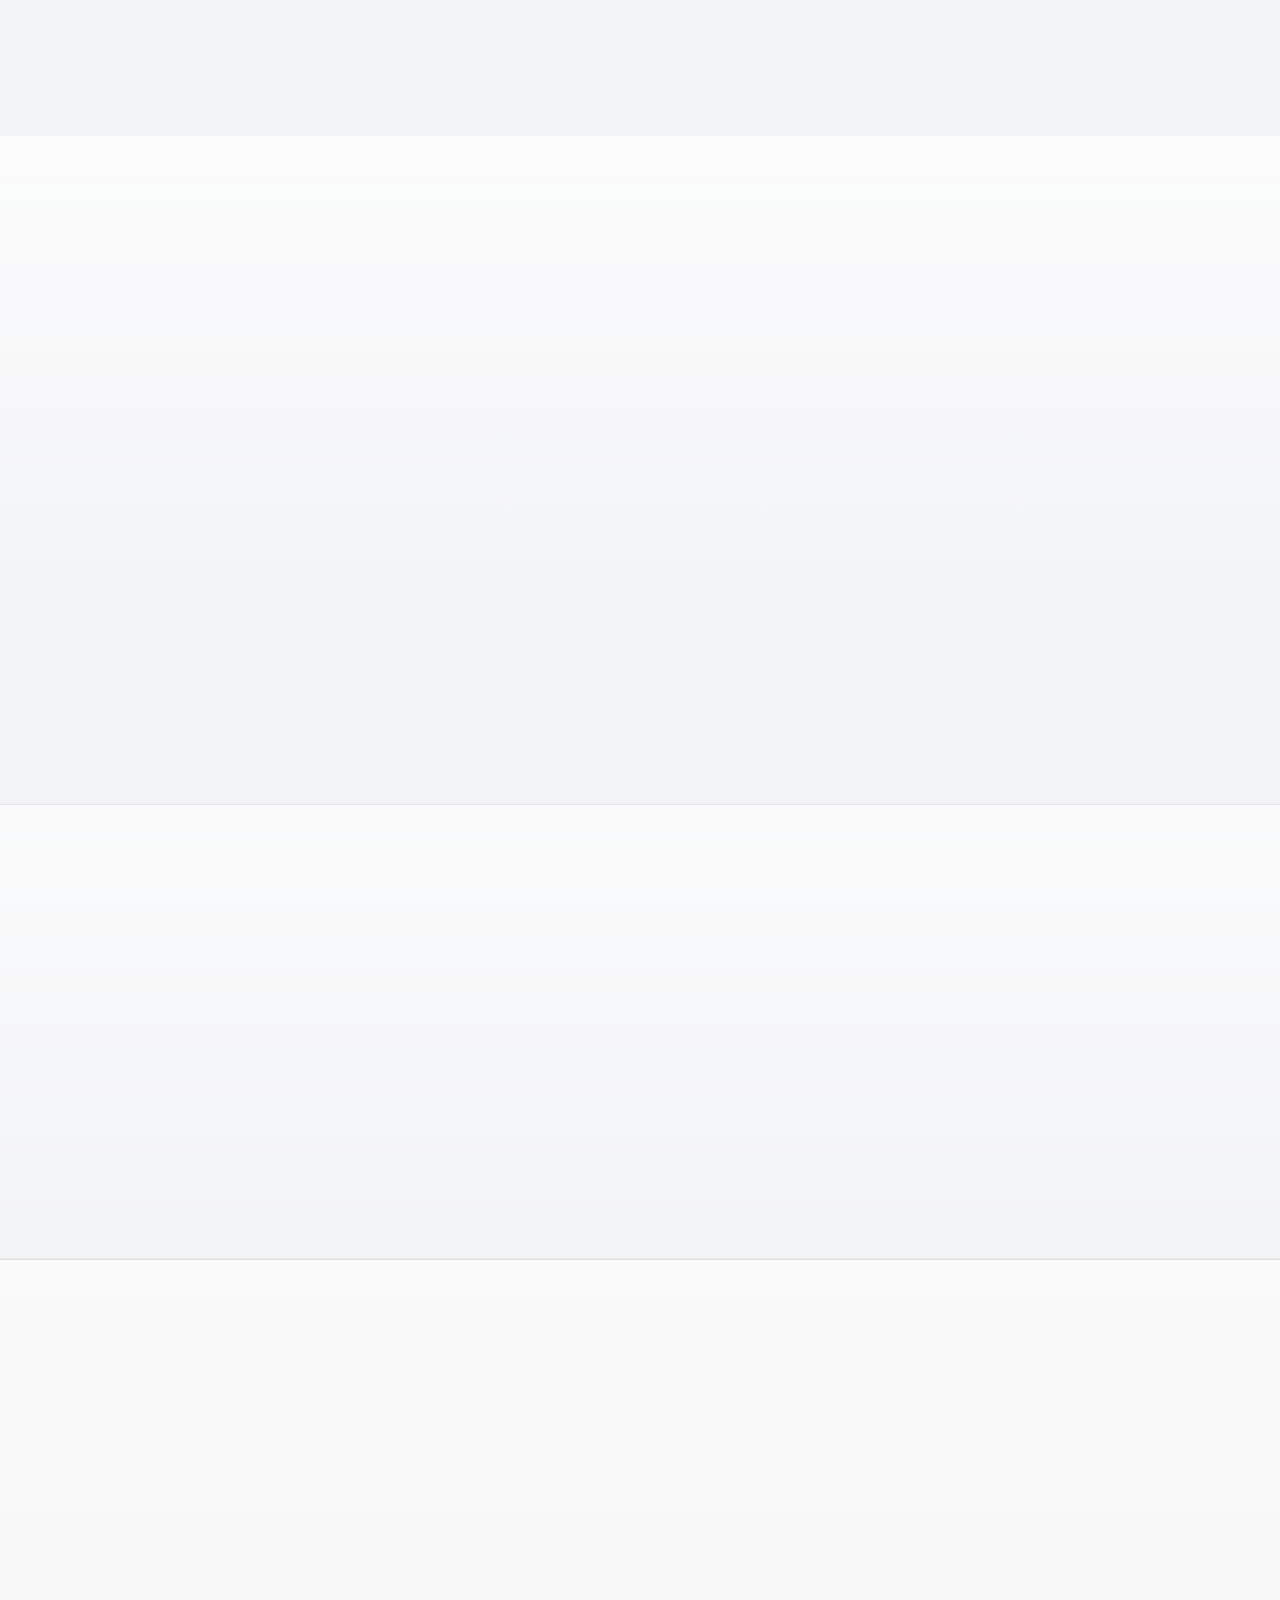
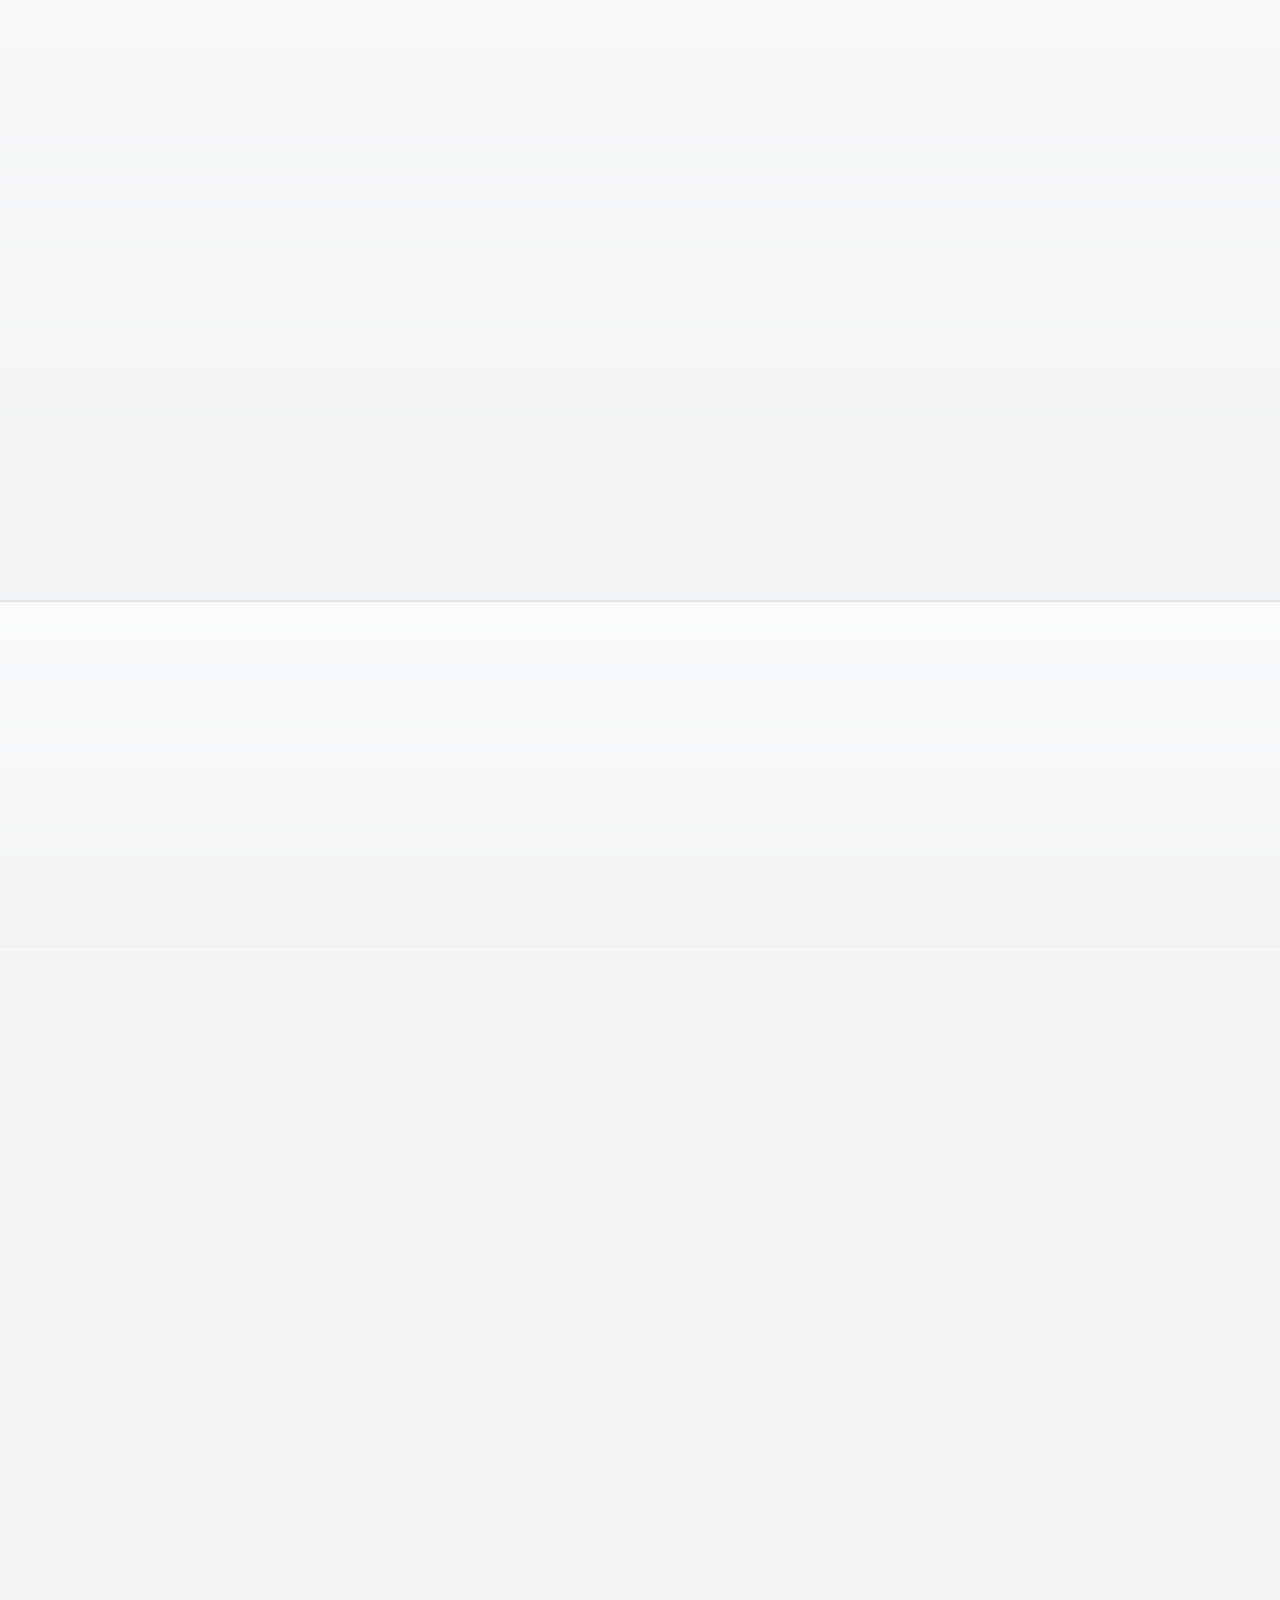
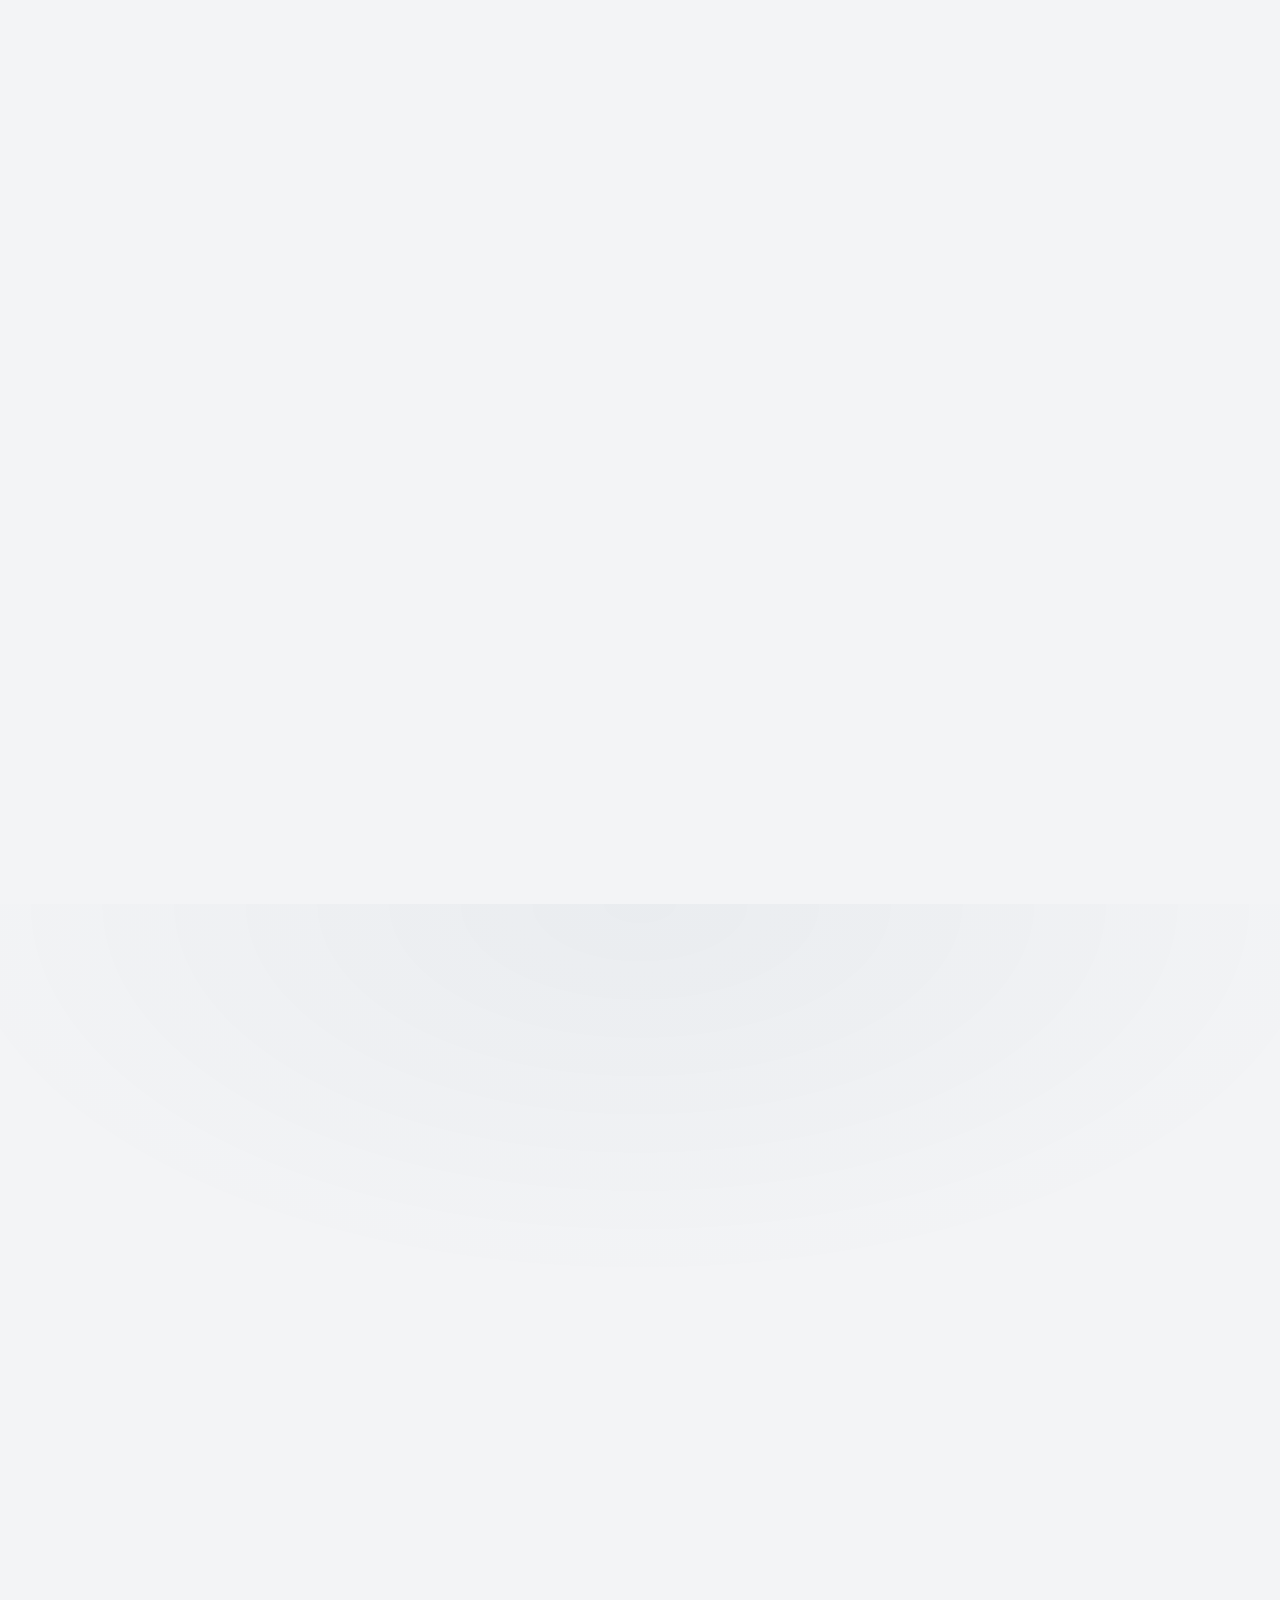
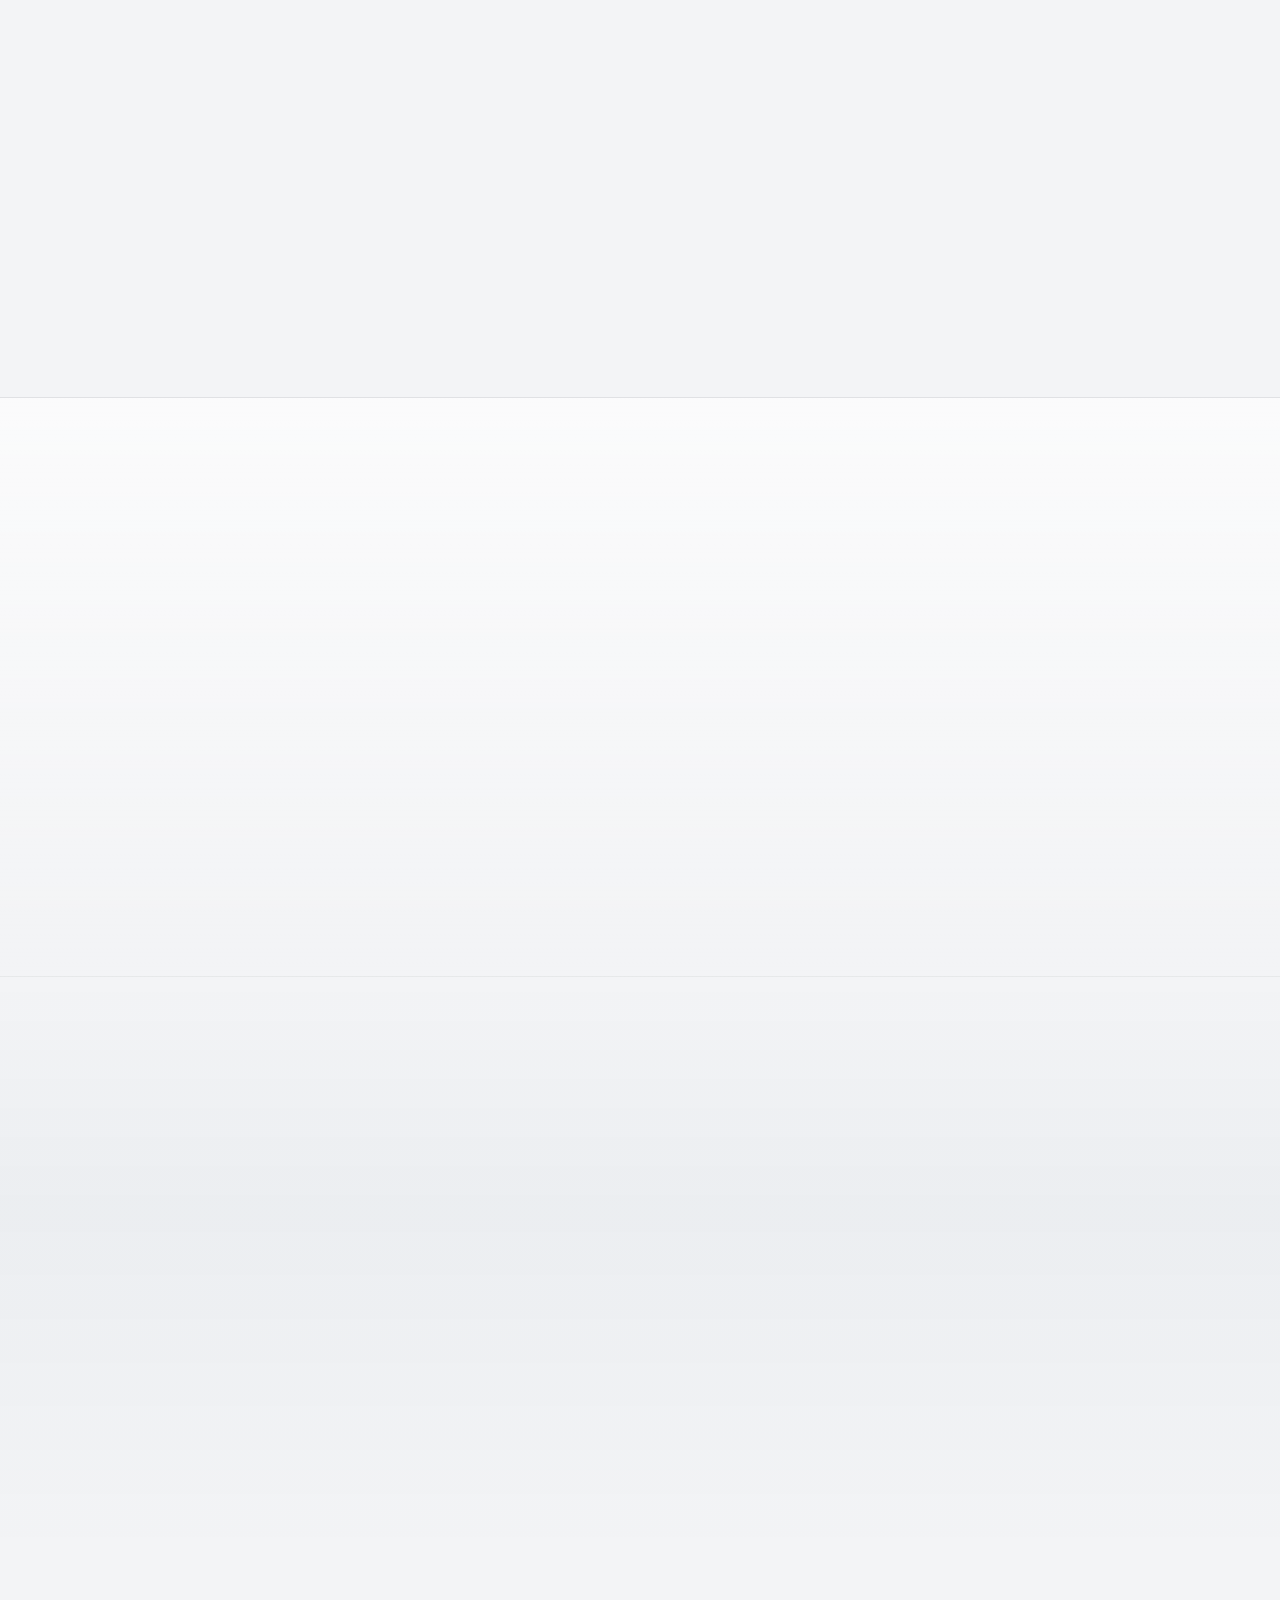
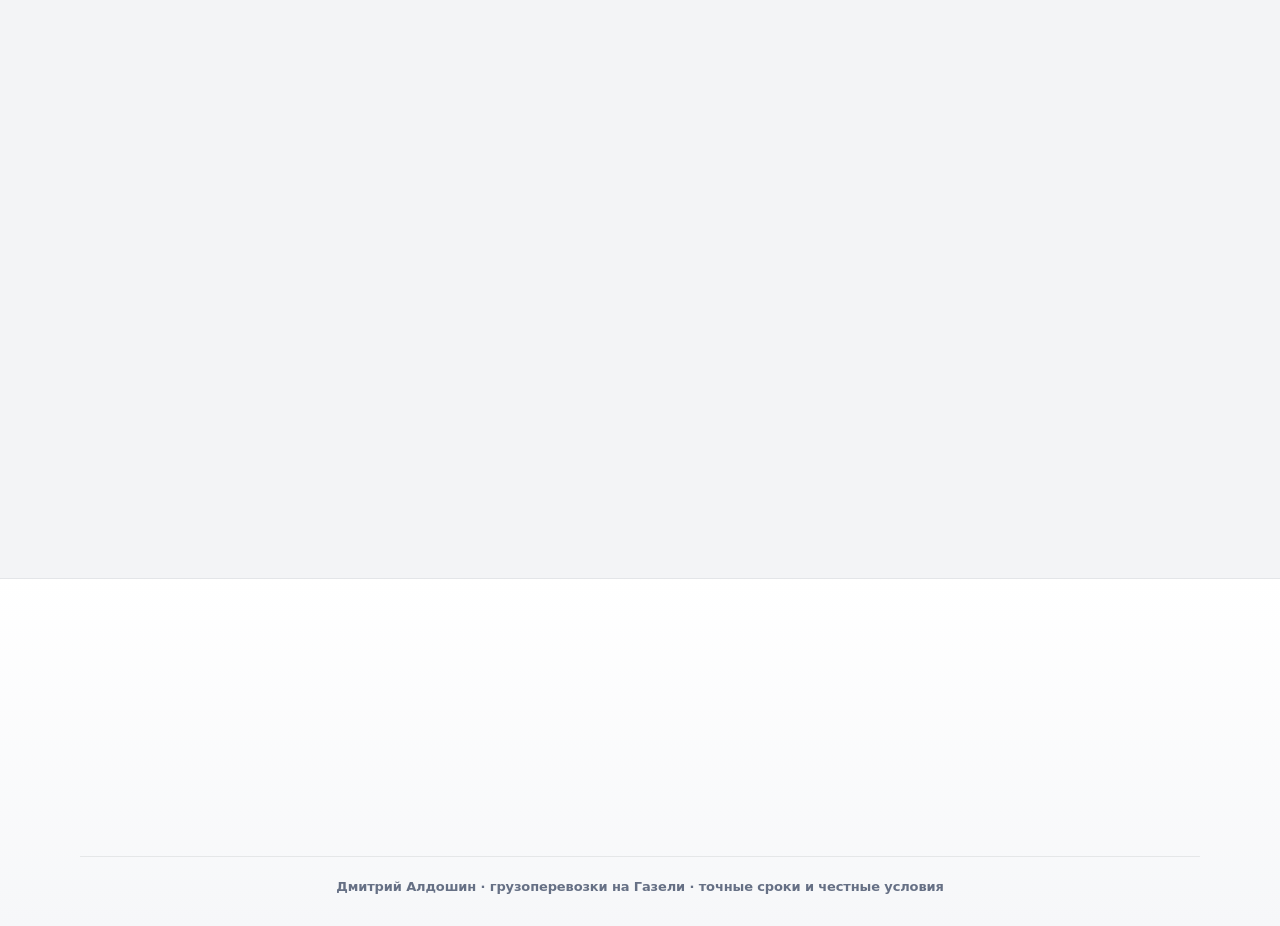
==== commit 48f1eec7: "надписи" ====
--- a/index.html
+++ b/index.html
@@ -275,35 +275,35 @@
           <p class="section-lead">Опора на прямой контакт и предсказуемость — без лишних звеньев между вами и перевозкой.</p>
         </div>
         <div class="adv-grid">
-          <article class="adv-item reveal-scale d-1">
+          <article class="card glass adv-item reveal-up d-1">
             <span class="adv-index" aria-hidden="true">01</span>
             <div>
               <h3>Прямой контакт без посредников</h3>
               <p class="adv-desc">Обсуждаете маршрут и детали с тем, кто поедет с грузом — без перекидания ответственности.</p>
             </div>
           </article>
-          <article class="adv-item reveal-scale d-2">
+          <article class="card glass adv-item reveal-up d-2">
             <span class="adv-index" aria-hidden="true">02</span>
             <div>
               <h3>Понятные условия без сюрпризов</h3>
               <p class="adv-desc">Согласуем ориентир по цене и формат работы до выезда — без скрытых доплат в процессе.</p>
             </div>
           </article>
-          <article class="adv-item reveal-scale d-3">
+          <article class="card glass adv-item reveal-up d-3">
             <span class="adv-index" aria-hidden="true">03</span>
             <div>
               <h3>Аккуратная работа с грузом</h3>
               <p class="adv-desc">Спокойная погрузка и дорога: вещи доезжают в том виде, в каком сдали в кузов.</p>
             </div>
           </article>
-          <article class="adv-item reveal-scale d-4">
+          <article class="card glass adv-item reveal-up d-4">
             <span class="adv-index" aria-hidden="true">04</span>
             <div>
               <h3>Опыт междугородних перевозок</h3>
               <p class="adv-desc">Привычный формат дальних рейсов и межгорода — дисциплина и уверенное вождение по трассе.</p>
             </div>
           </article>
-          <article class="adv-item adv-item--wide reveal-scale d-5">
+          <article class="card glass adv-item adv-item--wide reveal-up d-5">
             <span class="adv-index" aria-hidden="true">05</span>
             <div>
               <h3>Быстрая реакция на запрос</h3>
--- a/styles.css
+++ b/styles.css
@@ -1072,8 +1072,9 @@
 .adv-grid {
   display: grid;
   grid-template-columns: repeat(2, minmax(0, 1fr));
-  gap: 20px 22px;
-  max-width: 920px;
+  gap: 22px 24px;
+  width: 100%;
+  max-width: min(960px, 100%);
   margin: 0 auto;
 }
 
@@ -1082,12 +1083,9 @@
   gap: 18px;
   align-items: flex-start;
   padding: 22px 22px 22px 20px;
+  text-align: left;
   border-radius: var(--radius-sm);
-  background: var(--surface);
-  border: 1px solid var(--border);
   border-left: 3px solid var(--accent);
-  box-shadow: var(--shadow-xs);
-  text-align: left;
   transition:
     transform 0.32s var(--ease),
     box-shadow 0.32s var(--ease),
@@ -1095,9 +1093,7 @@
 }
 
 .adv-item:hover {
-  transform: translateY(-3px);
-  box-shadow: var(--shadow-md);
-  border-color: rgba(14, 61, 92, 0.14);
+  border-left-color: var(--accent-hover);
 }
 
 .adv-index {
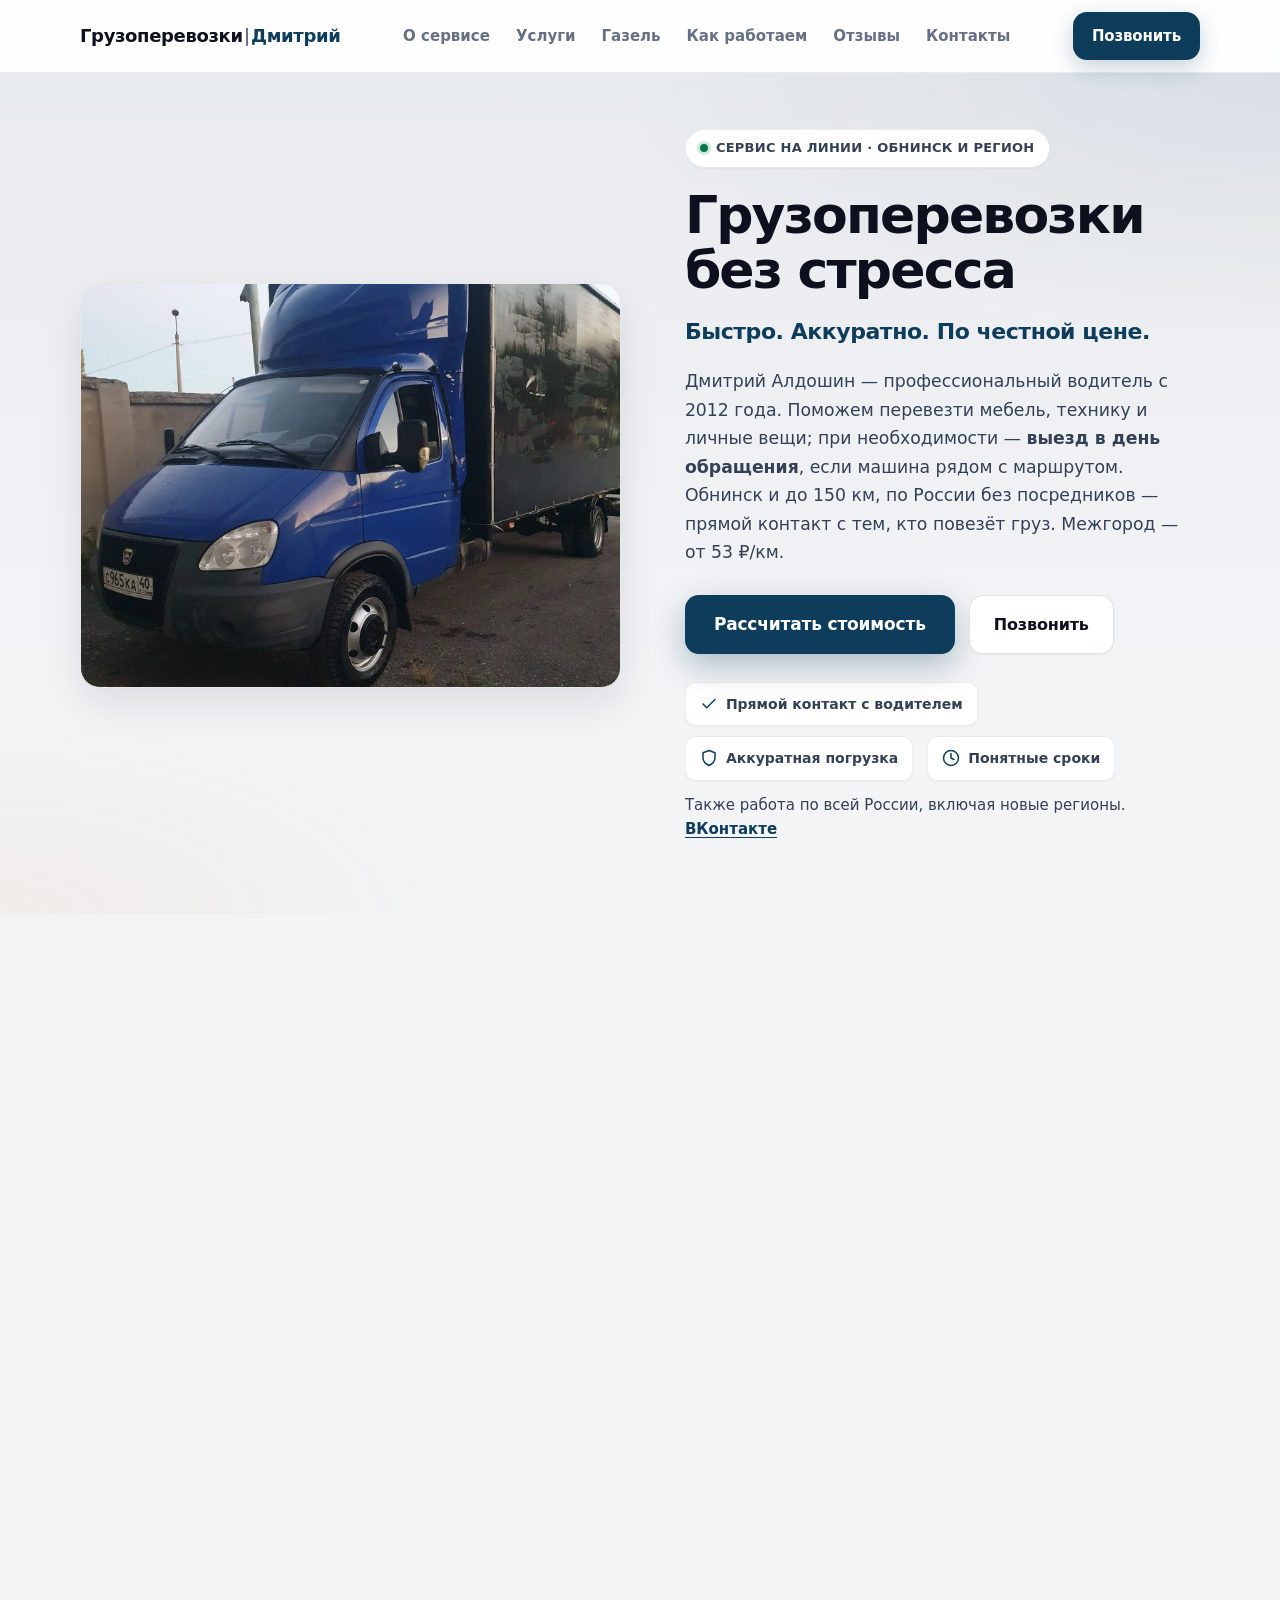
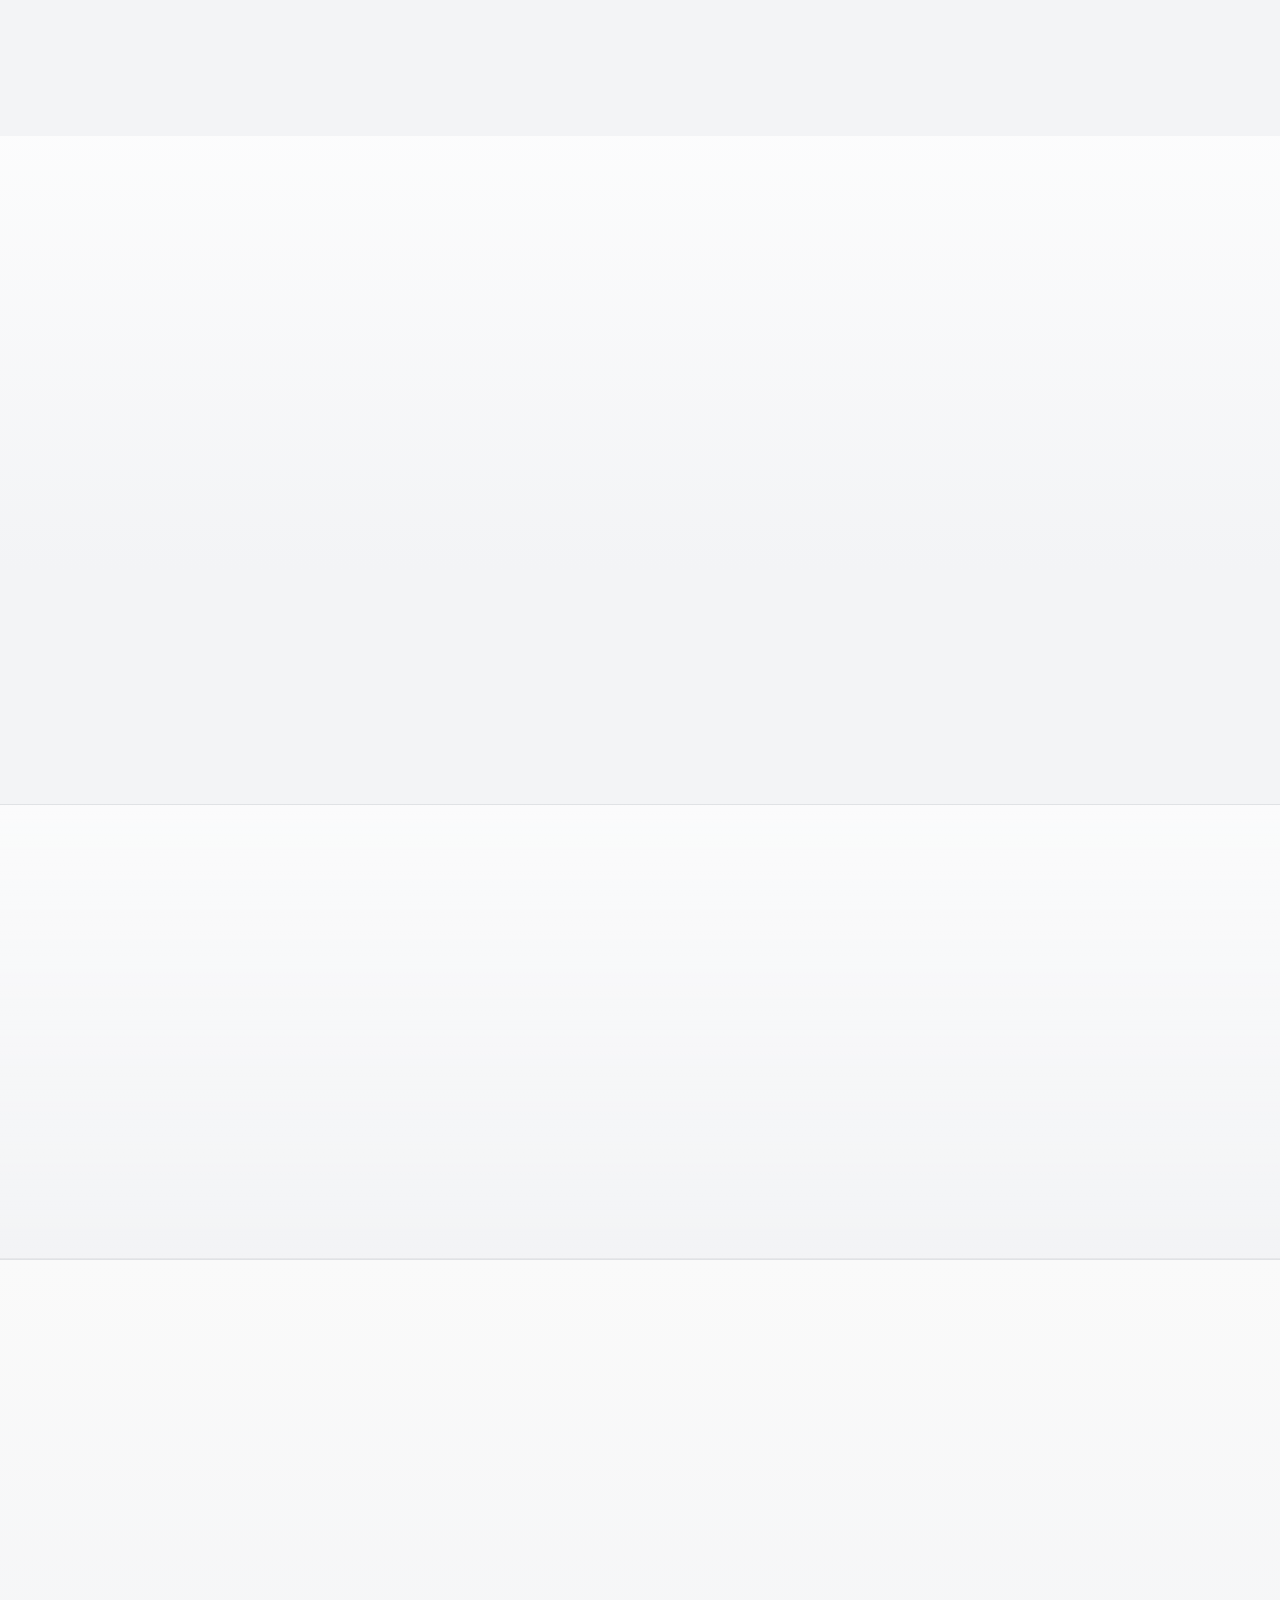
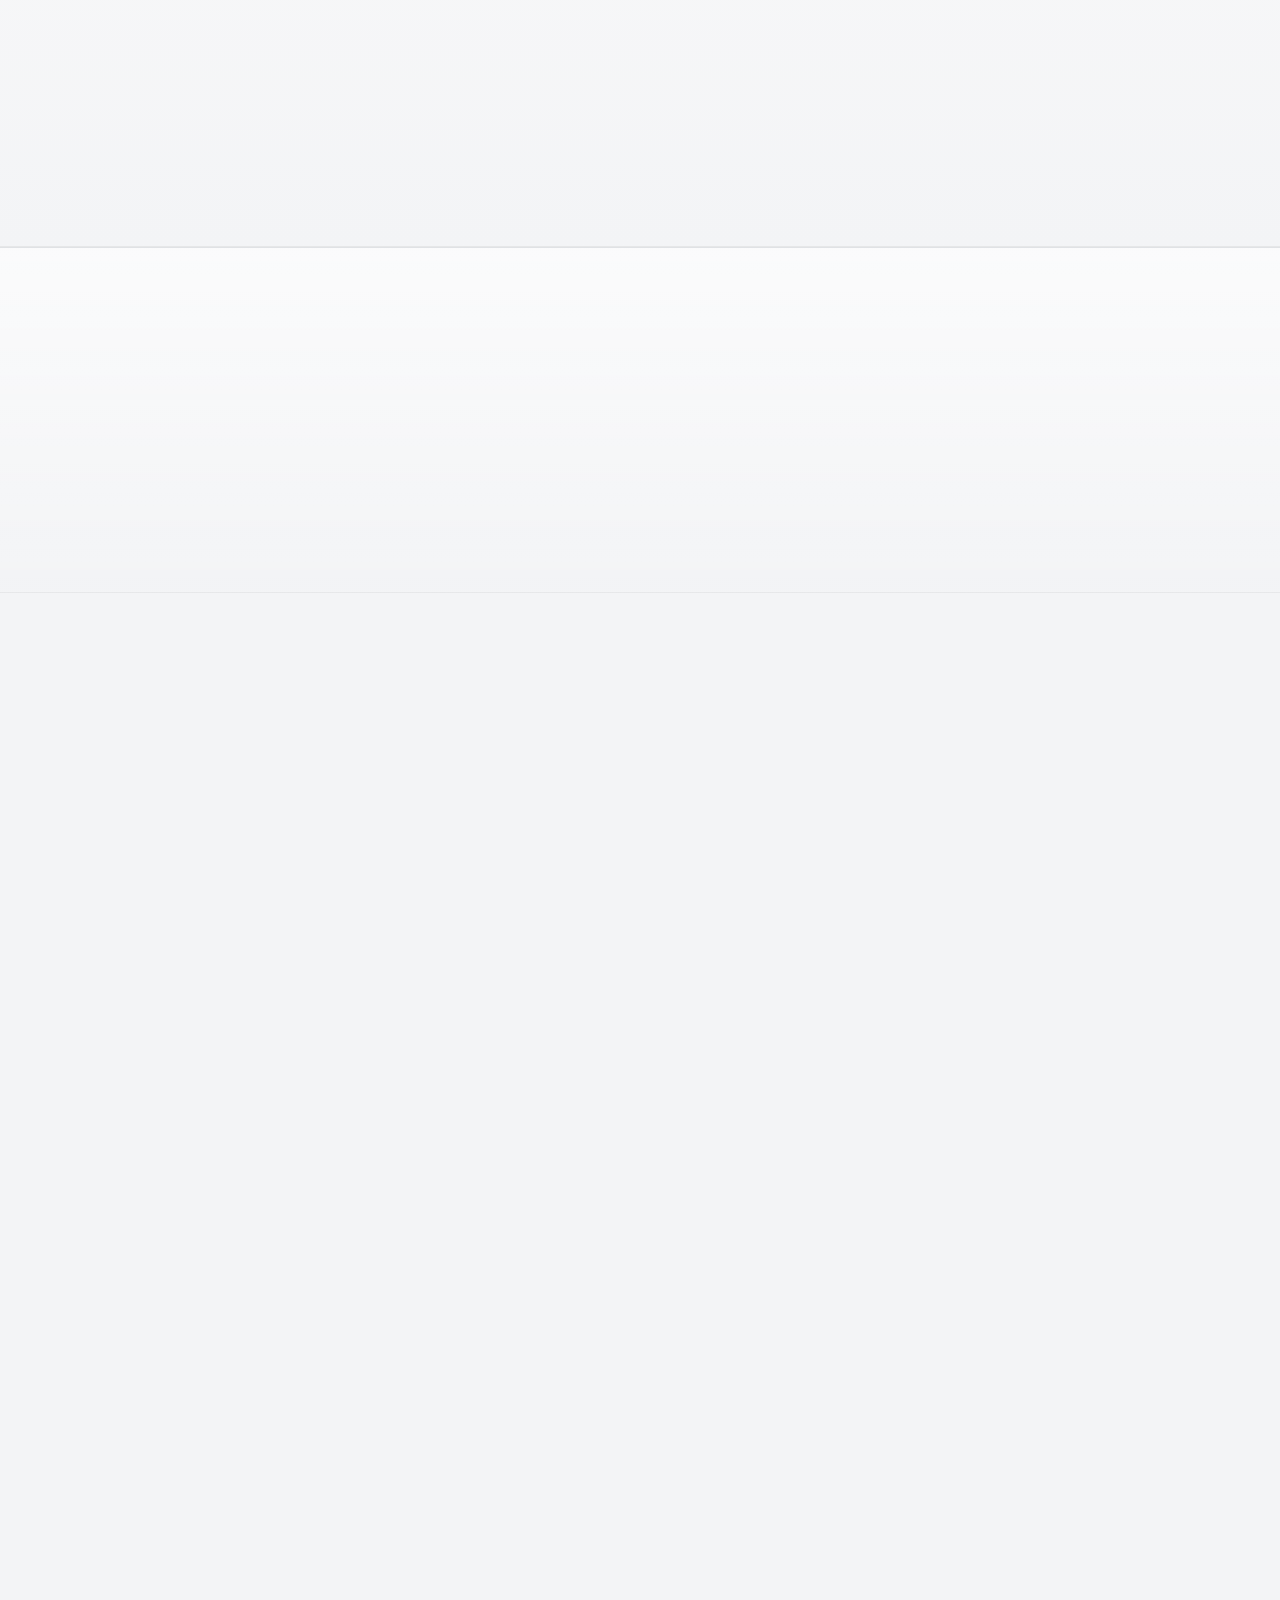
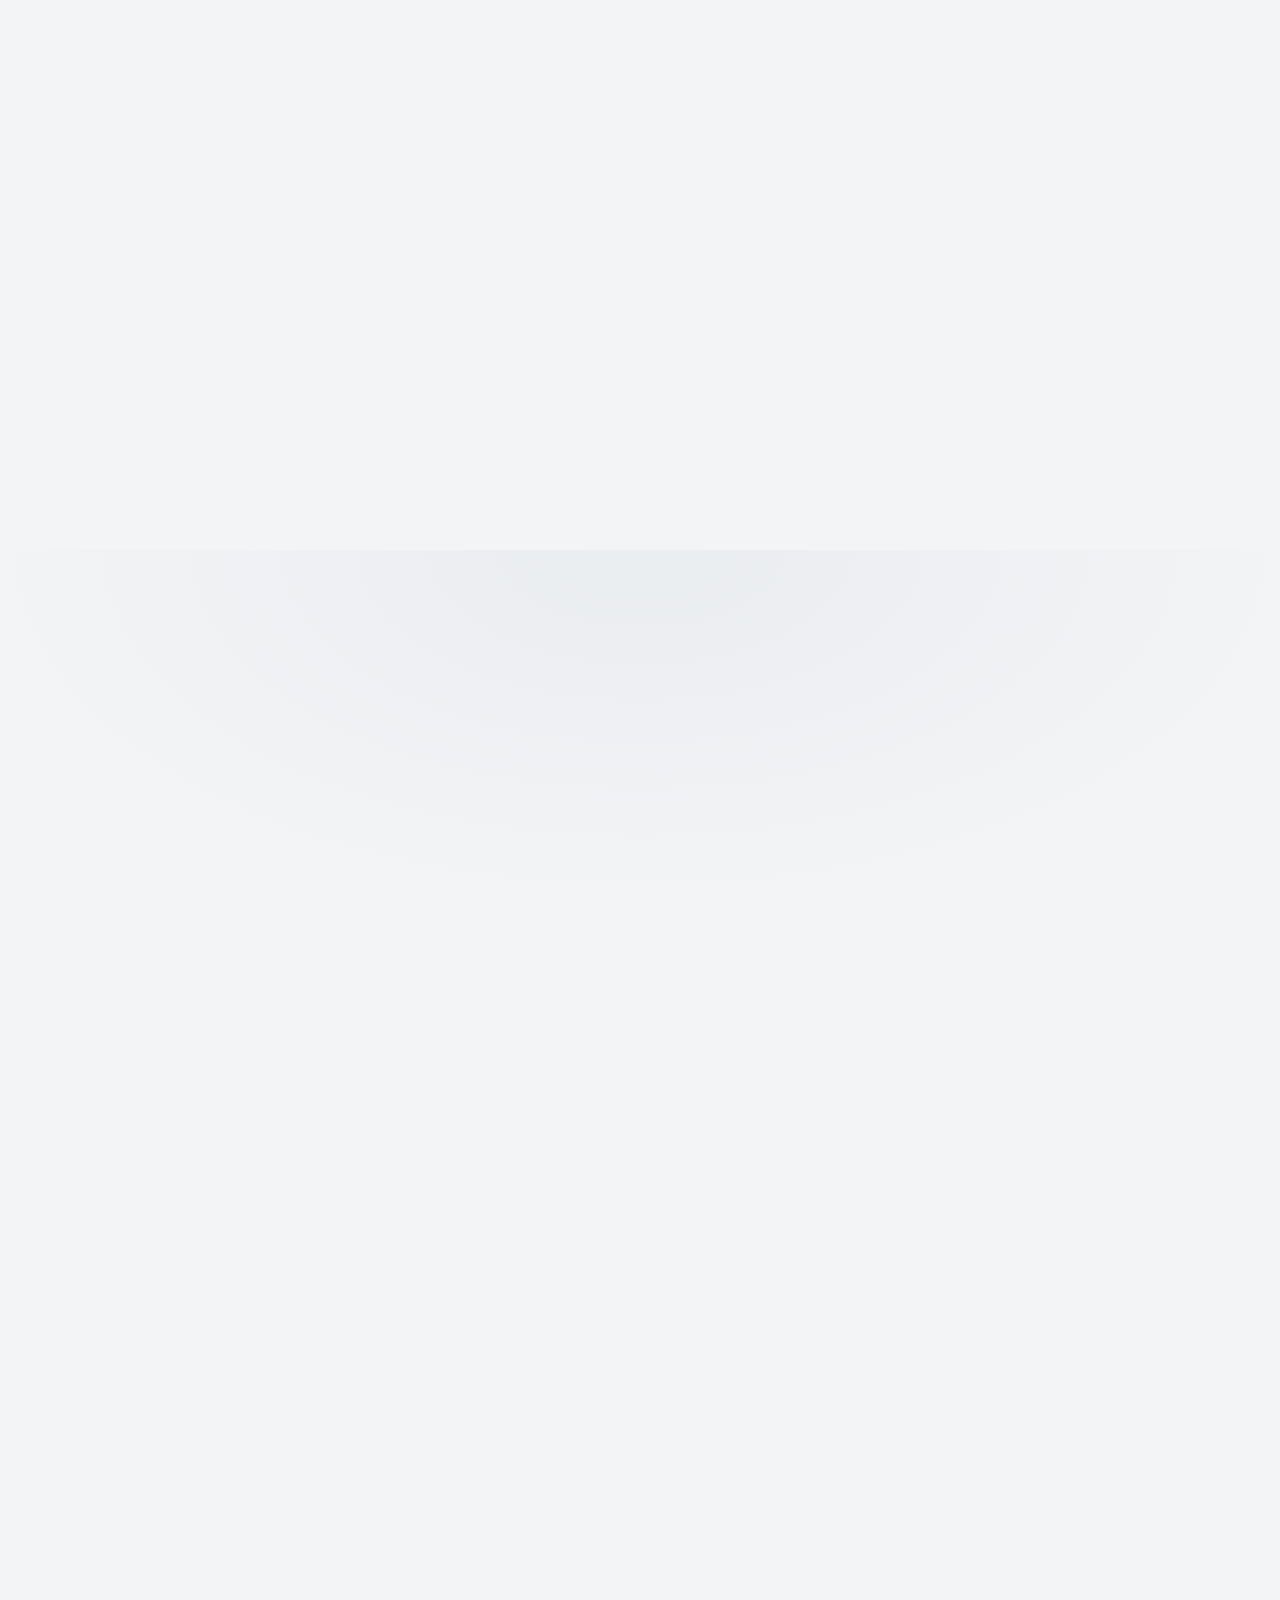
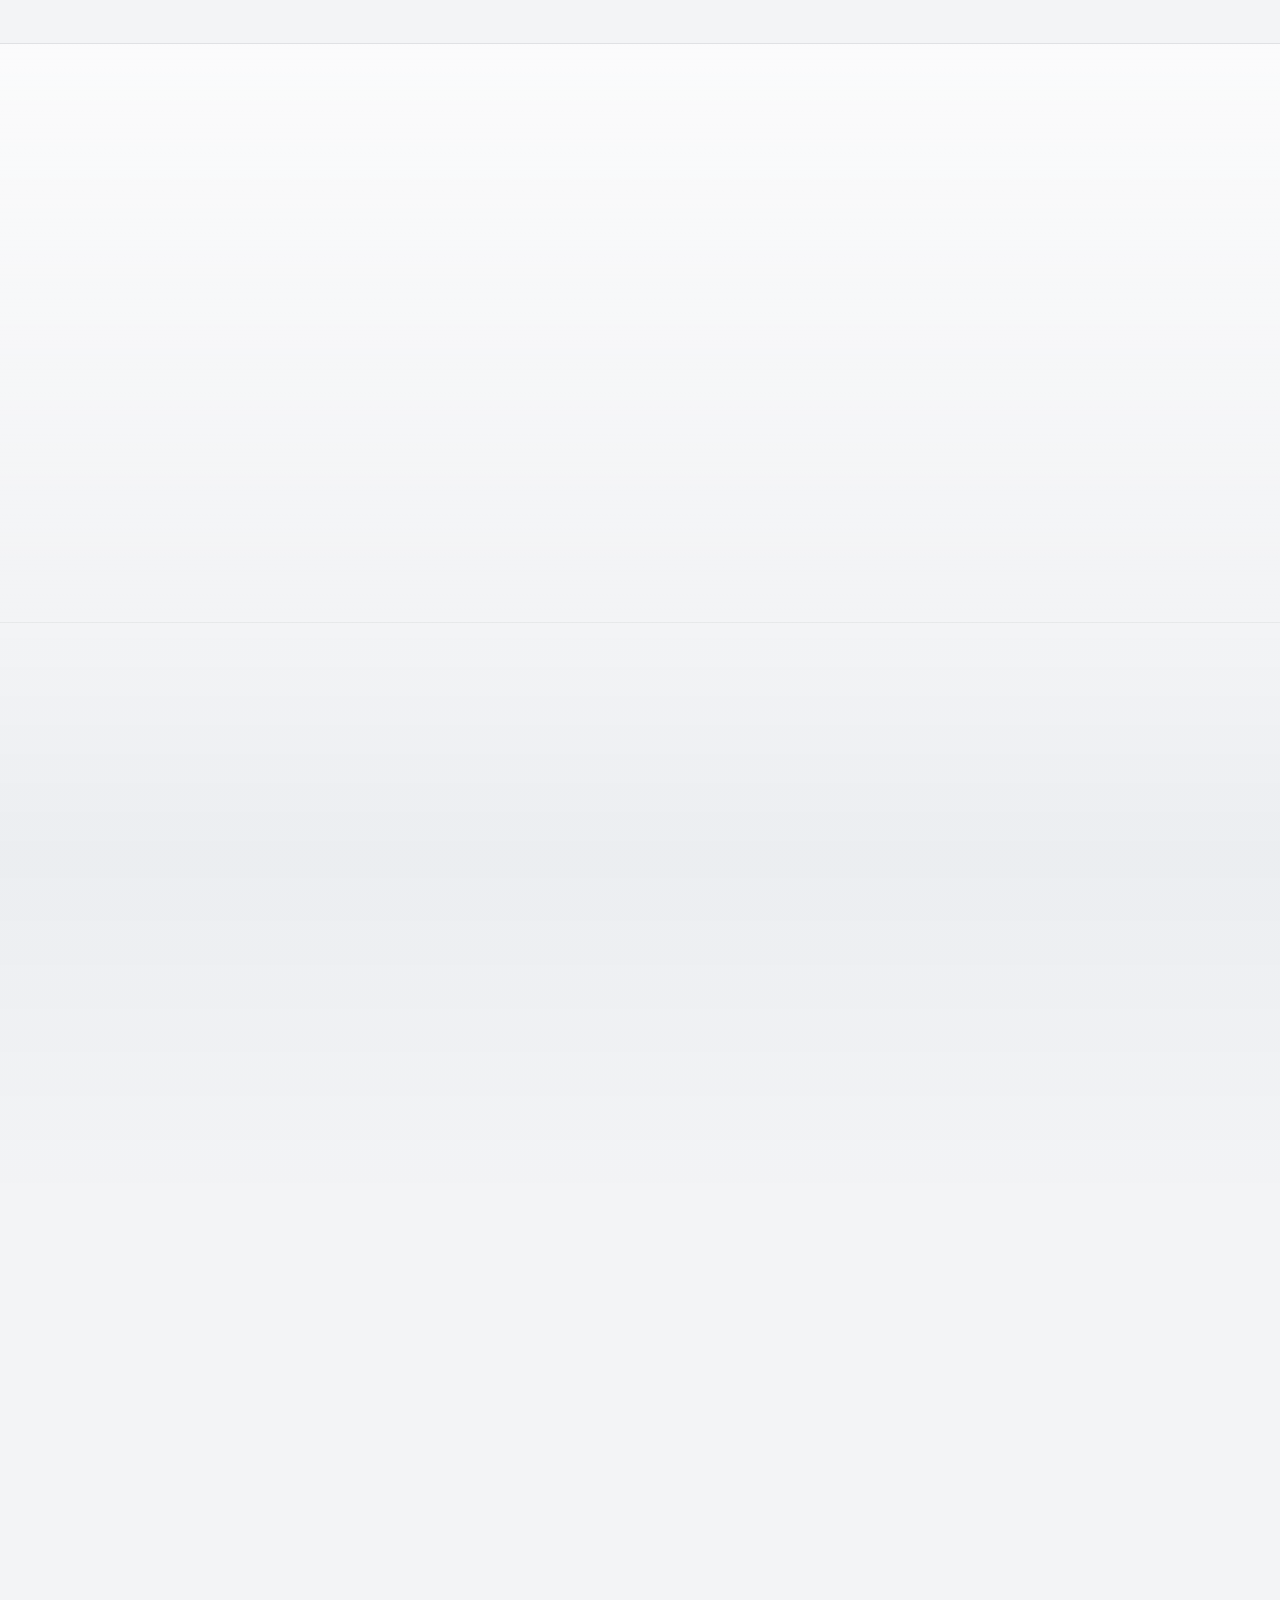
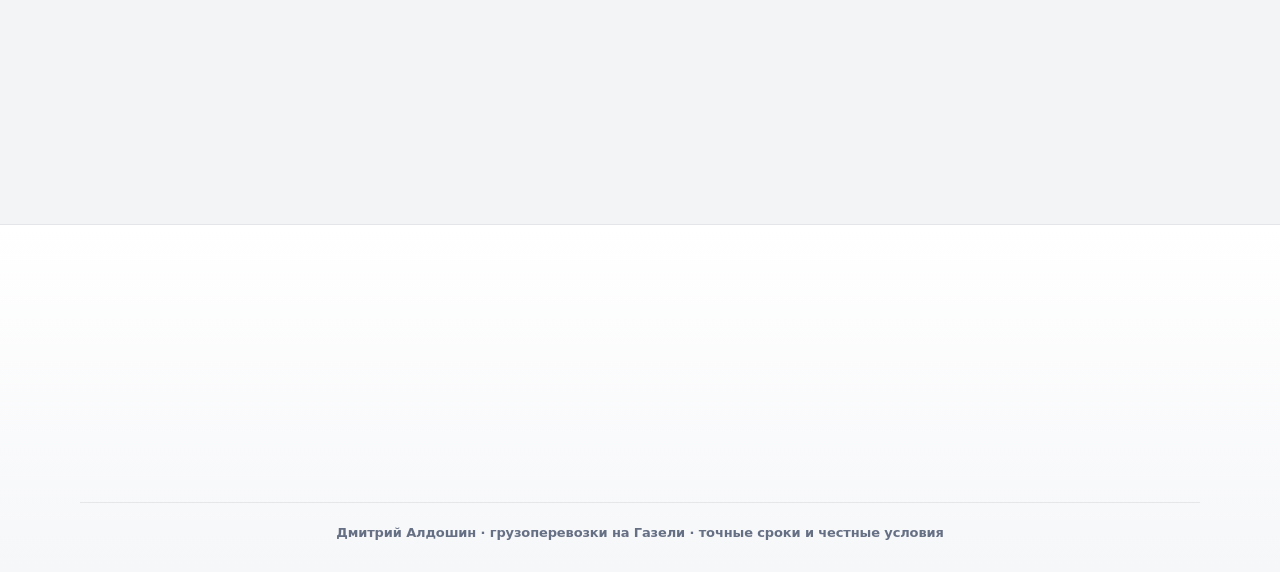
==== commit c0835230: "фото машины" ====
--- a/index.html
+++ b/index.html
@@ -190,15 +190,19 @@
         <p class="section-lead reveal-up d-1">Задняя, боковая и верхняя погрузка. До 13 европалет и 2500 кг.</p>
         <div class="truck-work-photos">
           <figure class="truck-work-shot reveal-scale d-2">
-            <div class="truck-work-frame">
-              <img src="машина вид спереди.png" alt="Газель Дмитрия в работе — вид спереди" width="1200" height="900" loading="lazy" decoding="async">
-            </div>
+            <button type="button" class="truck-work-trigger" data-truck-lightbox data-caption="Спереди: удобный заезд под погрузку и рабочая высота кузова" aria-label="Открыть фото крупно: вид спереди Газели">
+              <span class="truck-work-frame">
+                <img src="машина вид спереди.png" alt="Газель Дмитрия в работе — вид спереди" width="1200" height="900" loading="lazy" decoding="async">
+              </span>
+            </button>
             <figcaption class="truck-work-caption">Спереди: удобный заезд под погрузку и рабочая высота кузова</figcaption>
           </figure>
           <figure class="truck-work-shot reveal-scale d-3">
-            <div class="truck-work-frame">
-              <img src="машина вид сзади.png" alt="Газель Дмитрия в работе — вид сзади" width="1200" height="900" loading="lazy" decoding="async">
-            </div>
+            <button type="button" class="truck-work-trigger" data-truck-lightbox data-caption="Сзади: задняя и боковая погрузка через ворота, аккуратное крепление груза" aria-label="Открыть фото крупно: вид сзади Газели">
+              <span class="truck-work-frame">
+                <img src="машина вид сзади.png" alt="Газель Дмитрия в работе — вид сзади" width="1200" height="900" loading="lazy" decoding="async">
+              </span>
+            </button>
             <figcaption class="truck-work-caption">Сзади: задняя и боковая погрузка через ворота, аккуратное крепление груза</figcaption>
           </figure>
         </div>
@@ -556,6 +560,15 @@
       Дмитрий Алдошин · грузоперевозки на Газели · точные сроки и честные условия
     </div>
   </footer>
+  <dialog id="truck-lightbox" class="truck-lightbox" aria-label="Просмотр фотографии Газели">
+    <div class="truck-lightbox-inner">
+      <button type="button" class="truck-lightbox-close" aria-label="Закрыть">
+        <svg width="20" height="20" viewBox="0 0 24 24" fill="none" aria-hidden="true" focusable="false"><path d="M18 6L6 18M6 6l12 12" stroke="currentColor" stroke-width="2" stroke-linecap="round"/></svg>
+      </button>
+      <img class="truck-lightbox-img" src="машина вид спереди.png" alt="" width="1200" height="900">
+      <p class="truck-lightbox-caption"></p>
+    </div>
+  </dialog>
   <script src="main.js" defer></script>
 </body>
 </html>
--- a/styles.css
+++ b/styles.css
@@ -887,11 +887,11 @@
 
 .truck-work-photos {
   display: grid;
-  grid-template-columns: 1.2fr 0.8fr;
-  gap: 28px 32px;
-  max-width: 1040px;
+  grid-template-columns: repeat(2, minmax(0, 1fr));
+  gap: 24px 28px;
+  max-width: 720px;
   margin: 0 auto;
-  align-items: start;
+  align-items: stretch;
 }
 
 .truck-work-shot {
@@ -899,14 +899,38 @@
   display: flex;
   flex-direction: column;
   gap: 12px;
+  min-width: 0;
+}
+
+.truck-work-trigger {
+  display: block;
+  width: 100%;
+  margin: 0;
+  padding: 0;
+  border: 0;
+  background: none;
+  font: inherit;
+  cursor: zoom-in;
+  text-align: left;
+  border-radius: var(--radius);
+  -webkit-tap-highlight-color: transparent;
+}
+
+.truck-work-trigger:focus-visible {
+  outline: 2px solid var(--accent);
+  outline-offset: 3px;
 }
 
 .truck-work-frame {
+  display: block;
   border-radius: var(--radius);
   overflow: hidden;
   border: 1px solid var(--border);
   box-shadow: var(--shadow-img);
   background: var(--surface-2);
+  aspect-ratio: 4 / 3;
+  max-height: min(240px, 42vw);
+  margin-inline: auto;
   transition:
     box-shadow 0.4s var(--ease-soft),
     transform 0.45s var(--ease-soft);
@@ -920,6 +944,9 @@
 .truck-work-frame img {
   display: block;
   width: 100%;
+  height: 100%;
+  object-fit: cover;
+  object-position: center;
   filter: var(--img-filter);
   transition: transform 0.65s var(--ease-soft);
 }
@@ -930,29 +957,107 @@
 
 .truck-work-caption {
   margin: 0;
-  padding: 14px 12px 0 12px;
-  font-size: 13px;
+  padding: 10px 12px 0 12px;
+  font-size: 12px;
   font-weight: 600;
   line-height: 1.5;
   color: var(--muted);
   letter-spacing: 0.01em;
   border-left: 2px solid rgba(14, 61, 92, 0.22);
   margin-left: 2px;
-  margin-top: 2px;
-  max-width: 38rem;
-}
-
-.truck-work-photos .truck-work-shot:last-child .truck-work-frame {
-  margin-top: clamp(28px, 5vw, 64px);
+  max-width: none;
+}
+
+/* Lightbox: фото Газели */
+
+.truck-lightbox {
+  padding: 0;
+  border: none;
+  width: min(96vw, 1040px);
+  max-height: 96vh;
+  background: transparent;
+  margin: auto;
+}
+
+.truck-lightbox::backdrop {
+  background: rgba(12, 17, 29, 0.76);
+  backdrop-filter: blur(6px);
+  -webkit-backdrop-filter: blur(6px);
+}
+
+.truck-lightbox-inner {
+  position: relative;
+  padding: 20px 18px 18px;
+  border-radius: var(--radius);
+  background: var(--surface);
+  box-shadow: var(--shadow-lg);
+  border: 1px solid var(--border);
+}
+
+.truck-lightbox-close {
+  position: absolute;
+  top: 12px;
+  right: 12px;
+  z-index: 2;
+  display: flex;
+  align-items: center;
+  justify-content: center;
+  width: 44px;
+  height: 44px;
+  padding: 0;
+  border: 1px solid var(--border);
+  border-radius: var(--radius-xs);
+  background: var(--surface);
+  color: var(--text);
+  cursor: pointer;
+  box-shadow: var(--shadow-xs);
+  transition:
+    background 0.2s ease,
+    border-color 0.2s ease,
+    color 0.2s ease;
+}
+
+.truck-lightbox-close:hover {
+  background: var(--accent-soft);
+  border-color: rgba(14, 61, 92, 0.2);
+  color: var(--accent);
+}
+
+.truck-lightbox-close:focus-visible {
+  outline: 2px solid var(--accent);
+  outline-offset: 2px;
+}
+
+.truck-lightbox-img {
+  display: block;
+  width: 100%;
+  max-height: min(82vh, 900px);
+  height: auto;
+  object-fit: contain;
+  border-radius: var(--radius-xs);
+  background: var(--surface-2);
+}
+
+.truck-lightbox-caption {
+  margin: 14px 0 0;
+  font-size: 15px;
+  font-weight: 600;
+  line-height: 1.55;
+  color: var(--text-secondary);
+}
+
+.truck-lightbox-caption:empty {
+  display: none;
 }
 
 @media (max-width: 900px) {
   .truck-work-photos {
     grid-template-columns: 1fr;
-  }
-
-  .truck-work-photos .truck-work-shot:last-child .truck-work-frame {
-    margin-top: 0;
+    max-width: 400px;
+  }
+
+  .truck-work-frame {
+    max-height: min(260px, 58vw);
   }
 }
 
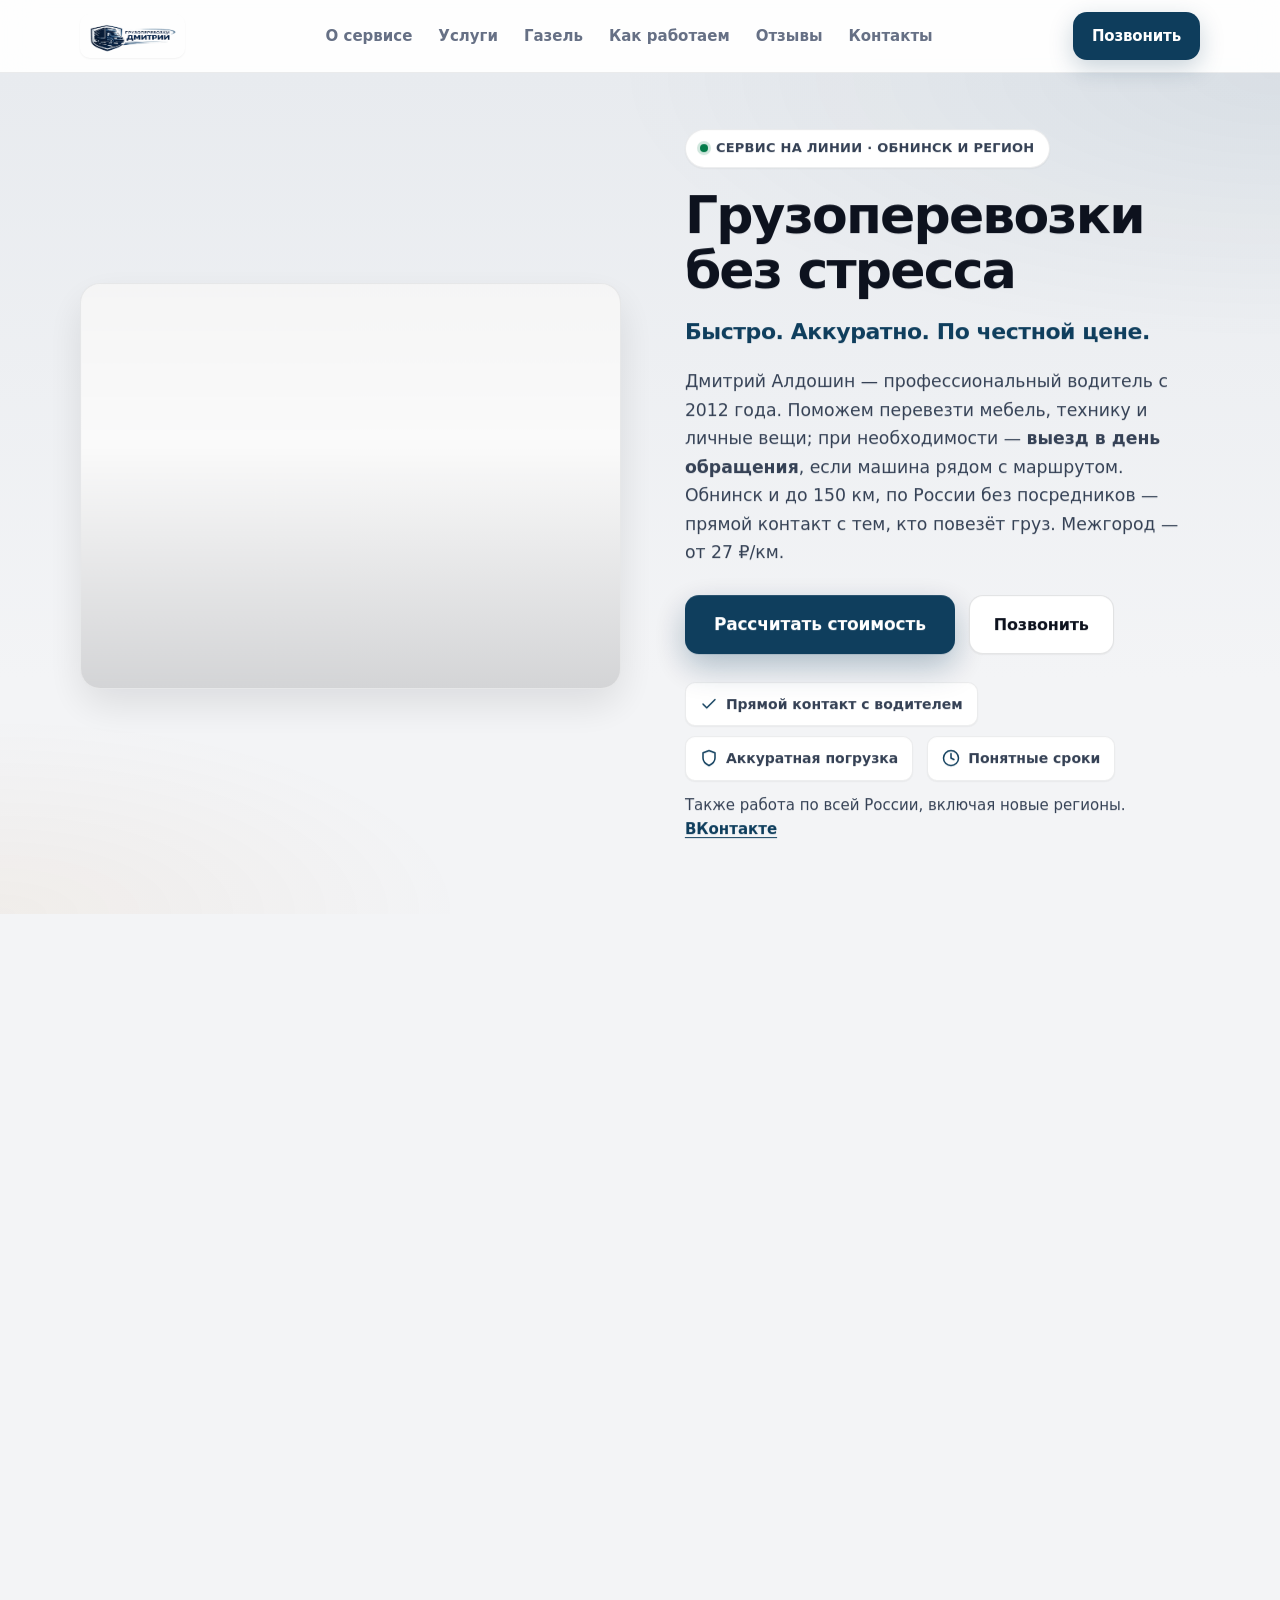
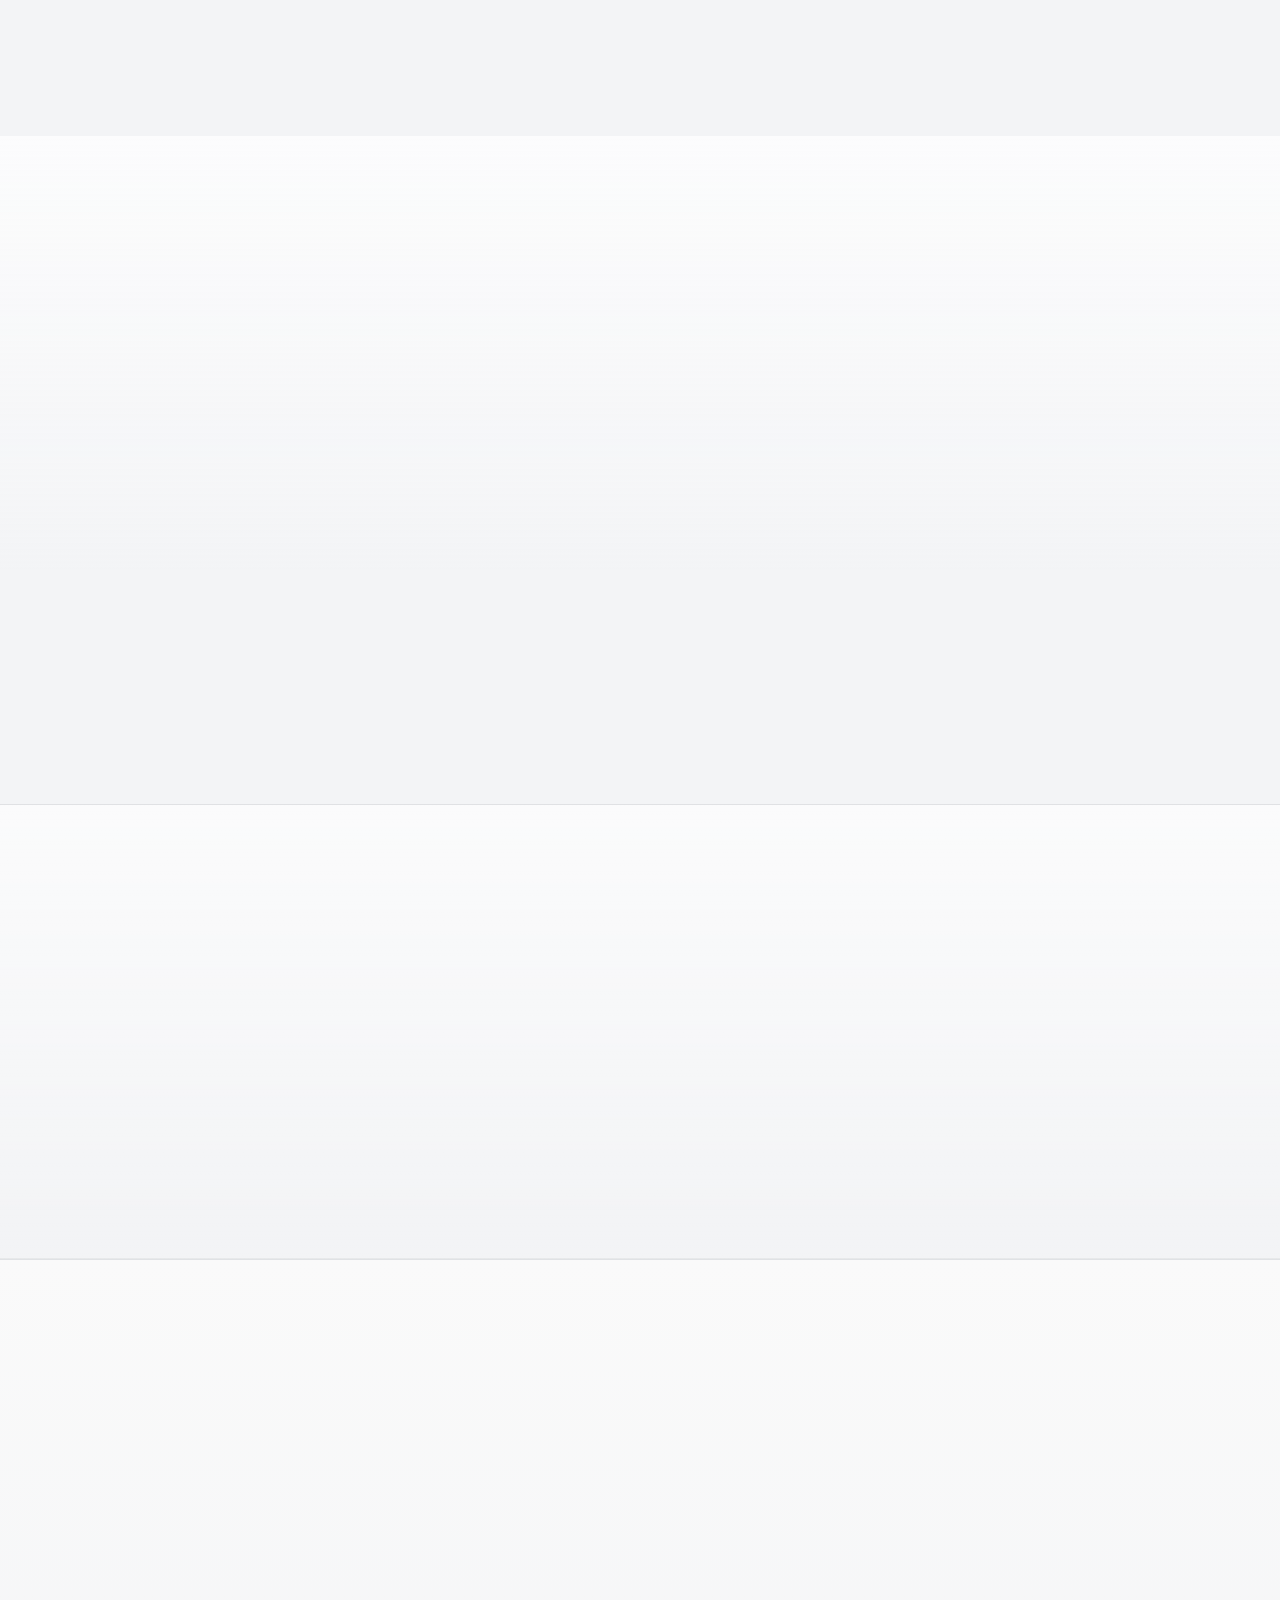
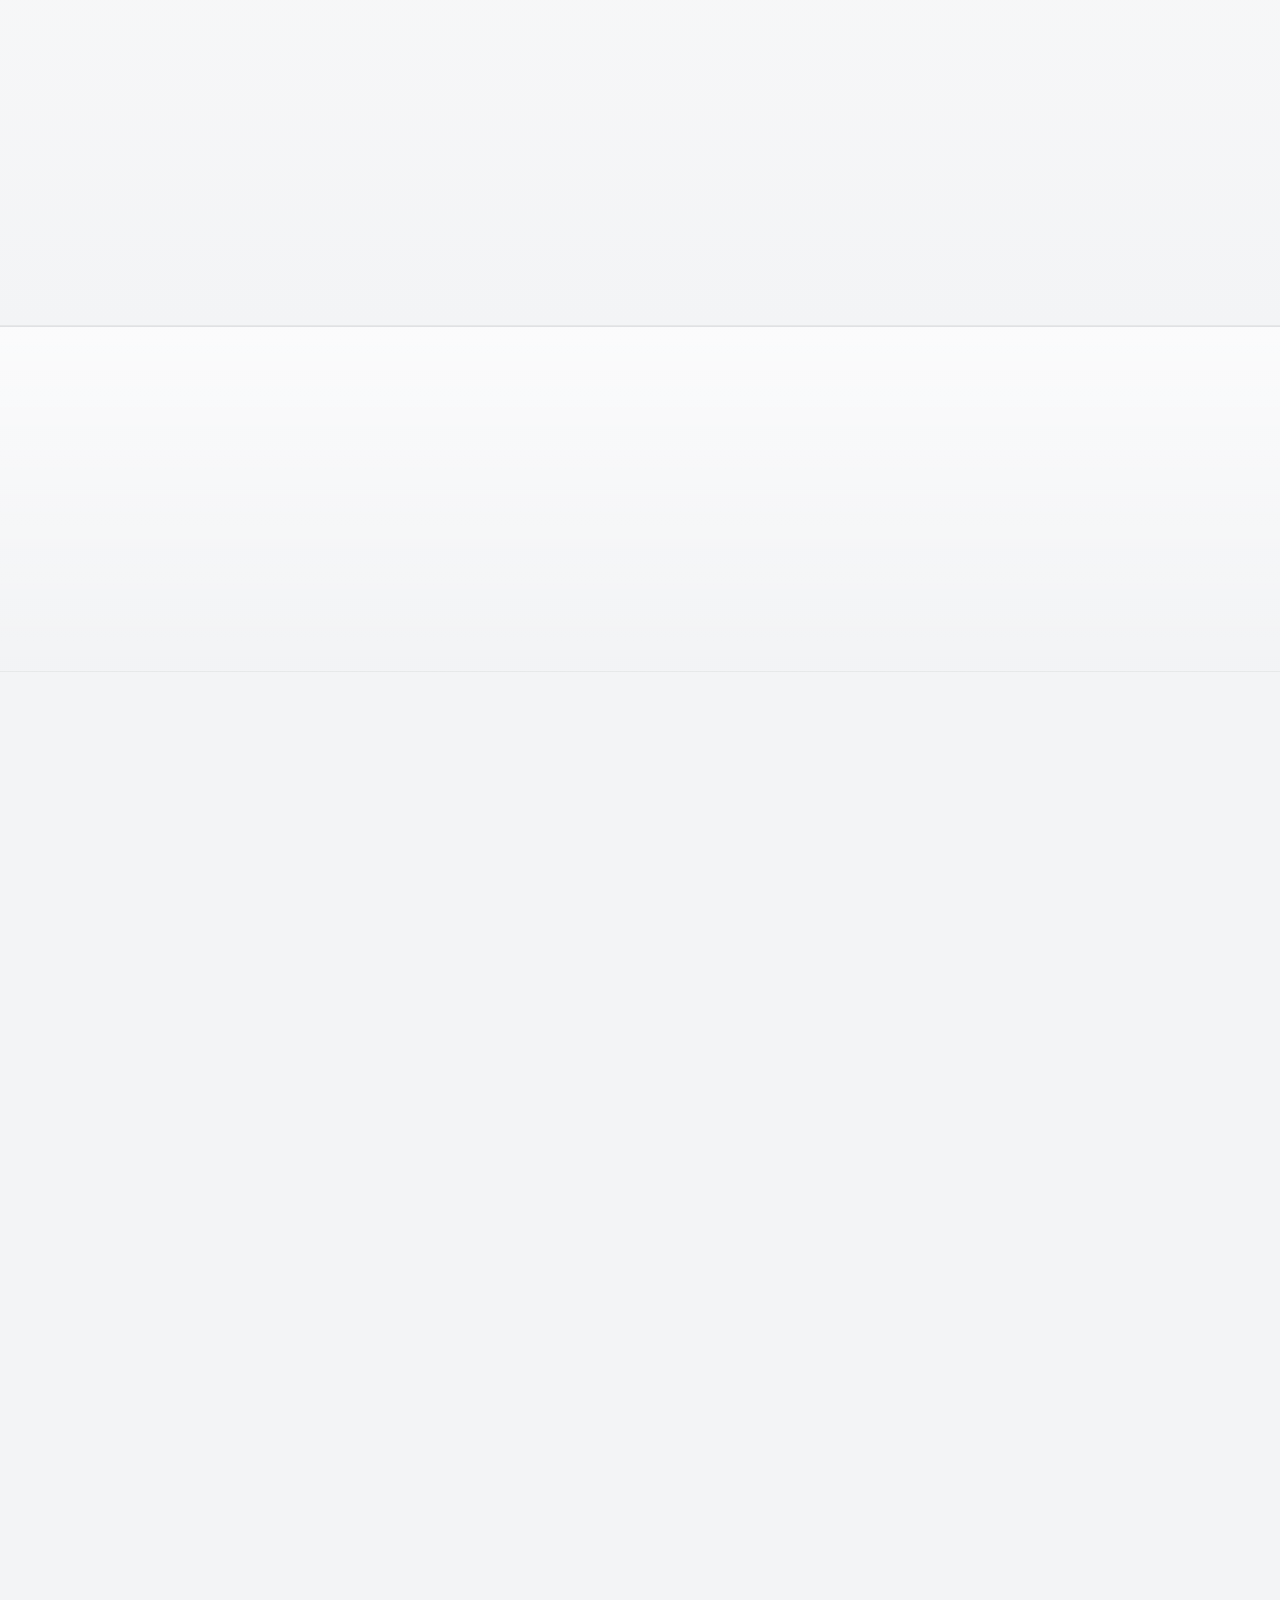
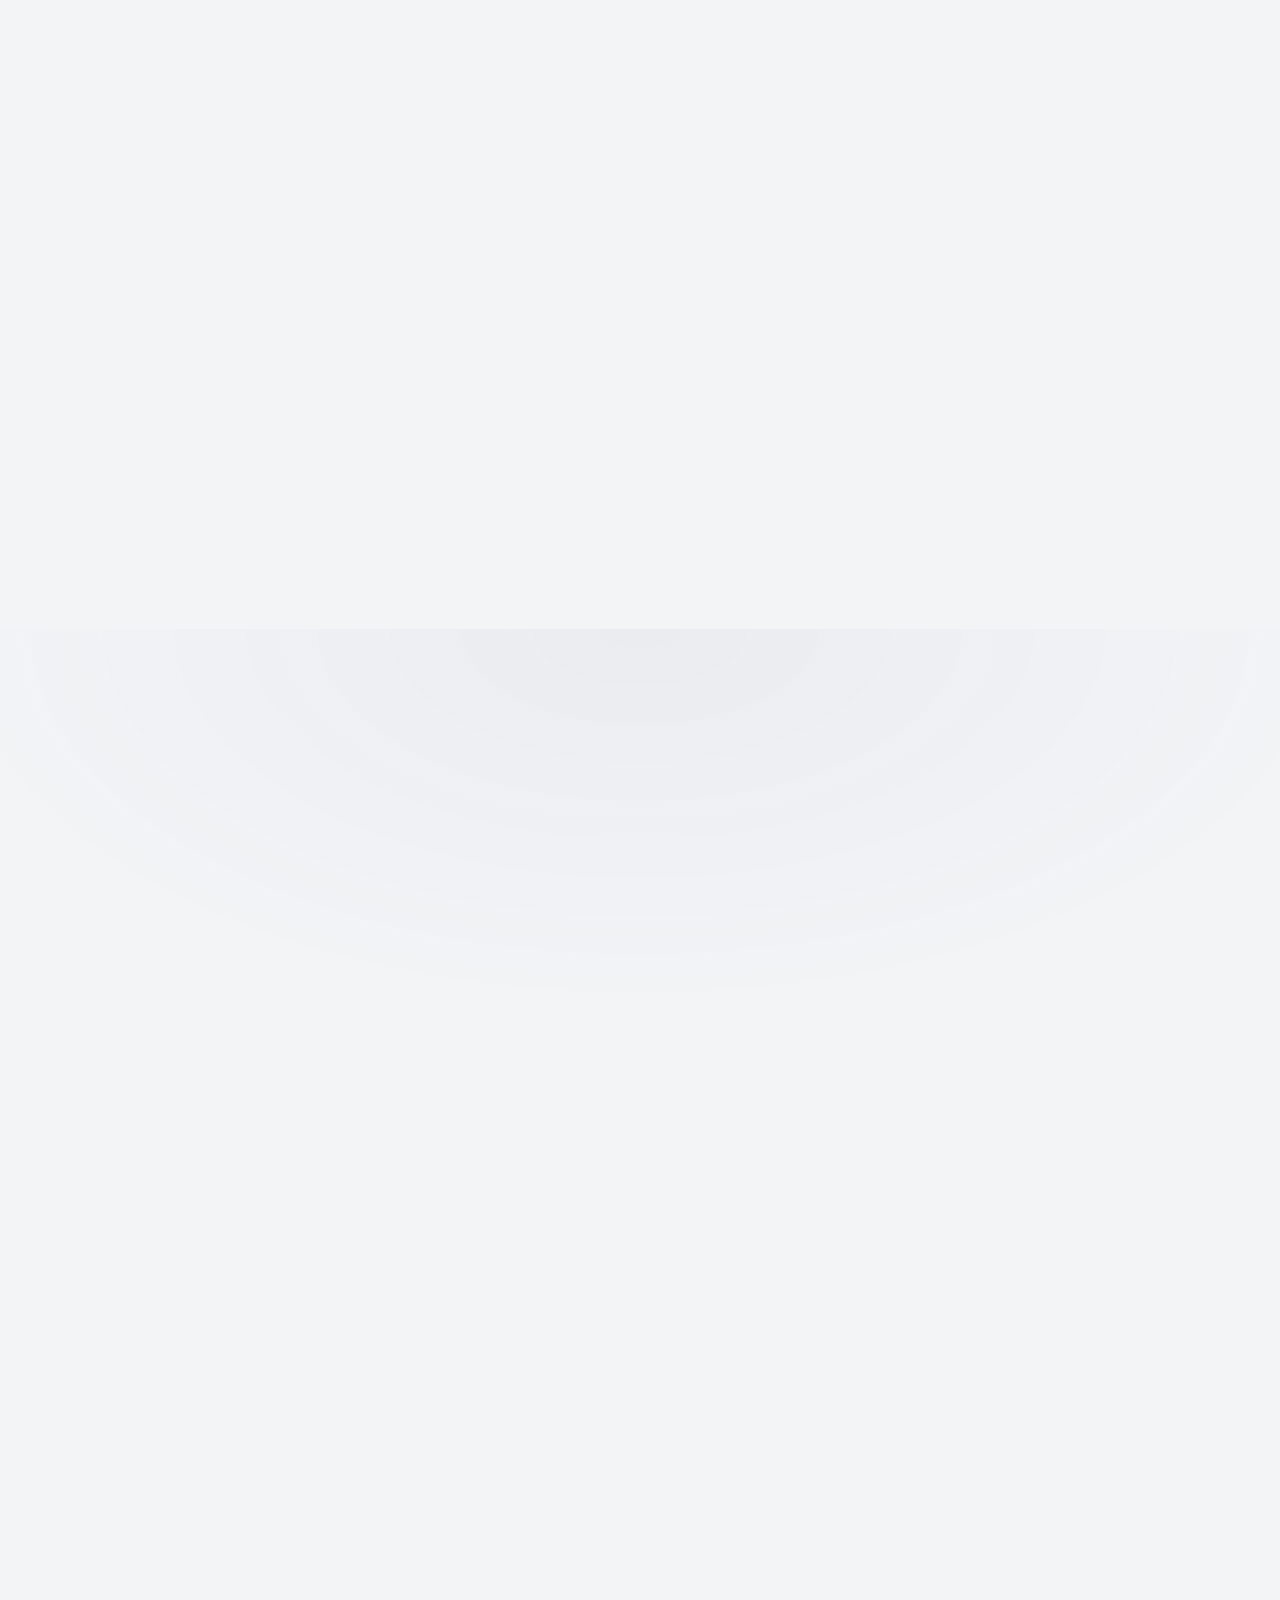
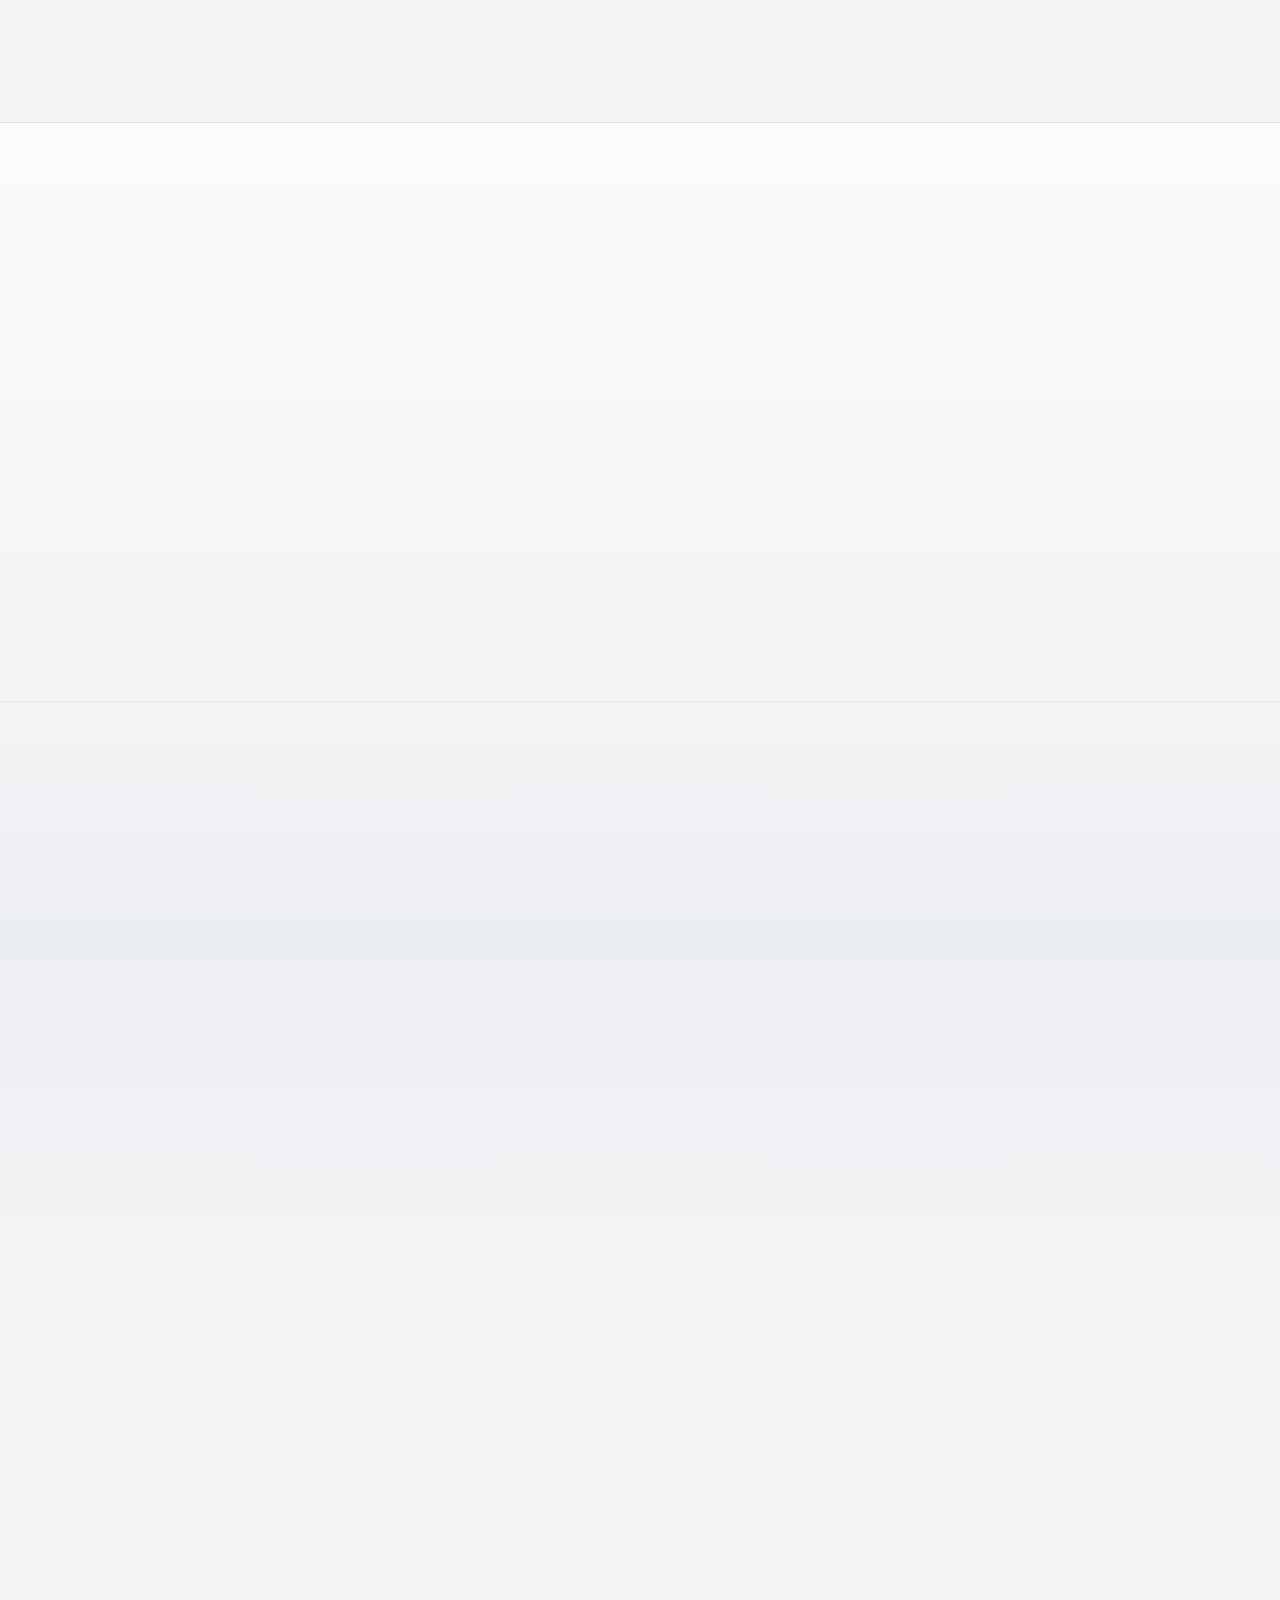
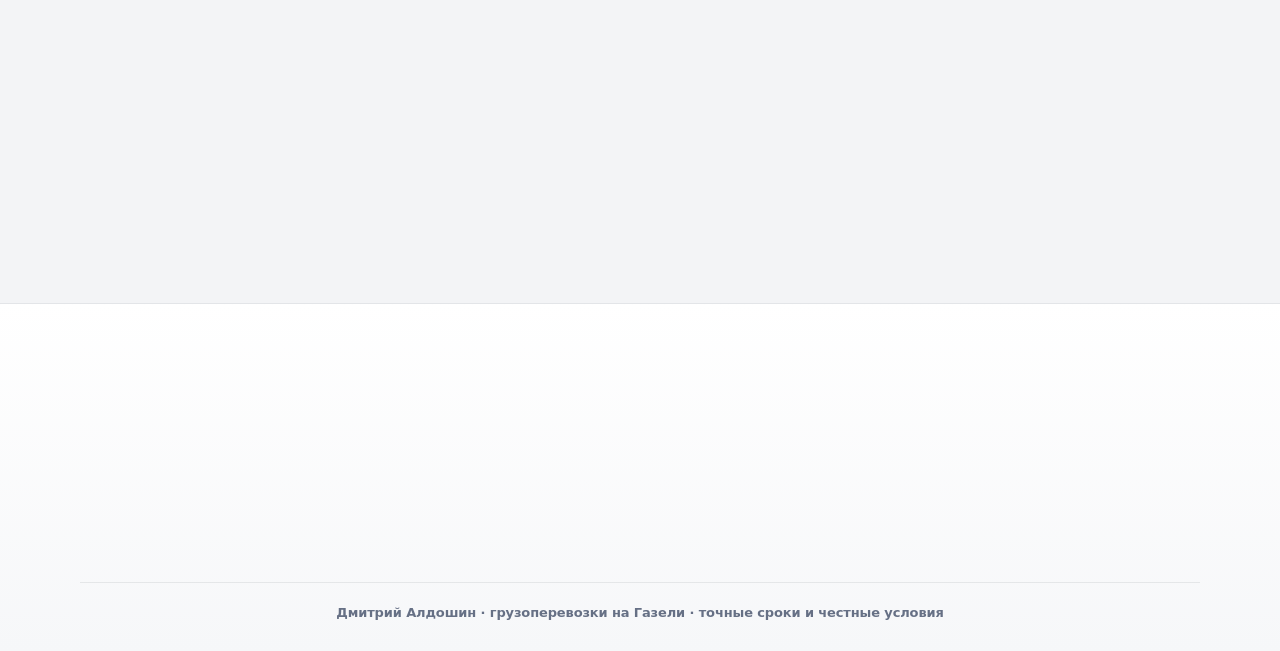
==== commit 9a7c9495: "логотип" ====
--- a/index.html
+++ b/index.html
@@ -14,10 +14,12 @@
   <link href="https://fonts.googleapis.com/css2?family=Cormorant+Garamond:ital,wght@0,600;0,700;1,600&family=DM+Sans:ital,opsz,wght@0,9..40,400;0,9..40,500;0,9..40,600;0,9..40,700;0,9..40,800&display=swap" rel="stylesheet">
   <link rel="stylesheet" href="styles.css">
 </head>
-<body>
+<body id="top">
   <header>
     <div class="container nav">
-      <div class="logo">Грузоперевозки<span class="logo-sep">|</span><span class="logo-accent">Дмитрий</span></div>
+      <a href="#top" class="logo logo-link logo-graphic" aria-label="Грузоперевозки Дмитрий — в начало страницы">
+        <img src="логотип.png" alt="" width="280" height="84" class="logo-img" decoding="async">
+      </a>
       <nav class="nav-links" aria-label="Основное меню">
         <a href="#trust">О сервисе</a>
         <a href="#services">Услуги</a>
@@ -532,7 +534,9 @@
   <footer class="footer">
     <div class="container footer-inner reveal-up">
       <div class="footer-brand">
-        <div class="footer-logo">Грузоперевозки<span class="logo-sep">|</span><span class="logo-accent">Дмитрий</span></div>
+        <a href="#top" class="logo-graphic footer-logo-link" aria-label="Грузоперевозки Дмитрий — в начало страницы">
+          <img src="логотип.png" alt="" width="280" height="84" class="logo-img logo-img--footer" decoding="async">
+        </a>
         <p class="footer-tagline">Обнинск и регион. Газель до 2,5 т — спокойная работа и прямой контакт с водителем.</p>
       </div>
       <div>
--- a/styles.css
+++ b/styles.css
@@ -152,6 +152,42 @@
   color: var(--accent);
 }
 
+.logo-graphic {
+  display: inline-flex;
+  align-items: center;
+  line-height: 0;
+  flex-shrink: 0;
+  text-decoration: none;
+  color: inherit;
+}
+
+.logo-img {
+  display: block;
+  height: 44px;
+  width: auto;
+  max-width: min(280px, 56vw);
+  object-fit: contain;
+  border-radius: 10px;
+  box-shadow: var(--shadow-xs);
+}
+
+.logo-graphic:focus-visible .logo-img {
+  outline: 2px solid var(--accent);
+  outline-offset: 3px;
+}
+
+@media (max-width: 480px) {
+  .logo-img {
+    height: 38px;
+    max-width: min(240px, 62vw);
+  }
+
+  .logo-img--footer {
+    height: 34px;
+    max-width: 200px;
+  }
+}
+
 .nav-links {
   display: flex;
   align-items: center;
@@ -889,9 +925,10 @@
   display: grid;
   grid-template-columns: repeat(2, minmax(0, 1fr));
   gap: 24px 28px;
-  max-width: 720px;
+  width: 100%;
+  max-width: min(880px, 100%);
   margin: 0 auto;
-  align-items: stretch;
+  align-items: start;
 }
 
 .truck-work-shot {
@@ -923,14 +960,13 @@
 
 .truck-work-frame {
   display: block;
+  width: 100%;
+  aspect-ratio: 4 / 3;
   border-radius: var(--radius);
   overflow: hidden;
   border: 1px solid var(--border);
   box-shadow: var(--shadow-img);
   background: var(--surface-2);
-  aspect-ratio: 4 / 3;
-  max-height: min(240px, 42vw);
-  margin-inline: auto;
   transition:
     box-shadow 0.4s var(--ease-soft),
     transform 0.45s var(--ease-soft);
@@ -968,36 +1004,64 @@
   max-width: none;
 }
 
-/* Lightbox: фото Газели */
+/* Lightbox: на весь экран */
 
 .truck-lightbox {
   padding: 0;
   border: none;
-  width: min(96vw, 1040px);
-  max-height: 96vh;
+  width: 100vw;
+  max-width: 100vw;
+  height: 100vh;
+  max-height: 100vh;
+  margin: 0;
   background: transparent;
-  margin: auto;
+  box-sizing: border-box;
+}
+
+@supports (height: 100dvh) {
+  .truck-lightbox {
+    height: 100dvh;
+    max-height: 100dvh;
+  }
 }
 
 .truck-lightbox::backdrop {
-  background: rgba(12, 17, 29, 0.76);
-  backdrop-filter: blur(6px);
-  -webkit-backdrop-filter: blur(6px);
+  background: rgba(12, 17, 29, 0.9);
+  backdrop-filter: blur(8px);
+  -webkit-backdrop-filter: blur(8px);
 }
 
 .truck-lightbox-inner {
   position: relative;
-  padding: 20px 18px 18px;
-  border-radius: var(--radius);
-  background: var(--surface);
-  box-shadow: var(--shadow-lg);
-  border: 1px solid var(--border);
+  width: 100%;
+  min-height: 100vh;
+  padding: calc(56px + env(safe-area-inset-top, 0px))
+    max(20px, env(safe-area-inset-right, 0px))
+    calc(28px + env(safe-area-inset-bottom, 0px))
+    max(20px, env(safe-area-inset-left, 0px));
+  margin: 0;
+  border: none;
+  border-radius: 0;
+  background: transparent;
+  box-shadow: none;
+  box-sizing: border-box;
+  display: flex;
+  flex-direction: column;
+  align-items: center;
+  justify-content: center;
+  gap: 16px;
+}
+
+@supports (height: 100dvh) {
+  .truck-lightbox-inner {
+    min-height: 100dvh;
+  }
 }
 
 .truck-lightbox-close {
-  position: absolute;
-  top: 12px;
-  right: 12px;
+  position: fixed;
+  top: calc(12px + env(safe-area-inset-top, 0px));
+  right: calc(12px + env(safe-area-inset-right, 0px));
   z-index: 2;
   display: flex;
   align-items: center;
@@ -1005,45 +1069,56 @@
   width: 44px;
   height: 44px;
   padding: 0;
-  border: 1px solid var(--border);
+  border: 1px solid rgba(255, 255, 255, 0.35);
   border-radius: var(--radius-xs);
-  background: var(--surface);
-  color: var(--text);
+  background: rgba(255, 255, 255, 0.12);
+  color: #fff;
   cursor: pointer;
-  box-shadow: var(--shadow-xs);
   transition:
     background 0.2s ease,
-    border-color 0.2s ease,
-    color 0.2s ease;
+    border-color 0.2s ease;
 }
 
 .truck-lightbox-close:hover {
-  background: var(--accent-soft);
-  border-color: rgba(14, 61, 92, 0.2);
-  color: var(--accent);
+  background: rgba(255, 255, 255, 0.22);
+  border-color: rgba(255, 255, 255, 0.5);
+  color: #fff;
 }
 
 .truck-lightbox-close:focus-visible {
-  outline: 2px solid var(--accent);
+  outline: 2px solid #fff;
   outline-offset: 2px;
 }
 
 .truck-lightbox-img {
   display: block;
-  width: 100%;
-  max-height: min(82vh, 900px);
+  flex-shrink: 1;
+  width: auto;
+  max-width: 100%;
+  max-height: calc(100vh - 140px);
   height: auto;
   object-fit: contain;
-  border-radius: var(--radius-xs);
-  background: var(--surface-2);
+  border-radius: var(--radius-sm);
+  background: rgba(255, 255, 255, 0.06);
+  box-shadow: 0 24px 64px rgba(0, 0, 0, 0.35);
+}
+
+@supports (height: 100dvh) {
+  .truck-lightbox-img {
+    max-height: calc(100dvh - 140px);
+  }
 }
 
 .truck-lightbox-caption {
-  margin: 14px 0 0;
-  font-size: 15px;
+  margin: 0;
+  flex-shrink: 0;
+  max-width: 42rem;
+  font-size: clamp(14px, 2.2vw, 17px);
   font-weight: 600;
-  line-height: 1.55;
-  color: var(--text-secondary);
+  line-height: 1.5;
+  color: rgba(255, 255, 255, 0.92);
+  text-align: center;
+  text-wrap: balance;
 }
 
 .truck-lightbox-caption:empty {
@@ -1053,11 +1128,7 @@
 @media (max-width: 900px) {
   .truck-work-photos {
     grid-template-columns: 1fr;
-    max-width: 400px;
-  }
-
-  .truck-work-frame {
-    max-height: min(260px, 58vw);
+    max-width: min(400px, 100%);
   }
 }
 
@@ -2200,21 +2271,19 @@
   gap: 10px;
 }
 
-.footer-logo {
-  font-size: 17px;
-  font-weight: 800;
-  letter-spacing: -0.02em;
-  color: var(--text);
-}
-
-.footer-logo .logo-sep {
-  color: var(--muted);
-  font-weight: 600;
-  margin: 0 0.06em;
-}
-
-.footer-logo .logo-accent {
-  color: var(--accent);
+.footer-logo-link {
+  align-self: flex-start;
+}
+
+.footer-logo-link:focus-visible {
+  outline: 2px solid var(--accent);
+  outline-offset: 4px;
+  border-radius: 8px;
+}
+
+.logo-img--footer {
+  height: 40px;
+  max-width: 220px;
 }
 
 .footer-tagline {
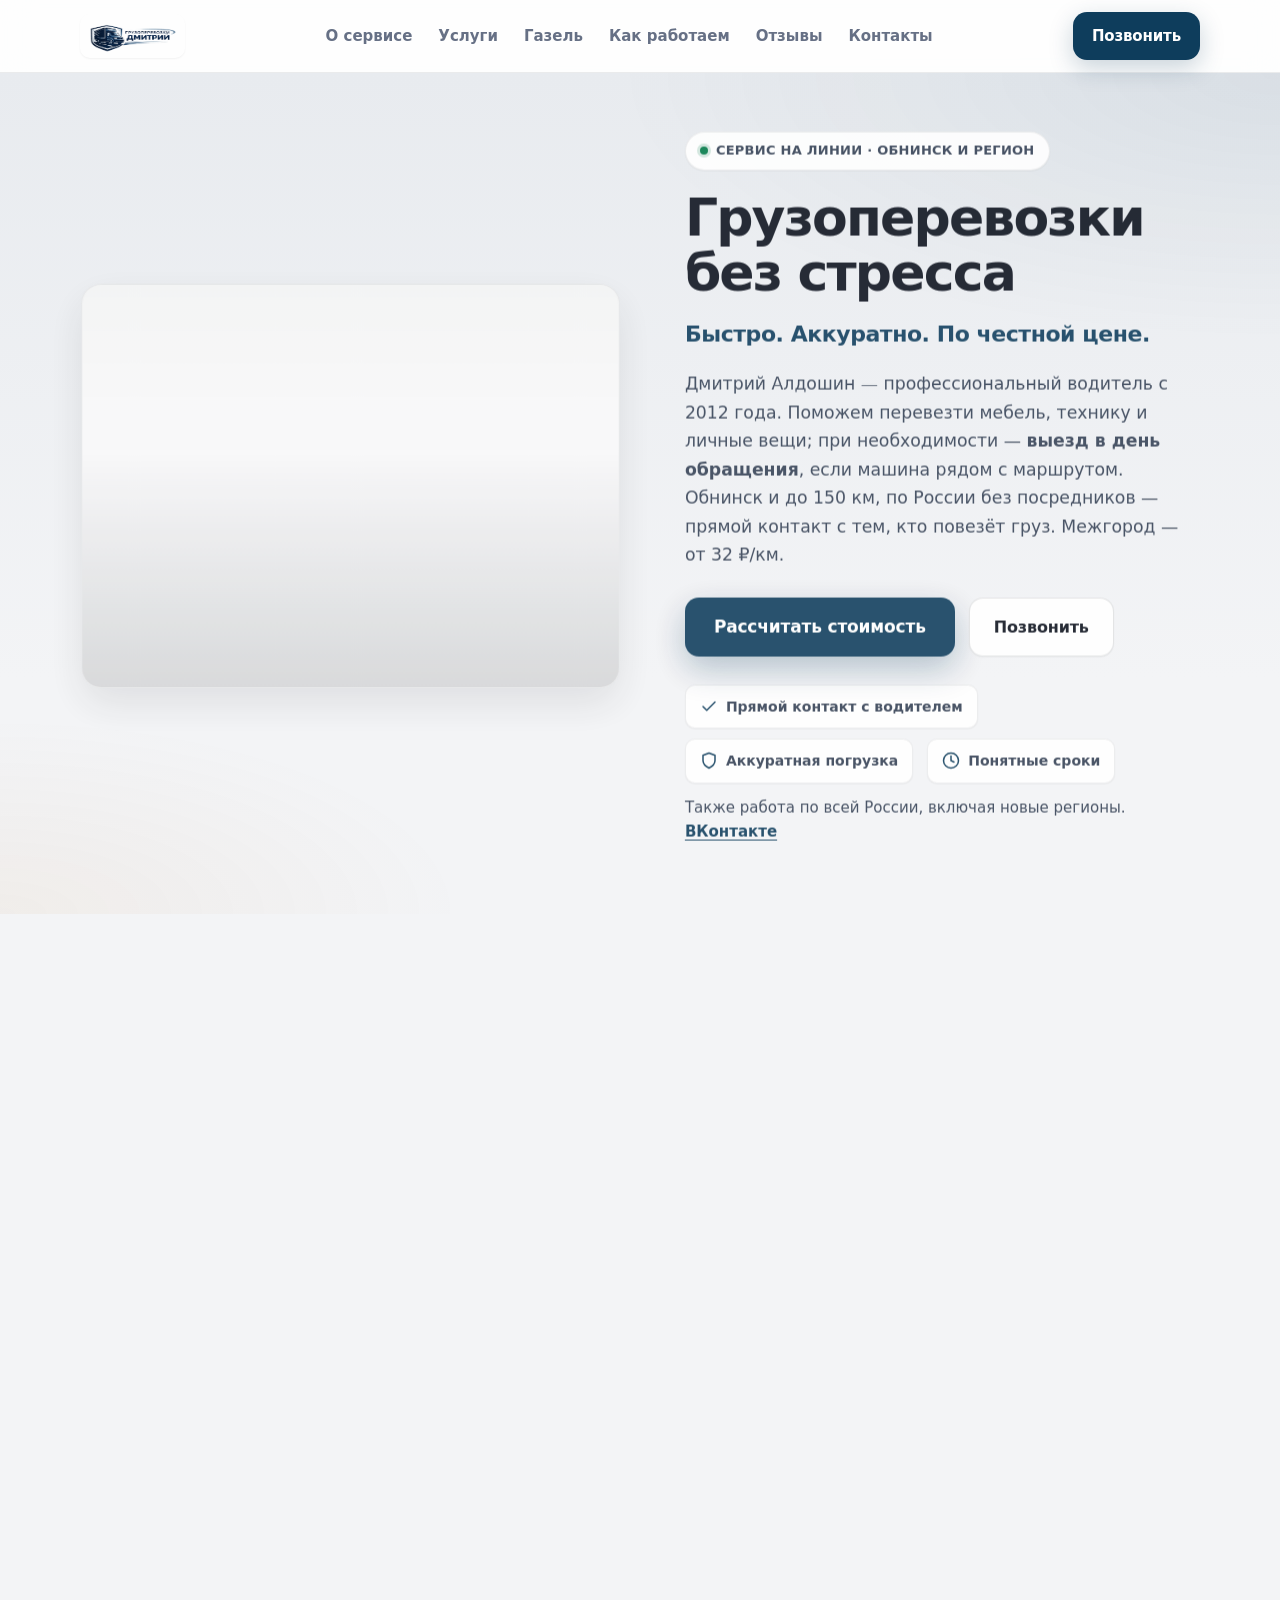
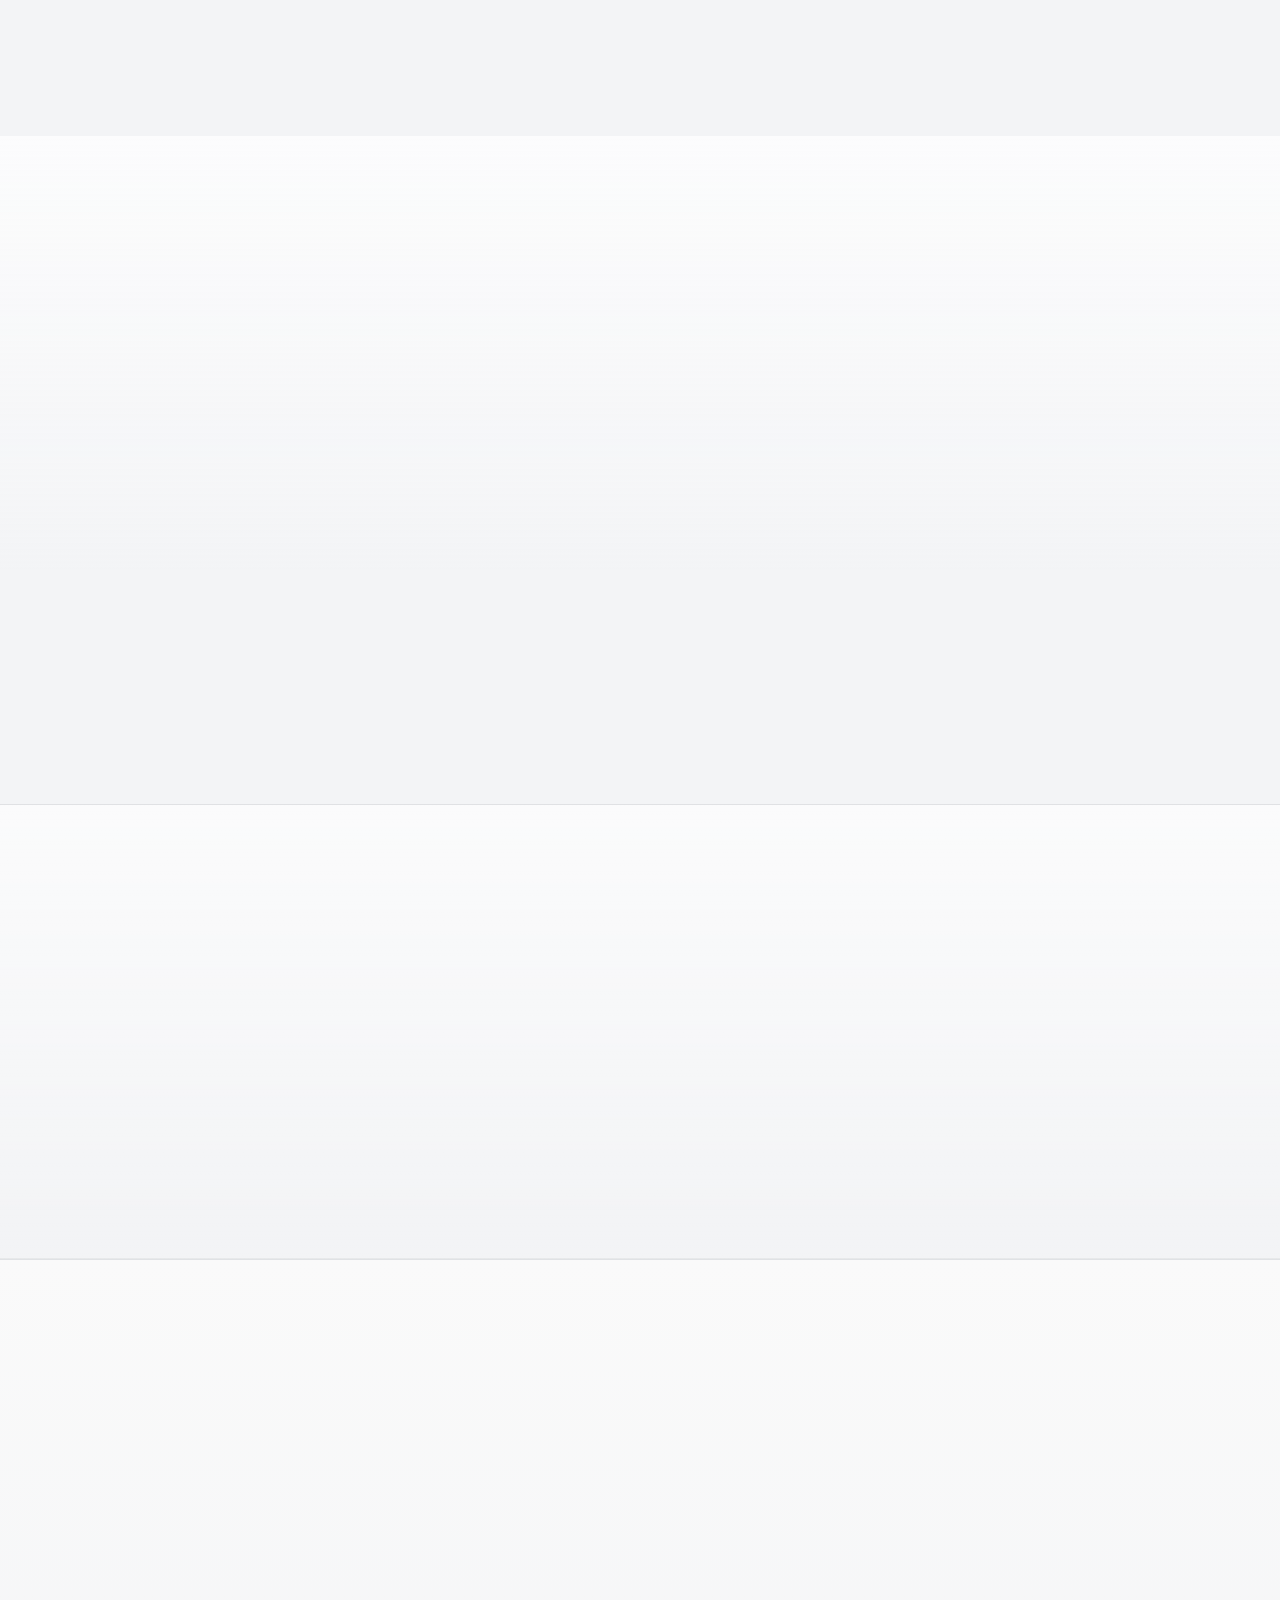
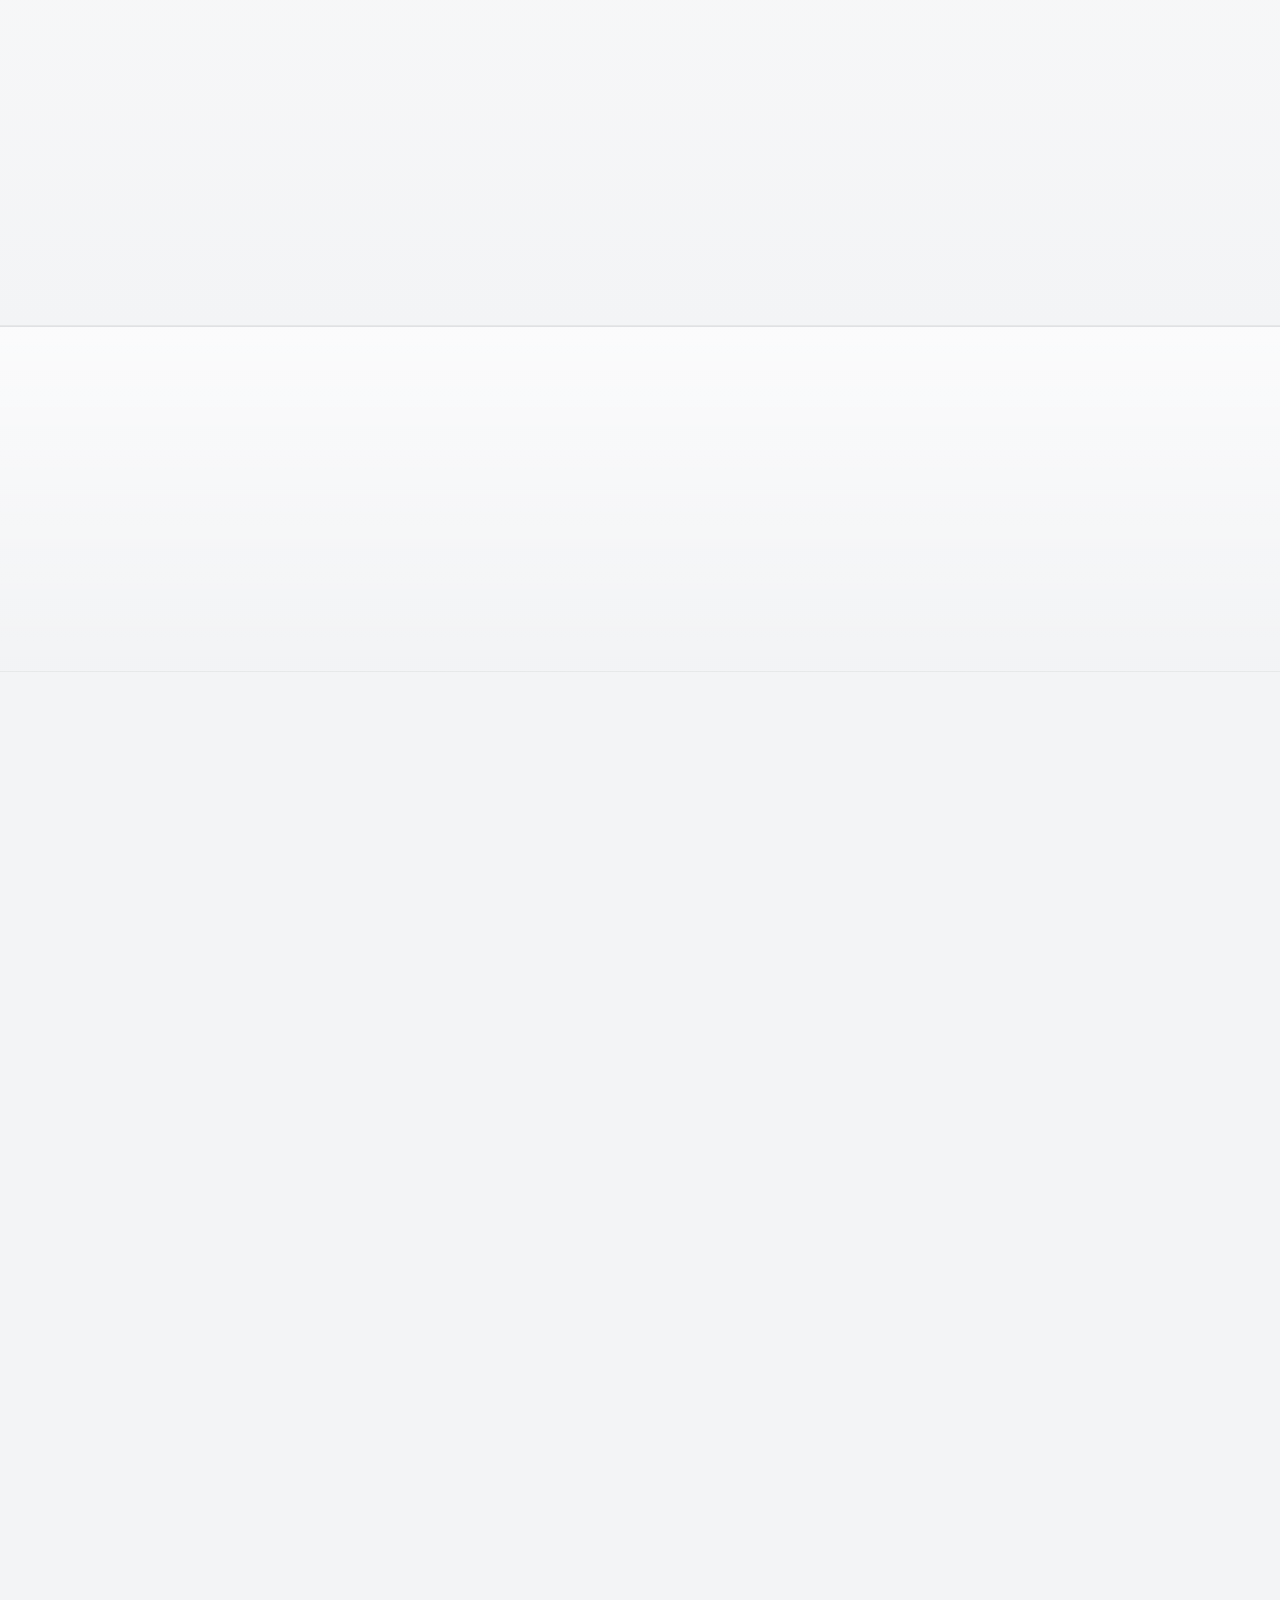
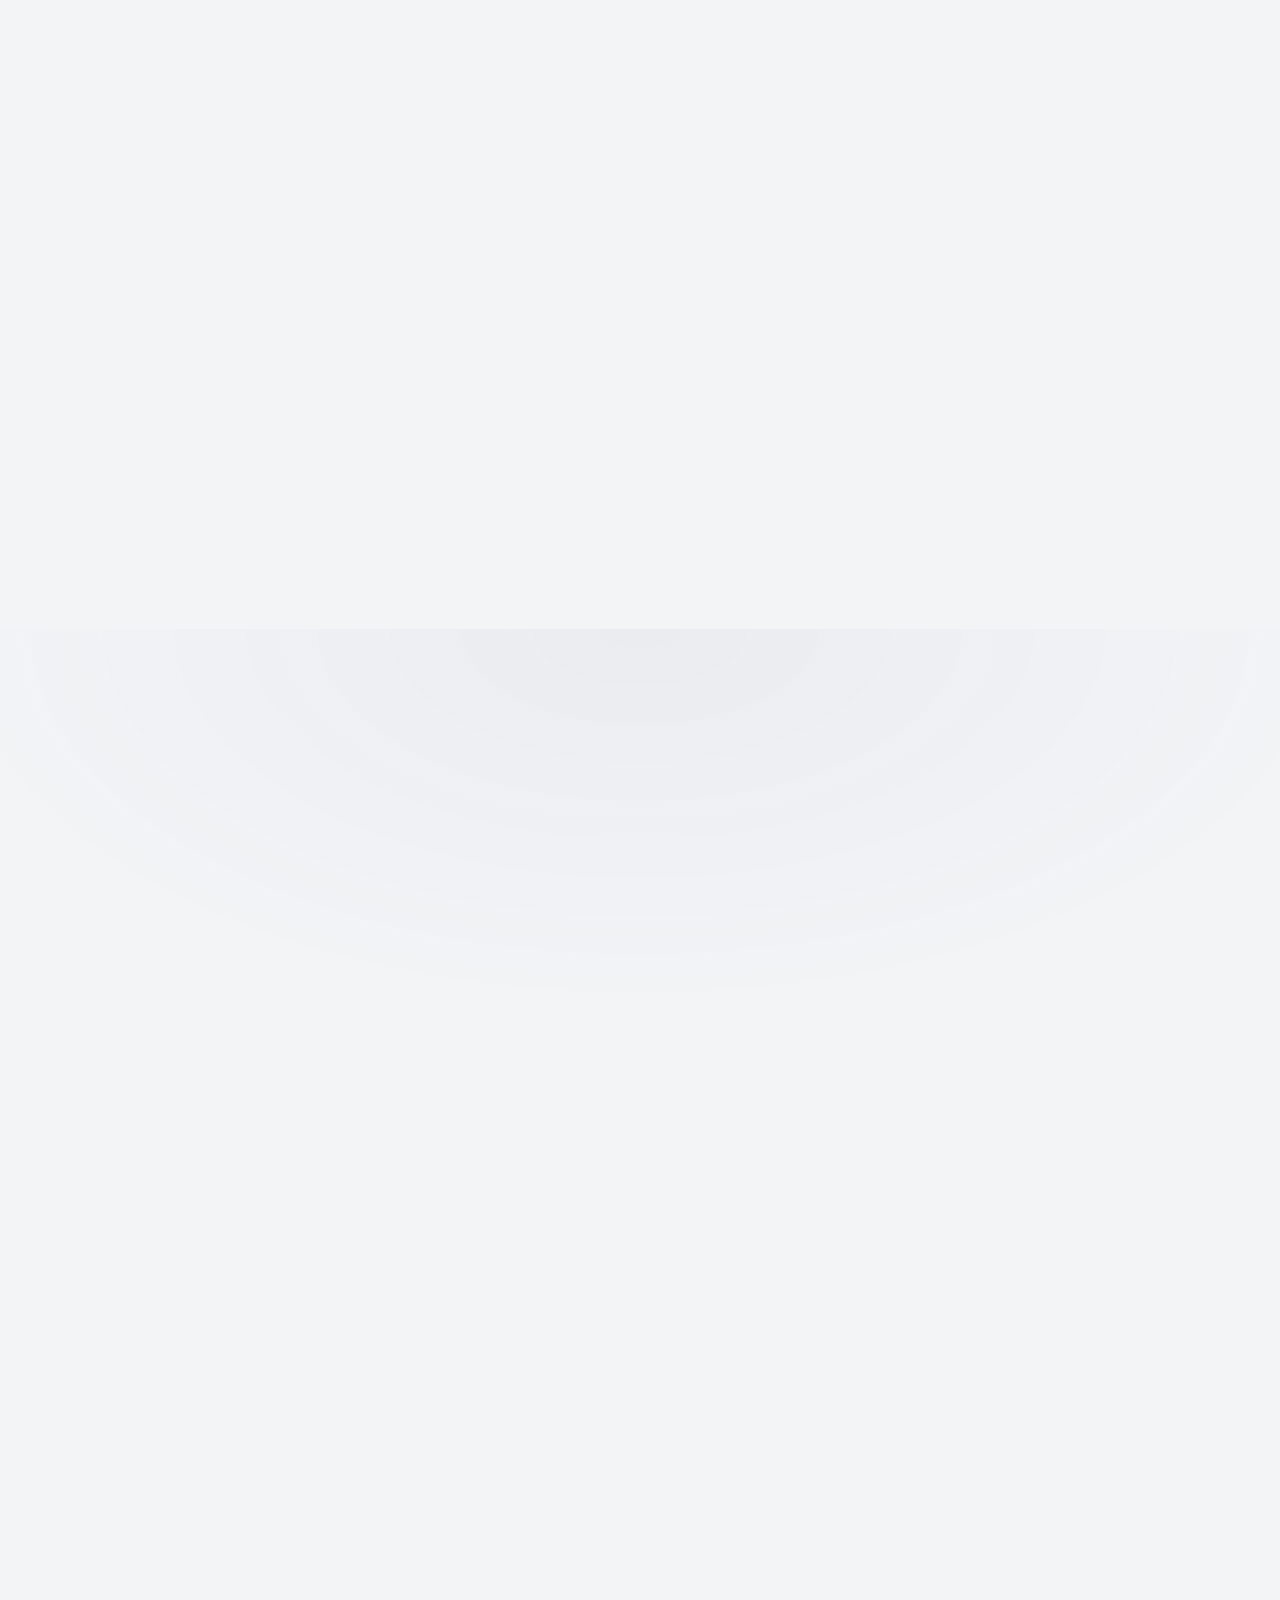
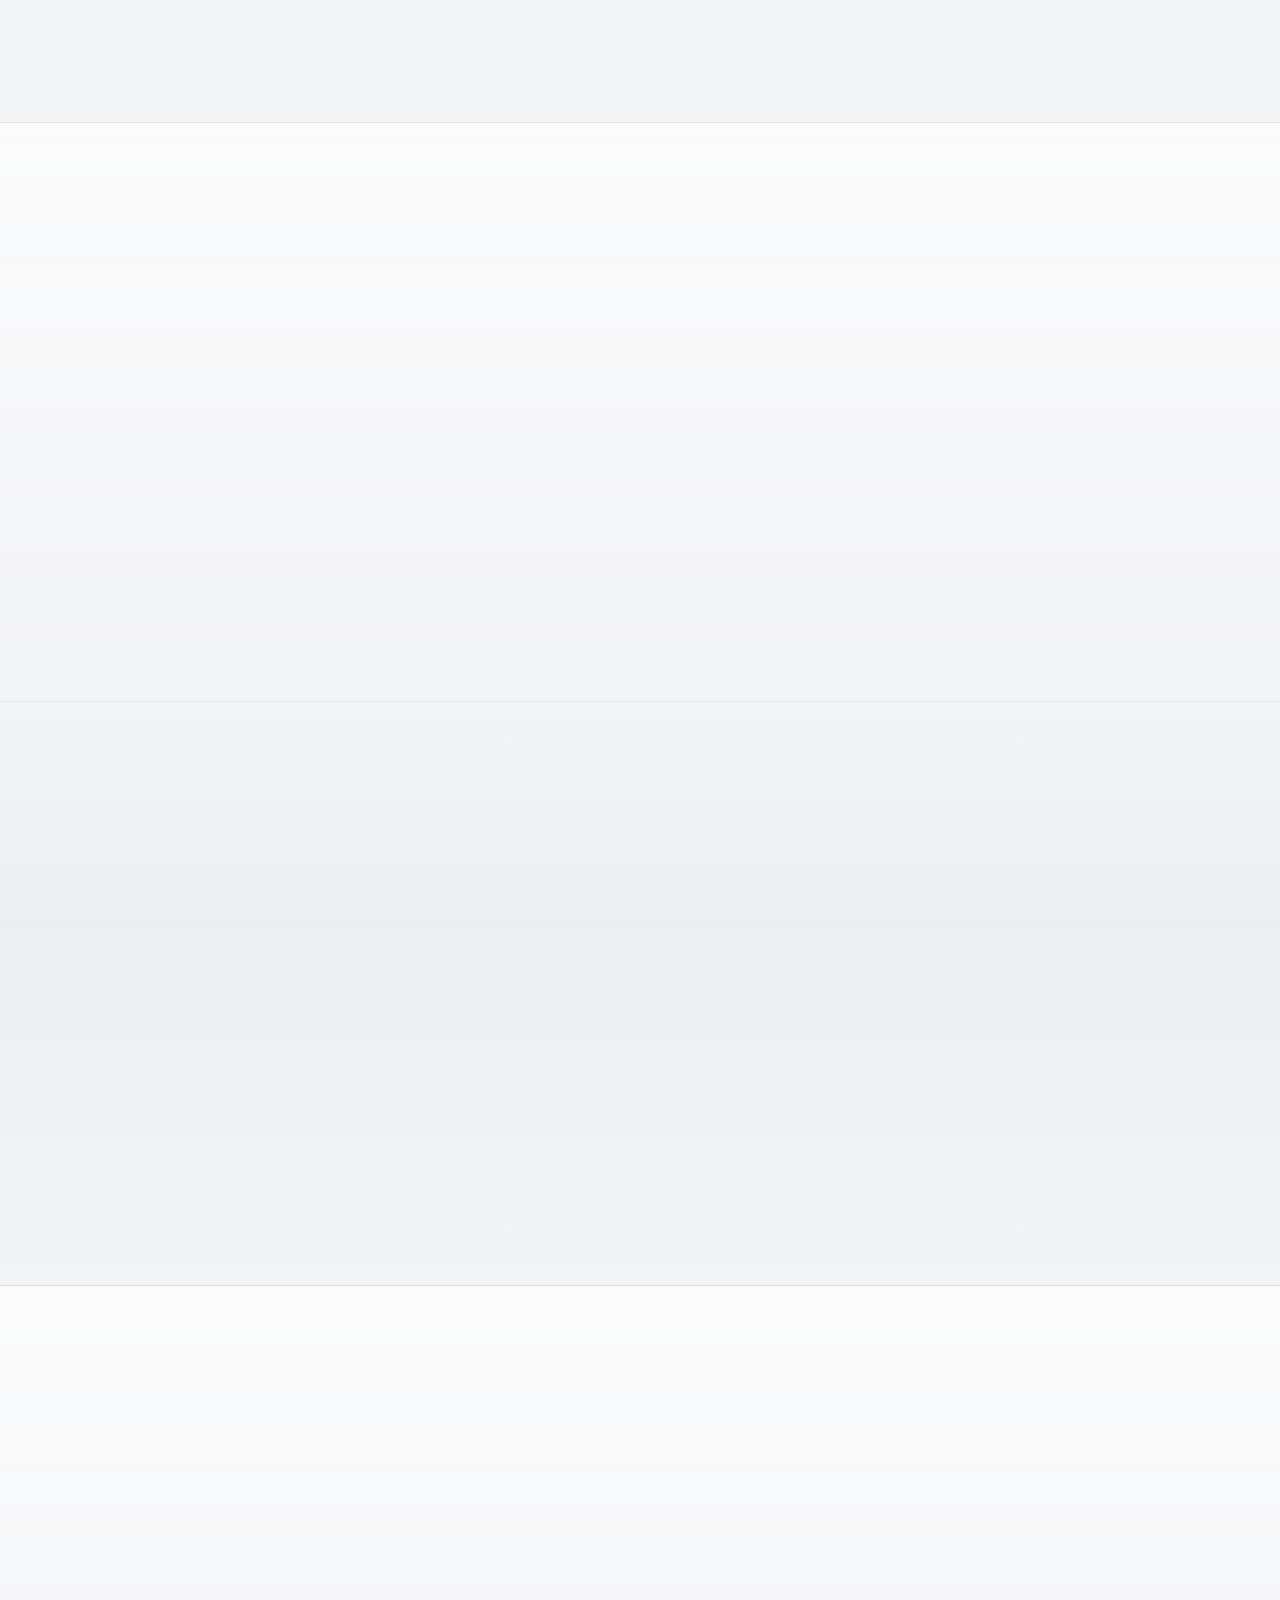
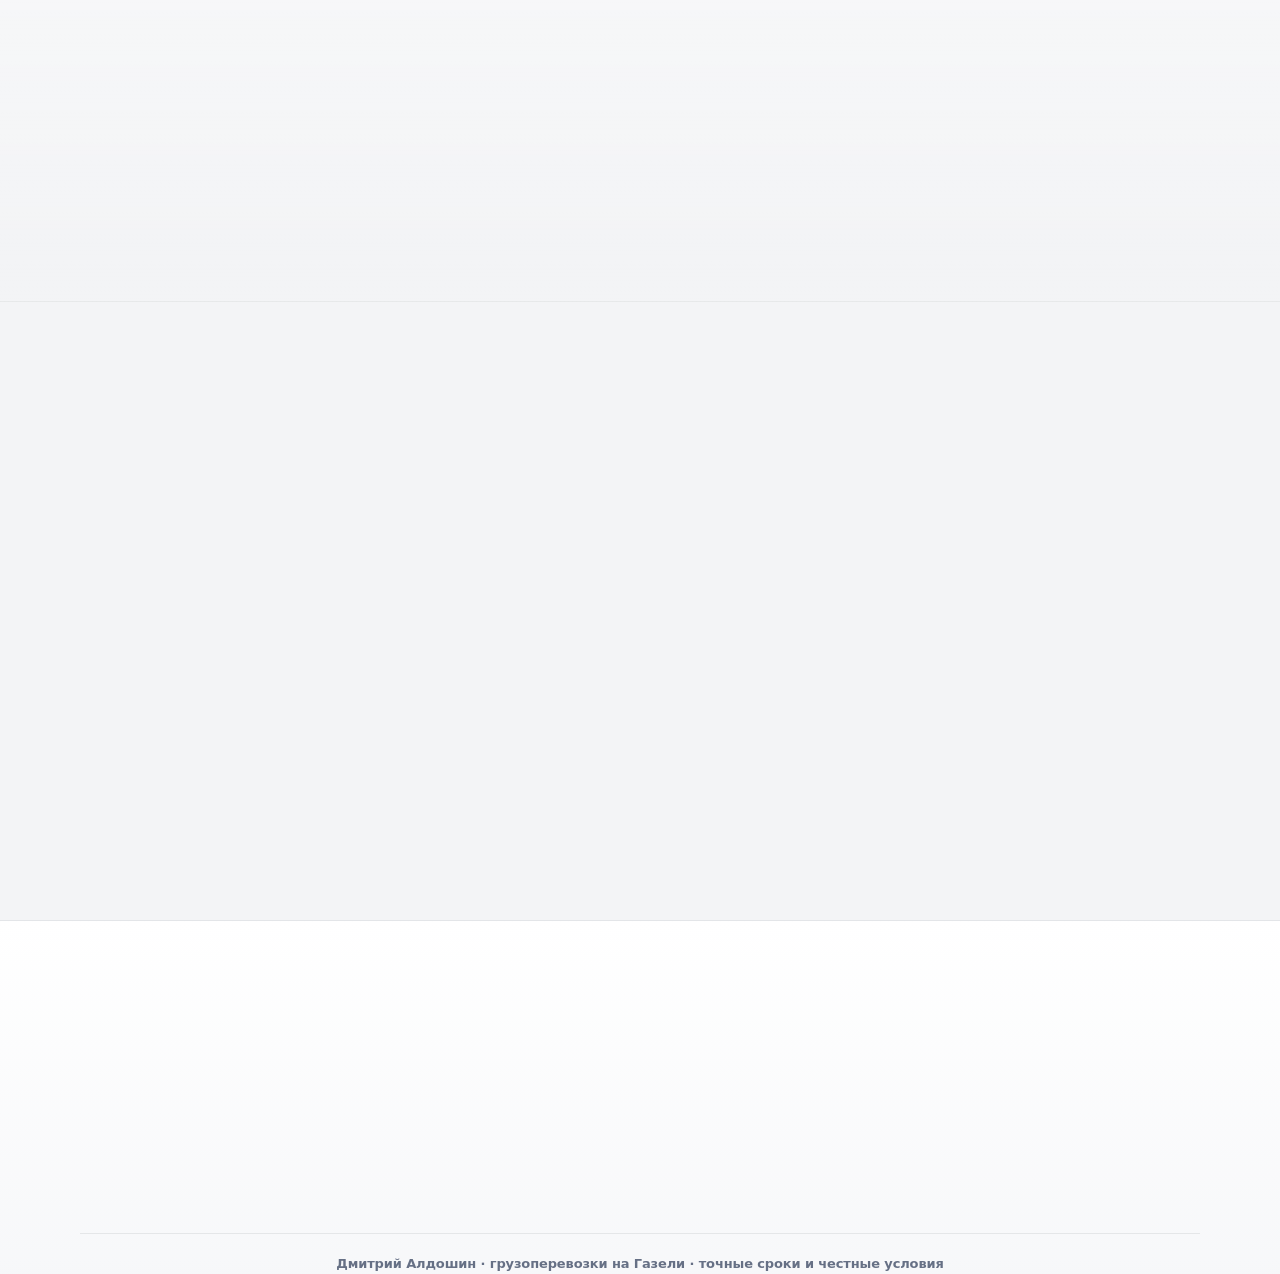
==== commit 2a0efb4b: "калькулятор" ====
--- a/index.html
+++ b/index.html
@@ -7,7 +7,7 @@
   <meta http-equiv="X-Content-Type-Options" content="nosniff">
   <meta name="referrer" content="strict-origin-when-cross-origin">
   <meta http-equiv="Permissions-Policy" content="camera=(), microphone=(), geolocation=(), payment=()">
-  <meta http-equiv="Content-Security-Policy" content="default-src 'self'; base-uri 'self'; form-action 'self'; frame-ancestors 'none'; img-src 'self' data:; font-src 'self' https://fonts.gstatic.com; style-src 'self' https://fonts.googleapis.com; connect-src 'self' https://fonts.googleapis.com https://fonts.gstatic.com; script-src 'self'; object-src 'none'; upgrade-insecure-requests">
+  <meta http-equiv="Content-Security-Policy" content="default-src 'self'; base-uri 'self'; form-action 'self'; frame-ancestors 'none'; img-src 'self' data:; font-src 'self' https://fonts.gstatic.com; style-src 'self' https://fonts.googleapis.com; connect-src 'self' https://fonts.googleapis.com https://fonts.gstatic.com https://nominatim.openstreetmap.org https://router.project-osrm.org; script-src 'self'; object-src 'none'; upgrade-insecure-requests">
   <title>Грузоперевозки из Обнинска — Дмитрий Алдошин, Газель до 2,5 т</title>
   <link rel="preconnect" href="https://fonts.googleapis.com">
   <link rel="preconnect" href="https://fonts.gstatic.com" crossorigin>
@@ -49,7 +49,7 @@
             Межгород — <span class="count-up" data-count="55" data-prefix="от " data-suffix=" ₽/км"></span>.
           </p>
           <div class="hero-ctas">
-            <a class="btn btn-primary pulse-soft" href="#contacts">Рассчитать стоимость</a>
+            <a class="btn btn-primary pulse-soft" href="#calculator">Рассчитать стоимость</a>
             <a class="btn btn-secondary" href="tel:+79533135505">Позвонить</a>
           </div>
           <ul class="hero-micro">
@@ -252,7 +252,7 @@
             </div>
             <h3>Переезды и личные вещи</h3>
             <p>Квартирные и офисные переезды. Спокойная погрузка и доставка без лишней суеты.</p>
-            <a class="btn btn-primary btn-sm" href="#contacts">Рассчитать стоимость</a>
+            <a class="btn btn-primary btn-sm" href="#calculator">Рассчитать стоимость</a>
           </article>
           <article class="card glass service-card reveal-scale d-2">
             <div class="service-icon" aria-hidden="true">
@@ -260,7 +260,7 @@
             </div>
             <h3>Товар, паллеты, поставки</h3>
             <p>Магазины, склады, небольшие партии. Один исполнитель — без цепочки посредников.</p>
-            <a class="btn btn-primary btn-sm" href="#contacts">Рассчитать стоимость</a>
+            <a class="btn btn-primary btn-sm" href="#calculator">Рассчитать стоимость</a>
           </article>
           <article class="card glass service-card reveal-scale d-3">
             <div class="service-icon" aria-hidden="true">
@@ -268,7 +268,7 @@
             </div>
             <h3>Дальние маршруты</h3>
             <p>Межгород и нестандартные направления, в том числе новые регионы. Дисциплина и уверенное вождение.</p>
-            <a class="btn btn-primary btn-sm" href="#contacts">Рассчитать стоимость</a>
+            <a class="btn btn-primary btn-sm" href="#calculator">Рассчитать стоимость</a>
           </article>
         </div>
       </div>
@@ -487,6 +487,90 @@
       </div>
     </section>
 
+    <section id="calculator" class="calculator-section section-band">
+      <div class="container">
+        <div class="section-head reveal-up">
+          <h2 class="section-title">Рассчитайте стоимость перевозки</h2>
+          <p class="section-lead">Укажите маршрут и получите предварительную стоимость перевозки.</p>
+        </div>
+        <div class="calc-card glass reveal-up d-1" id="calc-card">
+          <form id="calc-form" class="calc-form" novalidate>
+            <div class="calc-fields">
+              <div class="calc-field">
+                <label for="calc-from">Откуда</label>
+                <div class="calc-autocomplete">
+                  <input
+                    id="calc-from"
+                    name="from"
+                    type="text"
+                    autocomplete="off"
+                    placeholder="Например, Обнинск"
+                    aria-describedby="calc-from-hint"
+                    required
+                  >
+                  <p class="calc-sr-only" id="calc-from-hint">Начните вводить название — появятся подсказки населённых пунктов</p>
+                  <ul id="calc-from-list" class="calc-suggestions" hidden></ul>
+                </div>
+              </div>
+              <div class="calc-field">
+                <label for="calc-to">Куда</label>
+                <div class="calc-autocomplete">
+                  <input
+                    id="calc-to"
+                    name="to"
+                    type="text"
+                    autocomplete="off"
+                    placeholder="Например, Калуга"
+                    aria-describedby="calc-to-hint"
+                    required
+                  >
+                  <p class="calc-sr-only" id="calc-to-hint">Начните вводить название — появятся подсказки населённых пунктов</p>
+                  <ul id="calc-to-list" class="calc-suggestions" hidden></ul>
+                </div>
+              </div>
+            </div>
+            <button type="submit" class="btn btn-primary calc-submit" id="calc-submit-btn">
+              Рассчитать стоимость
+            </button>
+            <p class="calc-status" id="calc-status" role="status" aria-live="polite"></p>
+          </form>
+
+          <div id="calc-result" class="calc-result" hidden>
+            <div class="calc-result-card">
+              <div class="calc-result-row">
+                <span class="calc-result-label">Маршрут</span>
+                <strong class="calc-result-route" id="calc-result-route"></strong>
+              </div>
+              <div class="calc-result-row">
+                <span class="calc-result-label">Расстояние</span>
+                <strong class="calc-result-distance" id="calc-result-distance"></strong>
+              </div>
+              <div class="calc-result-price-block">
+                <span class="calc-result-label">Предварительная стоимость</span>
+                <strong class="calc-result-price" id="calc-result-price"></strong>
+              </div>
+              <p class="calc-result-note">
+                Расчёт является предварительным. Точная стоимость зависит от особенностей маршрута, объёма груза, времени ожидания и условий погрузки.
+              </p>
+              <ul class="calc-trust-list">
+                <li>Работаем ежедневно</li>
+                <li>До 2500 кг груза</li>
+                <li>До 32 м³ объёма кузова</li>
+                <li>Перевозки по Калужской области и России</li>
+              </ul>
+              <a
+                class="btn btn-primary calc-result-cta"
+                id="calc-vk-btn"
+                href="https://vk.ru/aldoshin2013"
+                target="_blank"
+                rel="noopener noreferrer"
+              >Получить точный расчёт</a>
+            </div>
+          </div>
+        </div>
+      </div>
+    </section>
+
     <section id="contacts">
       <div class="container contact-wrap">
         <div class="contact-box glass reveal-left">
@@ -546,6 +630,7 @@
           <a href="#services">Услуги</a>
           <a href="#truck-work">Газель в работе</a>
           <a href="#reviews">Отзывы</a>
+          <a href="#calculator">Расчёт</a>
           <a href="#contacts">Контакты</a>
         </nav>
       </div>
--- a/styles.css
+++ b/styles.css
@@ -2059,6 +2059,321 @@
   }
 }
 
+/* Calculator */
+
+.calc-sr-only {
+  position: absolute;
+  width: 1px;
+  height: 1px;
+  padding: 0;
+  margin: -1px;
+  overflow: hidden;
+  clip: rect(0, 0, 0, 0);
+  clip-path: inset(50%);
+  white-space: nowrap;
+  border: 0;
+}
+
+.calculator-section {
+  padding-top: 88px;
+  padding-bottom: 88px;
+}
+
+.calculator-section .section-head {
+  margin-bottom: 40px;
+}
+
+.calc-card {
+  max-width: 720px;
+  margin: 0 auto;
+  padding: clamp(24px, 4vw, 32px) clamp(22px, 3.5vw, 28px);
+  border-radius: var(--radius);
+  transition:
+    box-shadow 0.45s var(--ease-soft),
+    border-color 0.45s var(--ease-soft);
+}
+
+#calculator.calculator-highlight .calc-card {
+  border-color: rgba(14, 61, 92, 0.28);
+  box-shadow:
+    var(--shadow-md),
+    0 0 0 4px rgba(14, 61, 92, 0.1);
+  animation: calcHighlight 2.2s var(--ease-soft);
+}
+
+@keyframes calcHighlight {
+  0% {
+    box-shadow:
+      var(--shadow-md),
+      0 0 0 0 rgba(14, 61, 92, 0.22);
+  }
+  35% {
+    box-shadow:
+      var(--shadow-lg),
+      0 0 0 6px rgba(14, 61, 92, 0.14);
+  }
+  100% {
+    box-shadow:
+      var(--shadow-md),
+      0 0 0 4px rgba(14, 61, 92, 0.08);
+  }
+}
+
+.calc-form {
+  display: flex;
+  flex-direction: column;
+  gap: 20px;
+}
+
+.calc-fields {
+  display: grid;
+  grid-template-columns: 1fr 1fr;
+  gap: 16px 18px;
+}
+
+.calc-field label {
+  display: block;
+  margin-bottom: 8px;
+  font-size: 13px;
+  font-weight: 700;
+  color: var(--text-secondary);
+  letter-spacing: -0.01em;
+}
+
+.calc-autocomplete {
+  position: relative;
+}
+
+.calc-field input[type="text"] {
+  width: 100%;
+  padding: 13px 15px;
+  font-family: inherit;
+  font-size: 16px;
+  line-height: 1.45;
+  color: var(--text);
+  background: var(--bg);
+  border: 1px solid var(--border-strong);
+  border-radius: var(--radius-sm);
+  transition:
+    border-color 0.2s ease,
+    box-shadow 0.2s ease;
+}
+
+.calc-field input::placeholder {
+  color: rgba(102, 112, 133, 0.75);
+}
+
+.calc-field input:hover {
+  border-color: rgba(14, 61, 92, 0.22);
+}
+
+.calc-field input:focus {
+  outline: none;
+  border-color: var(--accent);
+  box-shadow: 0 0 0 3px var(--accent-soft);
+}
+
+.calc-suggestions {
+  position: absolute;
+  z-index: 20;
+  top: calc(100% + 6px);
+  left: 0;
+  right: 0;
+  margin: 0;
+  padding: 6px;
+  list-style: none;
+  background: var(--surface);
+  border: 1px solid var(--border-strong);
+  border-radius: var(--radius-sm);
+  box-shadow: var(--shadow-md);
+  max-height: 240px;
+  overflow-y: auto;
+}
+
+.calc-suggestions[hidden] {
+  display: none;
+}
+
+.calc-suggestion {
+  display: block;
+  width: 100%;
+  padding: 10px 12px;
+  border: 0;
+  border-radius: var(--radius-xs);
+  background: transparent;
+  font-family: inherit;
+  font-size: 14px;
+  font-weight: 600;
+  line-height: 1.4;
+  color: var(--text-secondary);
+  text-align: left;
+  cursor: pointer;
+  transition: background 0.15s ease, color 0.15s ease;
+}
+
+.calc-suggestion:hover,
+.calc-suggestion.is-active {
+  background: var(--accent-soft);
+  color: var(--accent);
+}
+
+.calc-suggestion-sub {
+  display: block;
+  margin-top: 4px;
+  font-size: 12px;
+  font-weight: 500;
+  color: var(--muted);
+}
+
+.calc-submit {
+  width: 100%;
+  min-height: 54px;
+  font-size: 17px;
+  box-shadow: 0 10px 28px rgba(14, 61, 92, 0.24);
+}
+
+.calc-submit:disabled {
+  opacity: 0.7;
+  cursor: wait;
+  transform: none;
+}
+
+.calc-status {
+  margin: 0;
+  min-height: 1.35em;
+  font-size: 14px;
+  font-weight: 600;
+  color: var(--muted);
+  text-align: center;
+}
+
+.calc-status.is-error {
+  color: #b42318;
+}
+
+.calc-result {
+  margin-top: 28px;
+  padding-top: 28px;
+  border-top: 1px solid var(--border);
+}
+
+.calc-result[hidden] {
+  display: none;
+}
+
+.calc-result-card {
+  padding: 22px 20px 24px;
+  border-radius: var(--radius-sm);
+  background: linear-gradient(165deg, rgba(14, 61, 92, 0.04) 0%, var(--surface-2) 100%);
+  border: 1px solid rgba(14, 61, 92, 0.1);
+}
+
+.calc-result-row {
+  display: flex;
+  flex-wrap: wrap;
+  align-items: baseline;
+  justify-content: space-between;
+  gap: 8px 16px;
+  margin-bottom: 14px;
+}
+
+.calc-result-label {
+  font-size: 12px;
+  font-weight: 700;
+  letter-spacing: 0.08em;
+  text-transform: uppercase;
+  color: var(--muted);
+}
+
+.calc-result-route,
+.calc-result-distance {
+  font-size: 17px;
+  font-weight: 800;
+  letter-spacing: -0.02em;
+  color: var(--text);
+}
+
+.calc-result-price-block {
+  margin: 20px 0 16px;
+  padding: 18px 16px;
+  border-radius: var(--radius-xs);
+  background: var(--surface);
+  border: 1px solid var(--border);
+  text-align: center;
+}
+
+.calc-result-price-block .calc-result-label {
+  display: block;
+  margin-bottom: 8px;
+}
+
+.calc-result-price {
+  display: block;
+  font-family: "Cormorant Garamond", Georgia, "Times New Roman", serif;
+  font-size: clamp(36px, 6vw, 48px);
+  font-weight: 700;
+  line-height: 1;
+  letter-spacing: -0.02em;
+  color: var(--accent);
+}
+
+.calc-result-note {
+  margin: 0 0 18px;
+  font-size: 13px;
+  line-height: 1.6;
+  color: var(--muted);
+}
+
+.calc-trust-list {
+  margin: 0 0 22px;
+  padding: 0;
+  list-style: none;
+  display: grid;
+  gap: 8px;
+}
+
+.calc-trust-list li {
+  position: relative;
+  padding-left: 22px;
+  font-size: 14px;
+  font-weight: 600;
+  color: var(--text-secondary);
+  line-height: 1.45;
+}
+
+.calc-trust-list li::before {
+  content: "✓";
+  position: absolute;
+  left: 0;
+  top: 0;
+  color: var(--success);
+  font-weight: 800;
+}
+
+.calc-result-cta {
+  width: 100%;
+  min-height: 54px;
+  font-size: 17px;
+  box-shadow: 0 12px 32px rgba(14, 61, 92, 0.28);
+}
+
+@media (max-width: 640px) {
+  .calc-fields {
+    grid-template-columns: 1fr;
+  }
+
+  .calculator-section {
+    padding-top: 64px;
+    padding-bottom: 64px;
+  }
+}
+
+@media (prefers-reduced-motion: reduce) {
+  #calculator.calculator-highlight .calc-card {
+    animation: none;
+  }
+}
+
 /* Contacts */
 
 .contact-wrap {
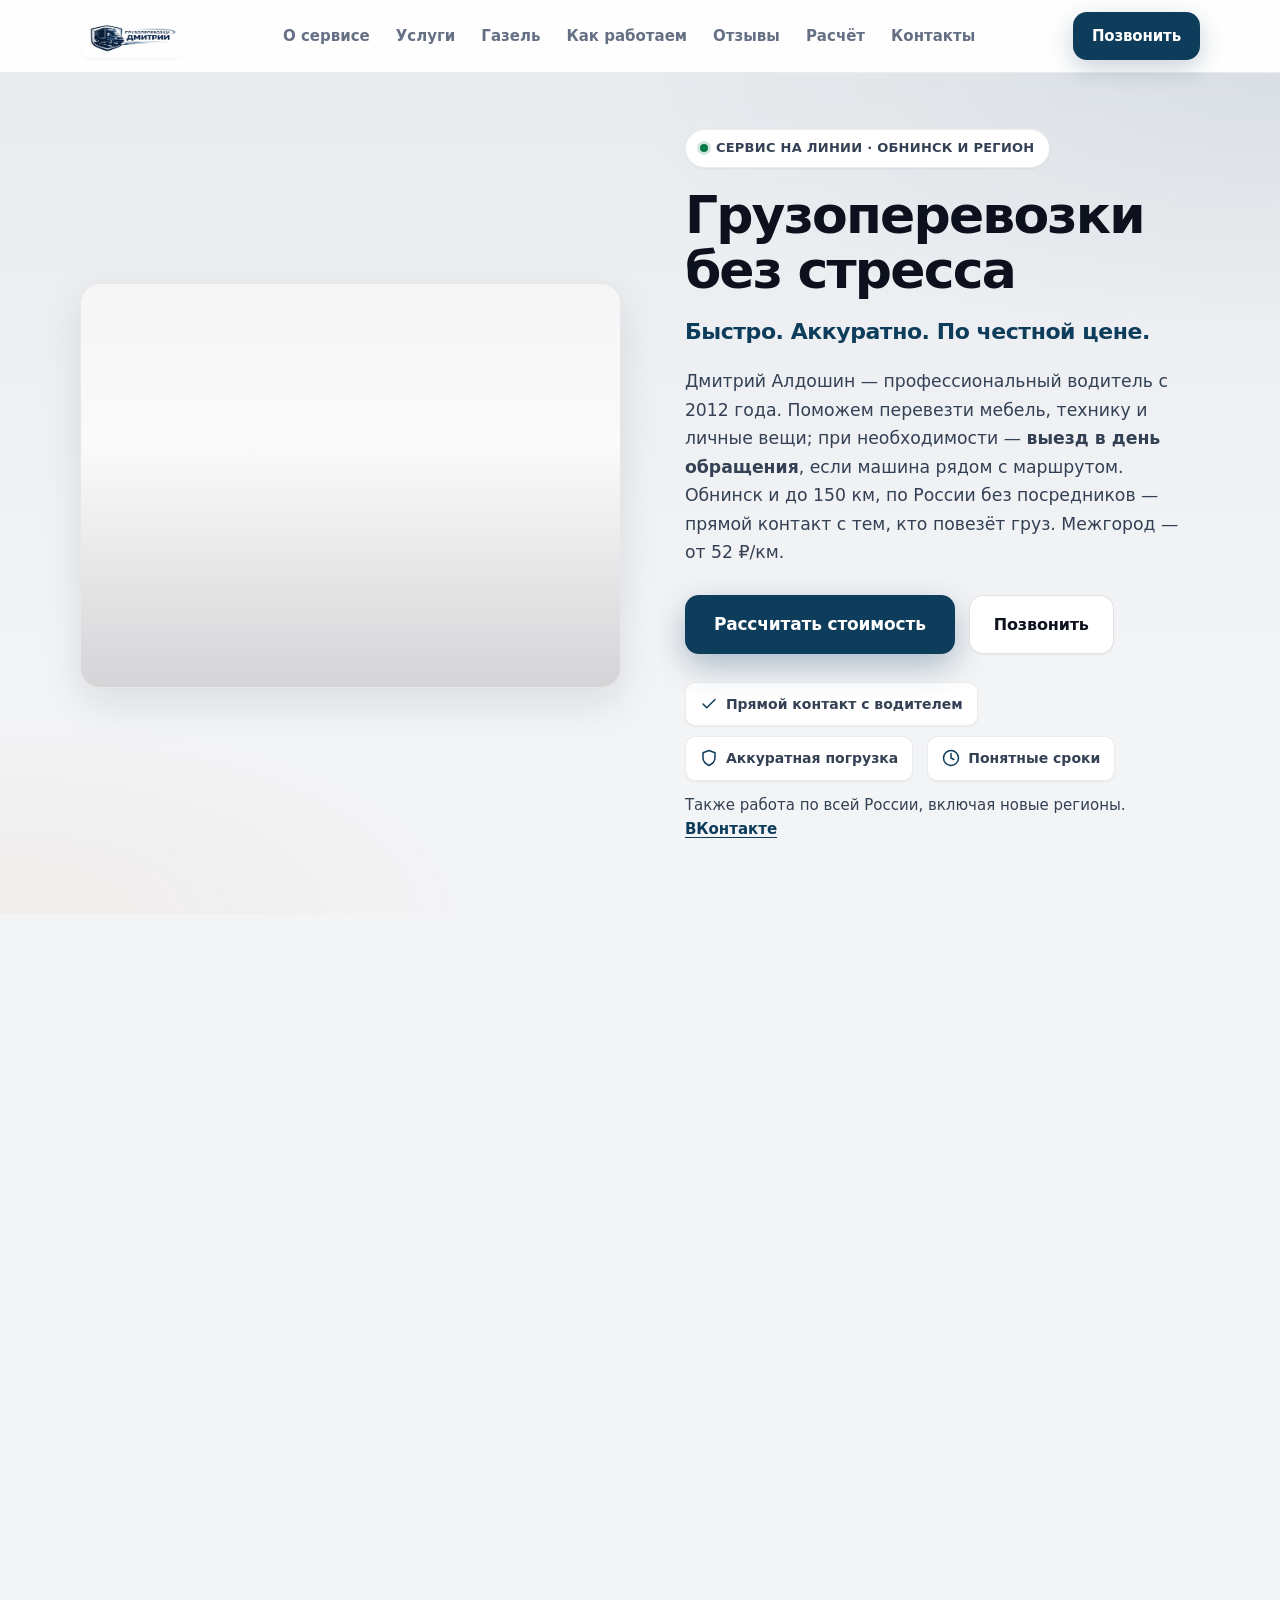
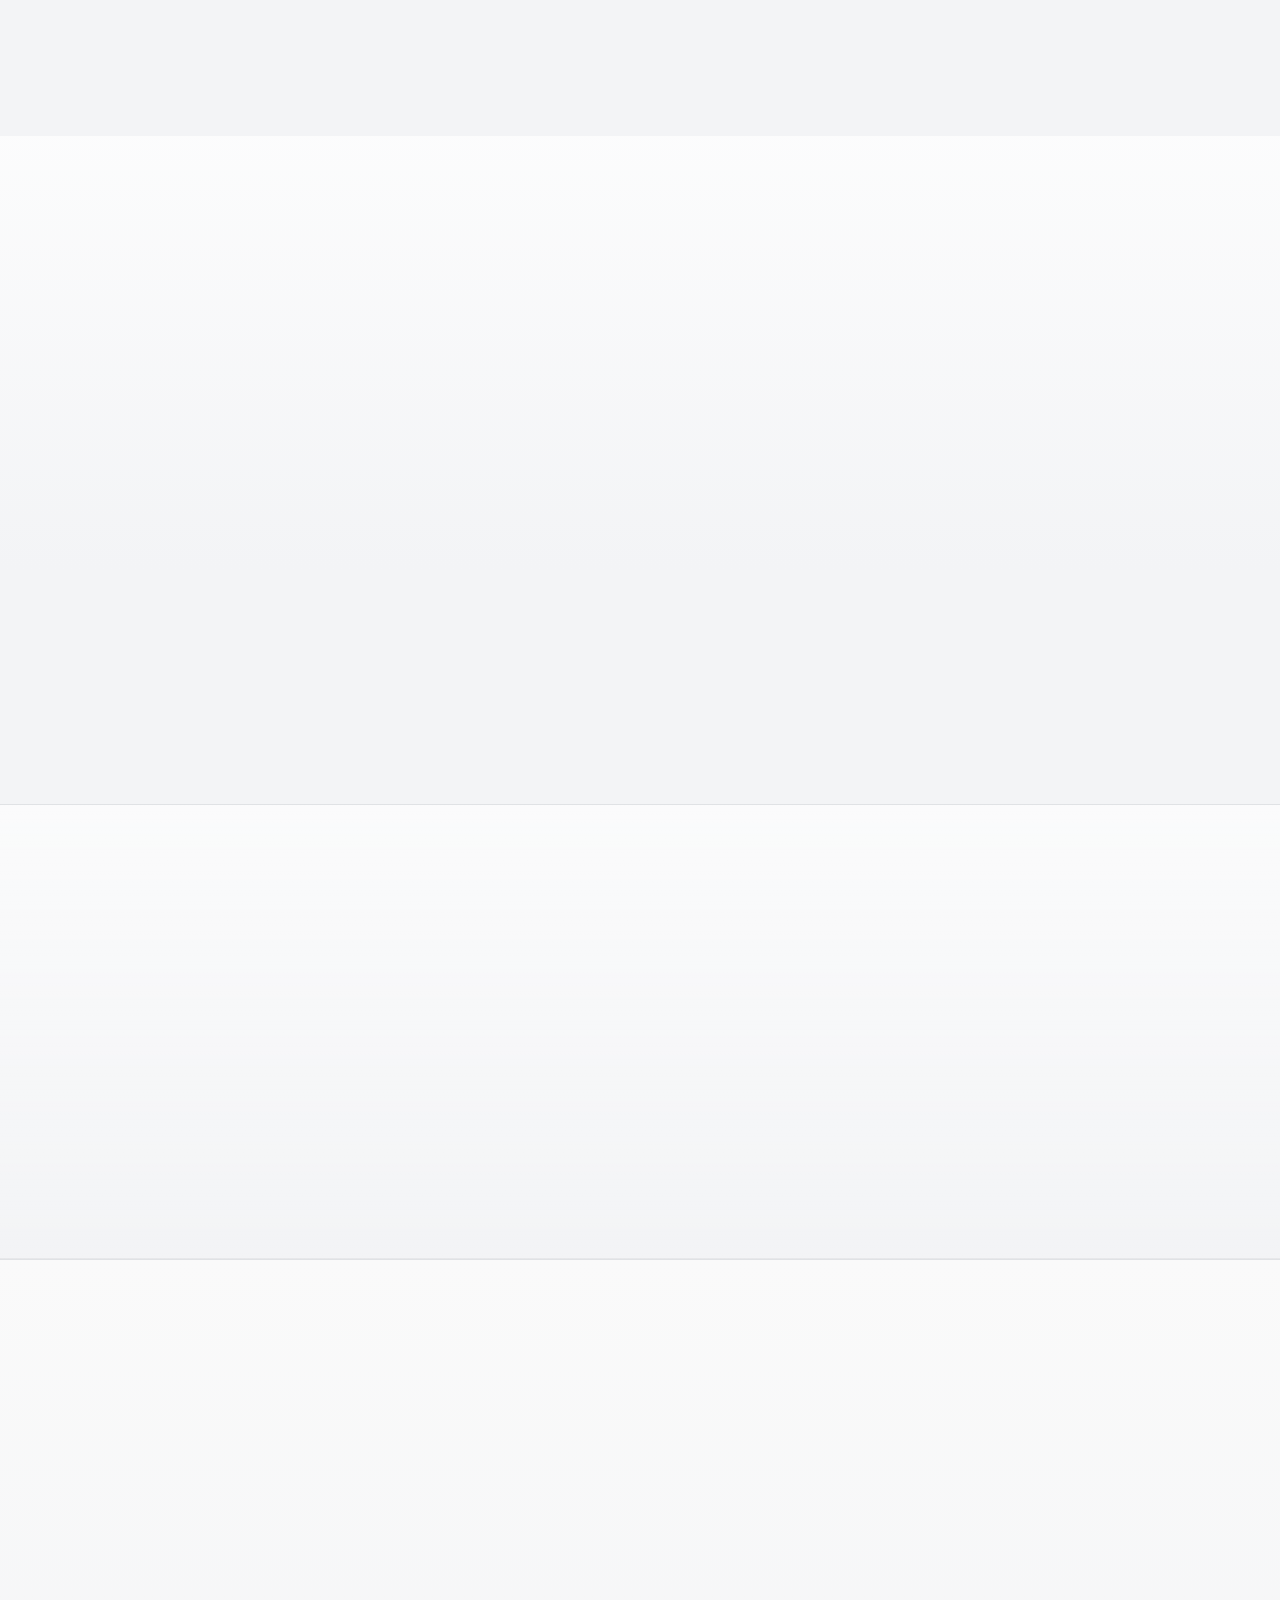
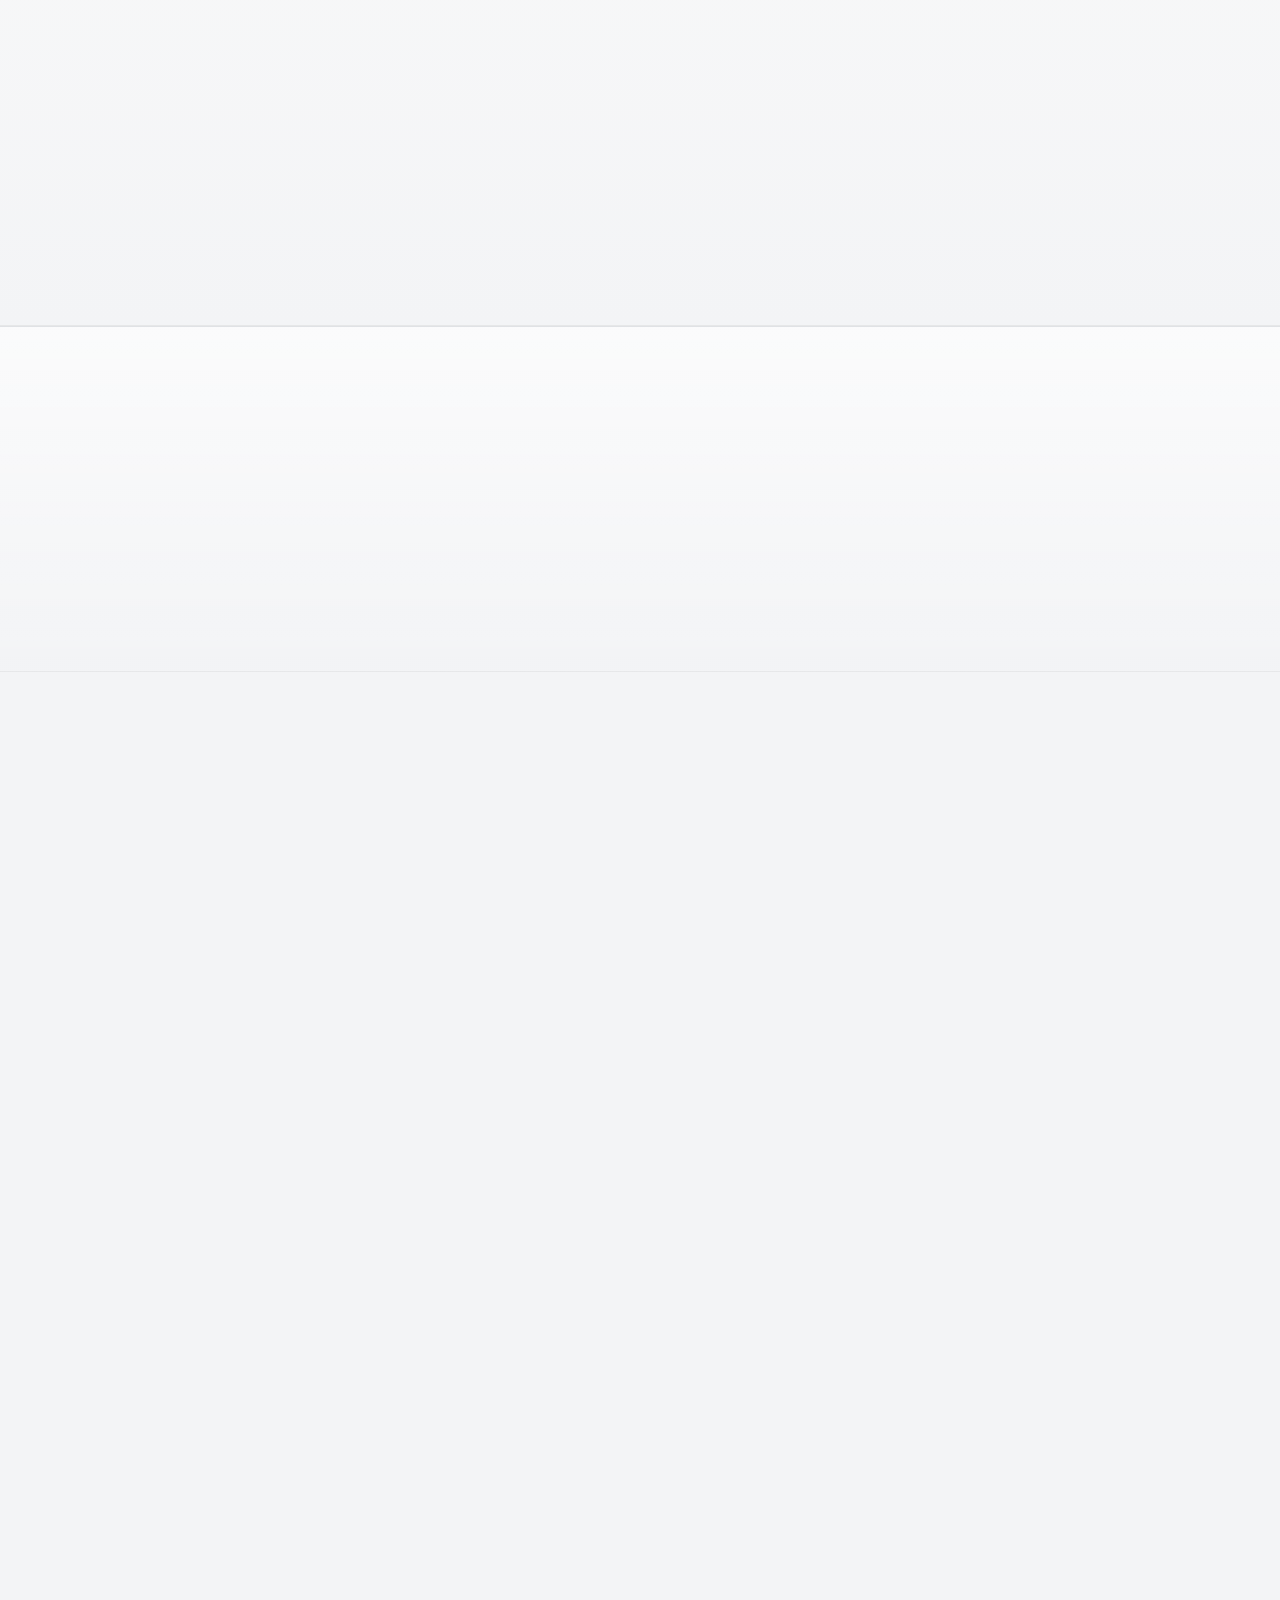
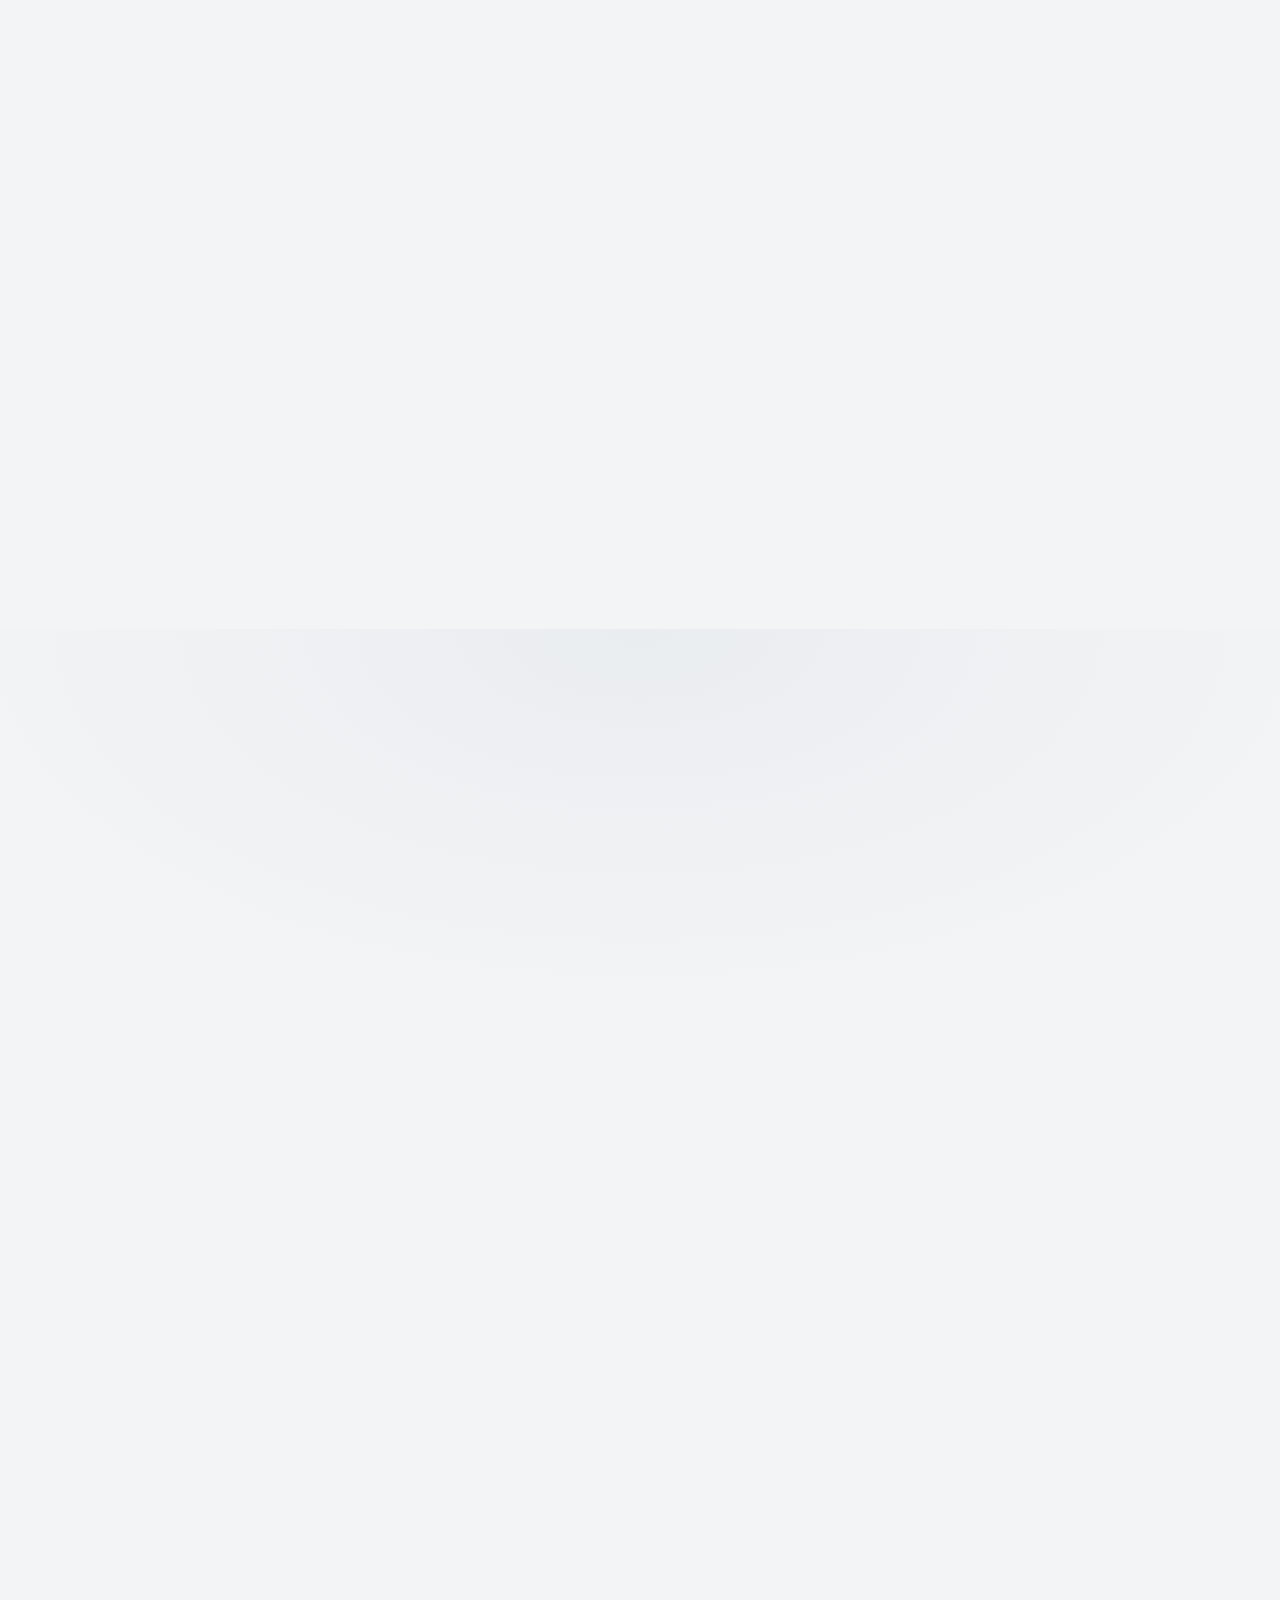
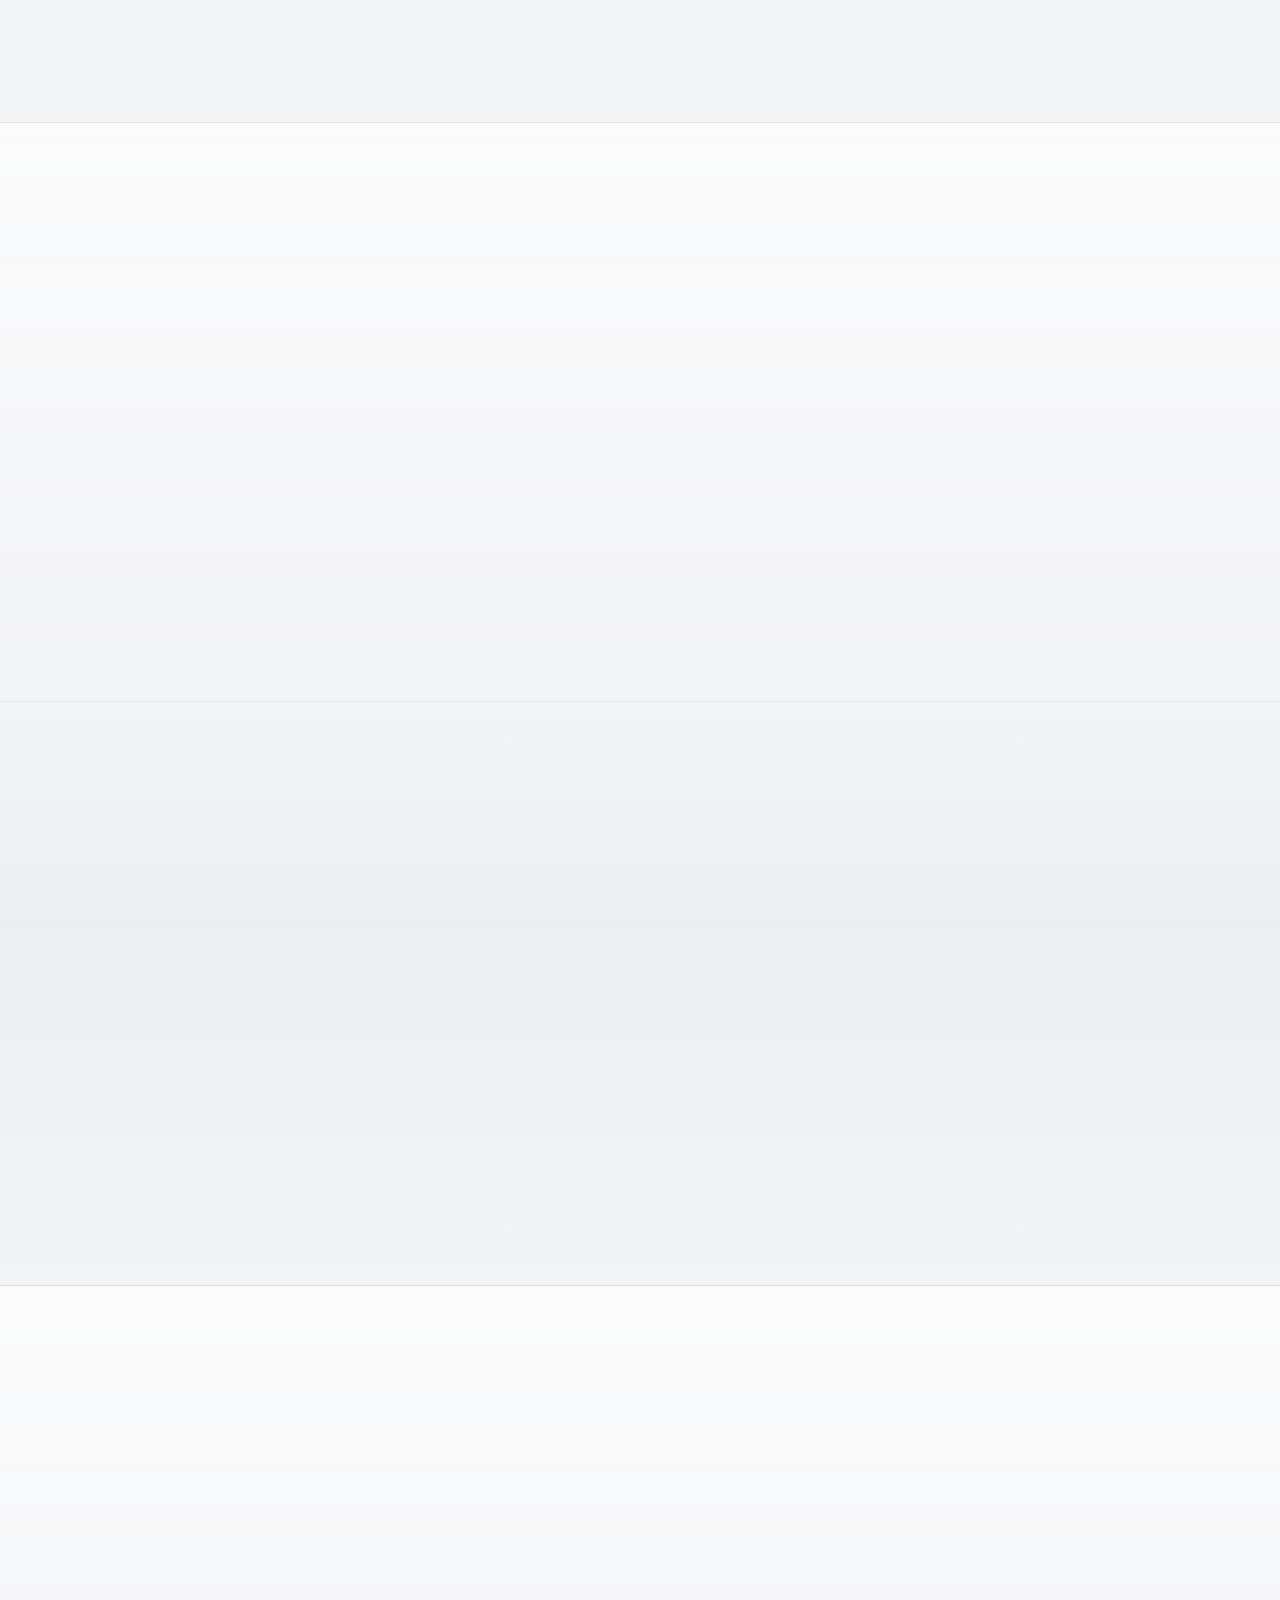
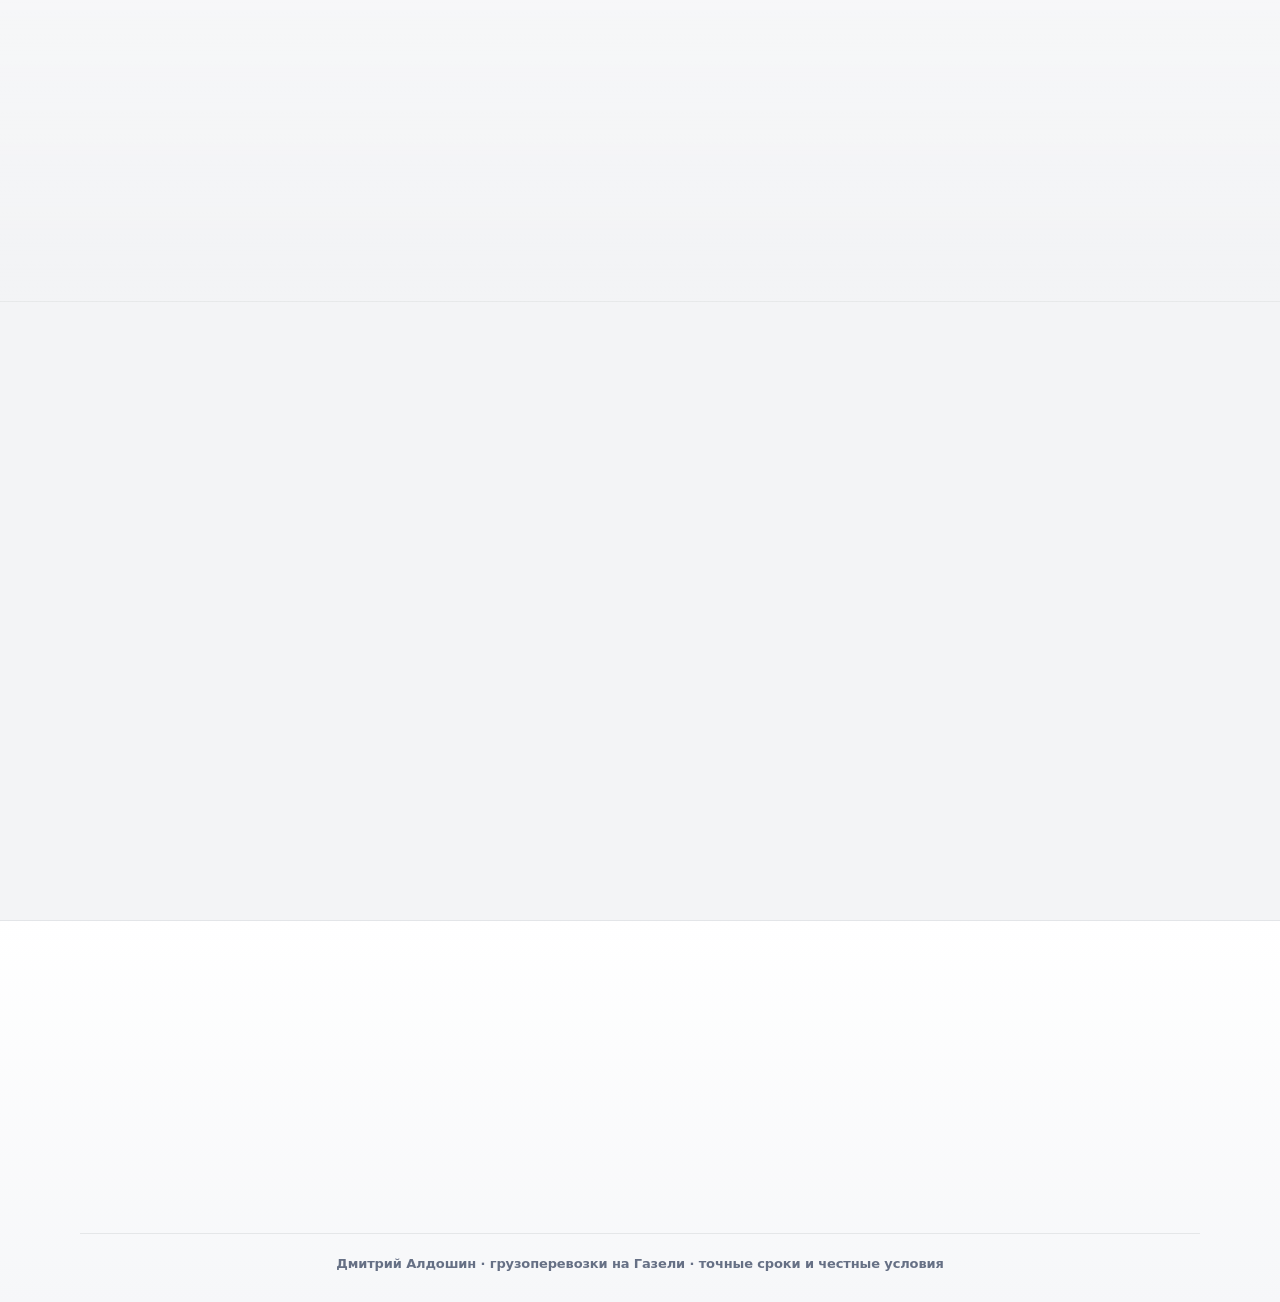
==== commit 53800728: "корректировка калькулятора" ====
--- a/index.html
+++ b/index.html
@@ -26,6 +26,7 @@
         <a href="#about">Газель</a>
         <a href="#how-it-works">Как работаем</a>
         <a href="#reviews">Отзывы</a>
+        <a href="#calculator" class="calc-scroll-link">Расчёт</a>
         <a href="#contacts">Контакты</a>
       </nav>
       <a class="btn btn-primary btn-sm nav-cta" href="tel:+79533135505">Позвонить</a>
@@ -49,7 +50,7 @@
             Межгород — <span class="count-up" data-count="55" data-prefix="от " data-suffix=" ₽/км"></span>.
           </p>
           <div class="hero-ctas">
-            <a class="btn btn-primary pulse-soft" href="#calculator">Рассчитать стоимость</a>
+            <a class="btn btn-primary pulse-soft calc-scroll-link" href="#calculator">Рассчитать стоимость</a>
             <a class="btn btn-secondary" href="tel:+79533135505">Позвонить</a>
           </div>
           <ul class="hero-micro">
@@ -252,7 +253,7 @@
             </div>
             <h3>Переезды и личные вещи</h3>
             <p>Квартирные и офисные переезды. Спокойная погрузка и доставка без лишней суеты.</p>
-            <a class="btn btn-primary btn-sm" href="#calculator">Рассчитать стоимость</a>
+            <a class="btn btn-primary btn-sm calc-scroll-link" href="#calculator">Рассчитать стоимость</a>
           </article>
           <article class="card glass service-card reveal-scale d-2">
             <div class="service-icon" aria-hidden="true">
@@ -260,7 +261,7 @@
             </div>
             <h3>Товар, паллеты, поставки</h3>
             <p>Магазины, склады, небольшие партии. Один исполнитель — без цепочки посредников.</p>
-            <a class="btn btn-primary btn-sm" href="#calculator">Рассчитать стоимость</a>
+            <a class="btn btn-primary btn-sm calc-scroll-link" href="#calculator">Рассчитать стоимость</a>
           </article>
           <article class="card glass service-card reveal-scale d-3">
             <div class="service-icon" aria-hidden="true">
@@ -268,7 +269,7 @@
             </div>
             <h3>Дальние маршруты</h3>
             <p>Межгород и нестандартные направления, в том числе новые регионы. Дисциплина и уверенное вождение.</p>
-            <a class="btn btn-primary btn-sm" href="#calculator">Рассчитать стоимость</a>
+            <a class="btn btn-primary btn-sm calc-scroll-link" href="#calculator">Рассчитать стоимость</a>
           </article>
         </div>
       </div>
@@ -501,7 +502,6 @@
                 <div class="calc-autocomplete">
                   <input
                     id="calc-from"
-                    name="from"
                     type="text"
                     autocomplete="off"
                     placeholder="Например, Обнинск"
@@ -517,7 +517,6 @@
                 <div class="calc-autocomplete">
                   <input
                     id="calc-to"
-                    name="to"
                     type="text"
                     autocomplete="off"
                     placeholder="Например, Калуга"
@@ -529,7 +528,7 @@
                 </div>
               </div>
             </div>
-            <button type="submit" class="btn btn-primary calc-submit" id="calc-submit-btn">
+            <button type="button" class="btn btn-primary calc-submit" id="calc-submit-btn">
               Рассчитать стоимость
             </button>
             <p class="calc-status" id="calc-status" role="status" aria-live="polite"></p>
@@ -630,7 +629,7 @@
           <a href="#services">Услуги</a>
           <a href="#truck-work">Газель в работе</a>
           <a href="#reviews">Отзывы</a>
-          <a href="#calculator">Расчёт</a>
+          <a href="#calculator" class="calc-scroll-link">Расчёт</a>
           <a href="#contacts">Контакты</a>
         </nav>
       </div>
--- a/styles.css
+++ b/styles.css
@@ -2077,6 +2077,11 @@
 .calculator-section {
   padding-top: 88px;
   padding-bottom: 88px;
+  scroll-margin-top: calc(84px + env(safe-area-inset-top, 0px));
+}
+
+#calc-card {
+  scroll-margin-top: calc(84px + env(safe-area-inset-top, 0px));
 }
 
 .calculator-section .section-head {
